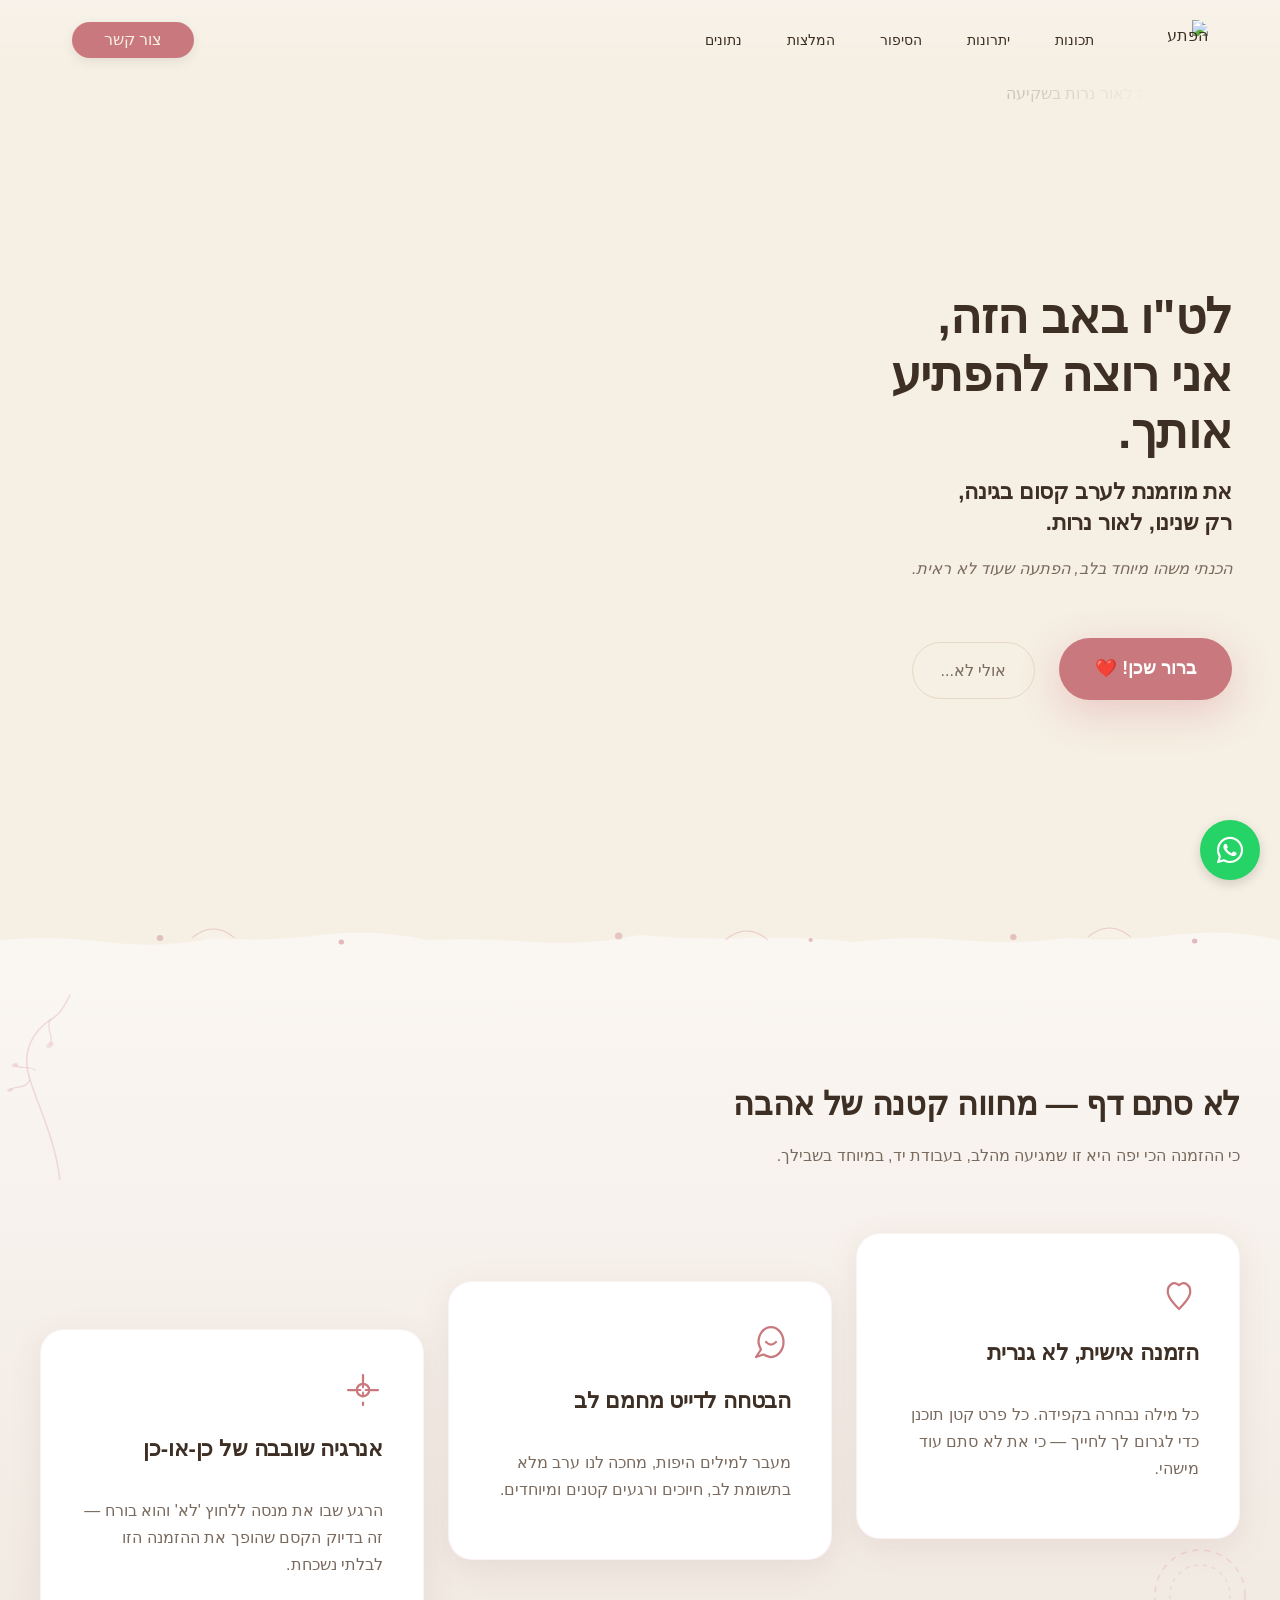
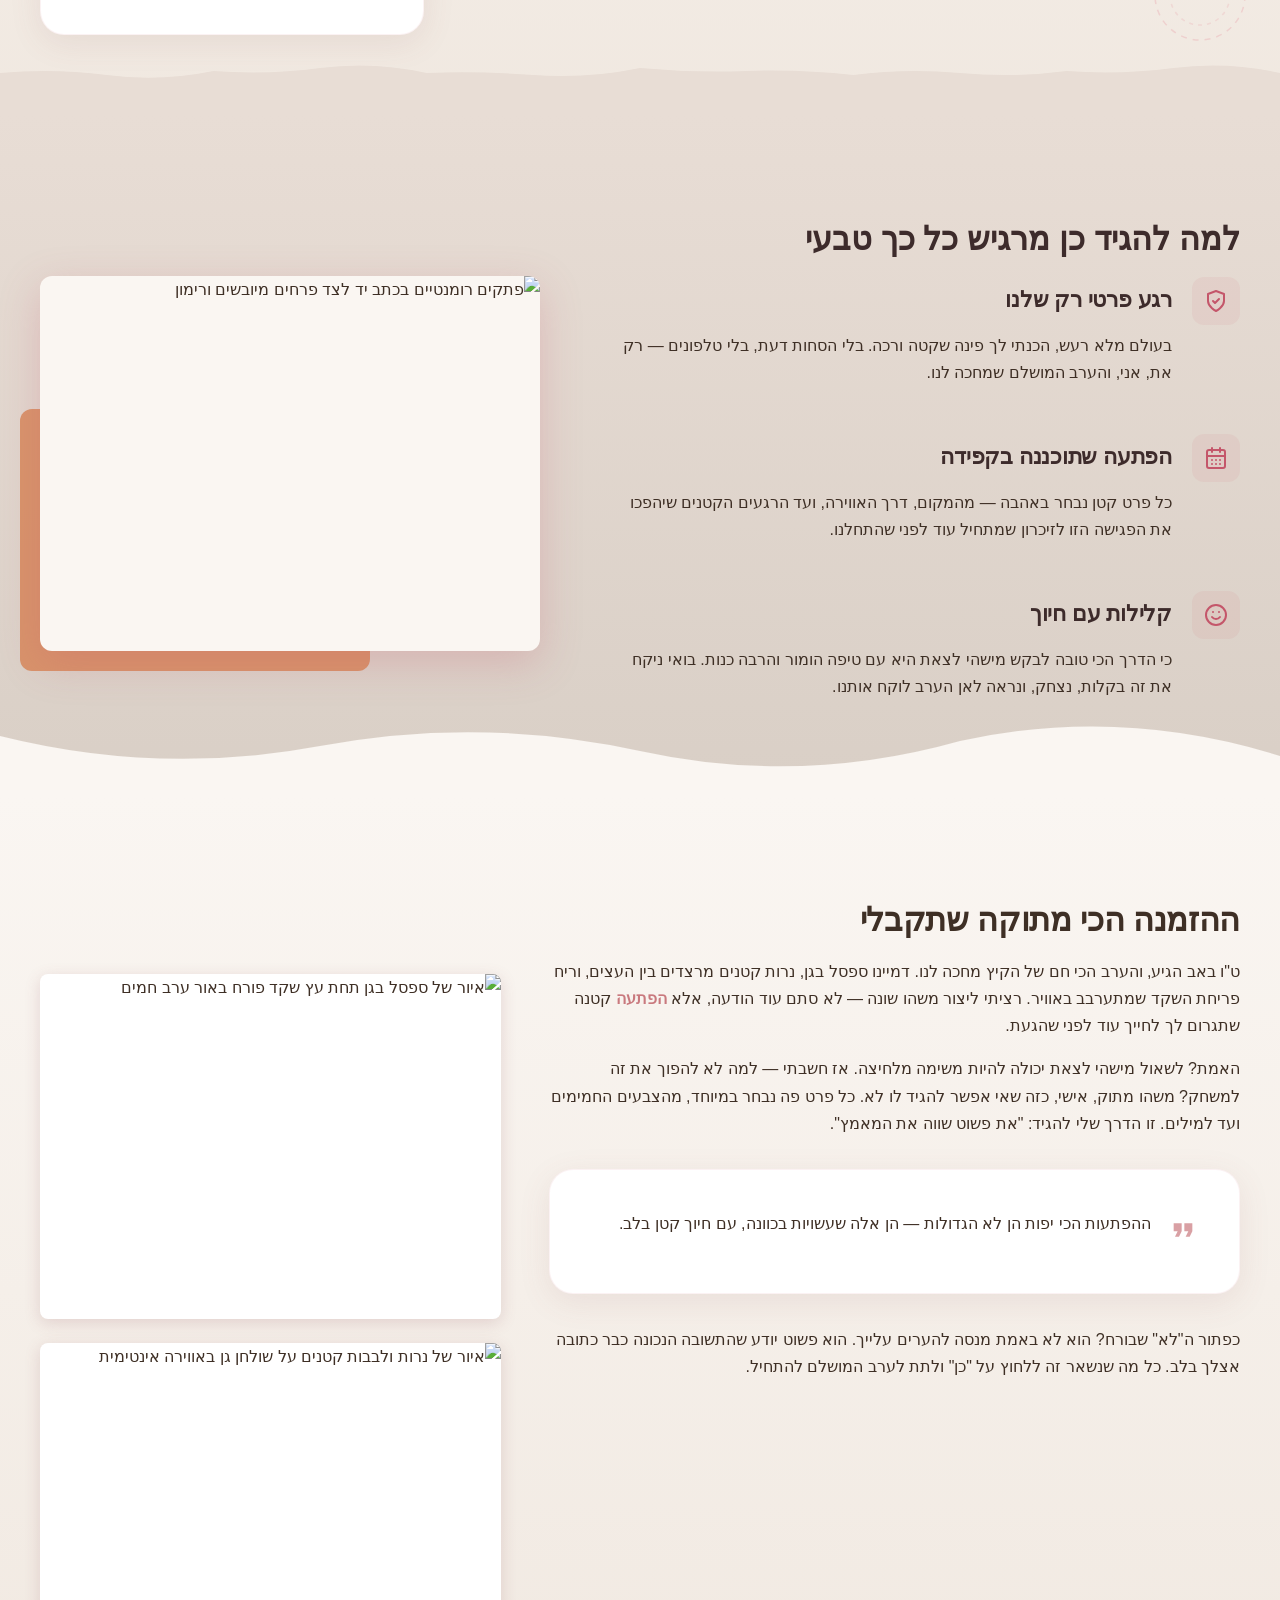
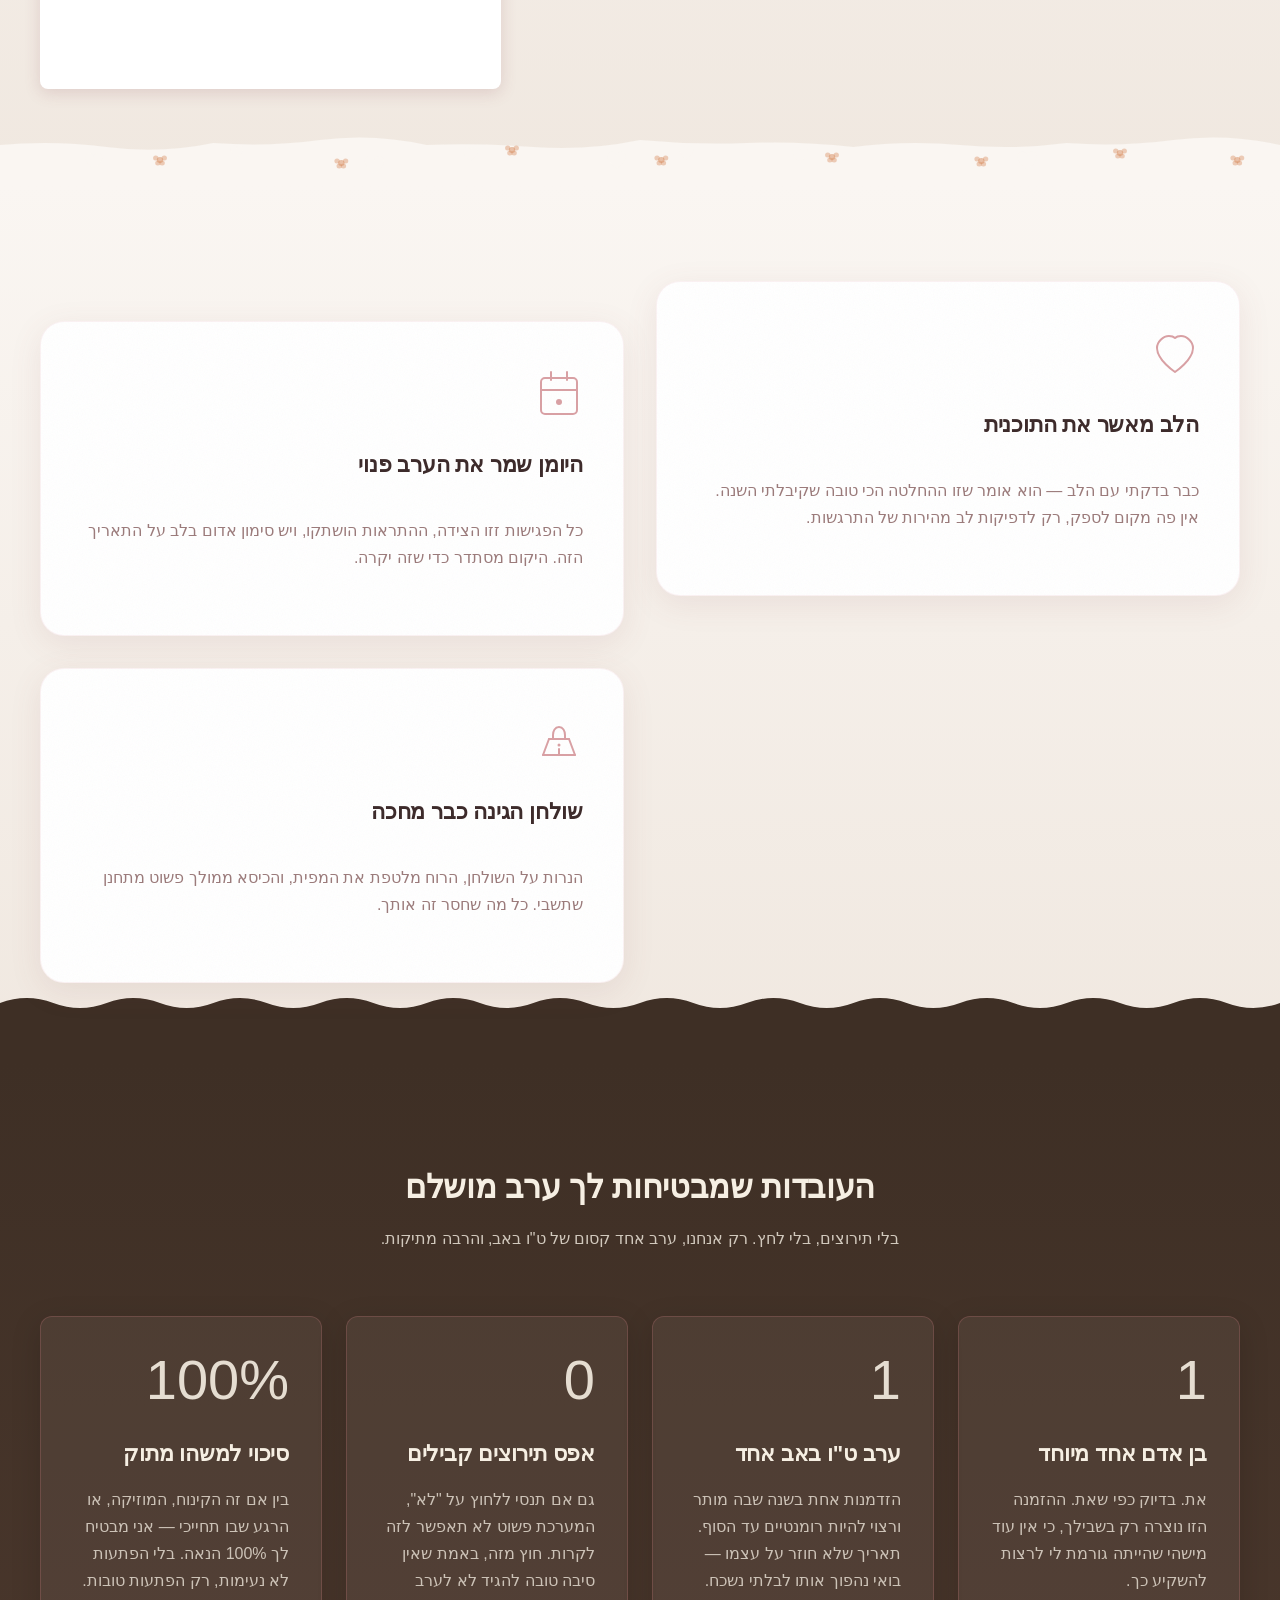
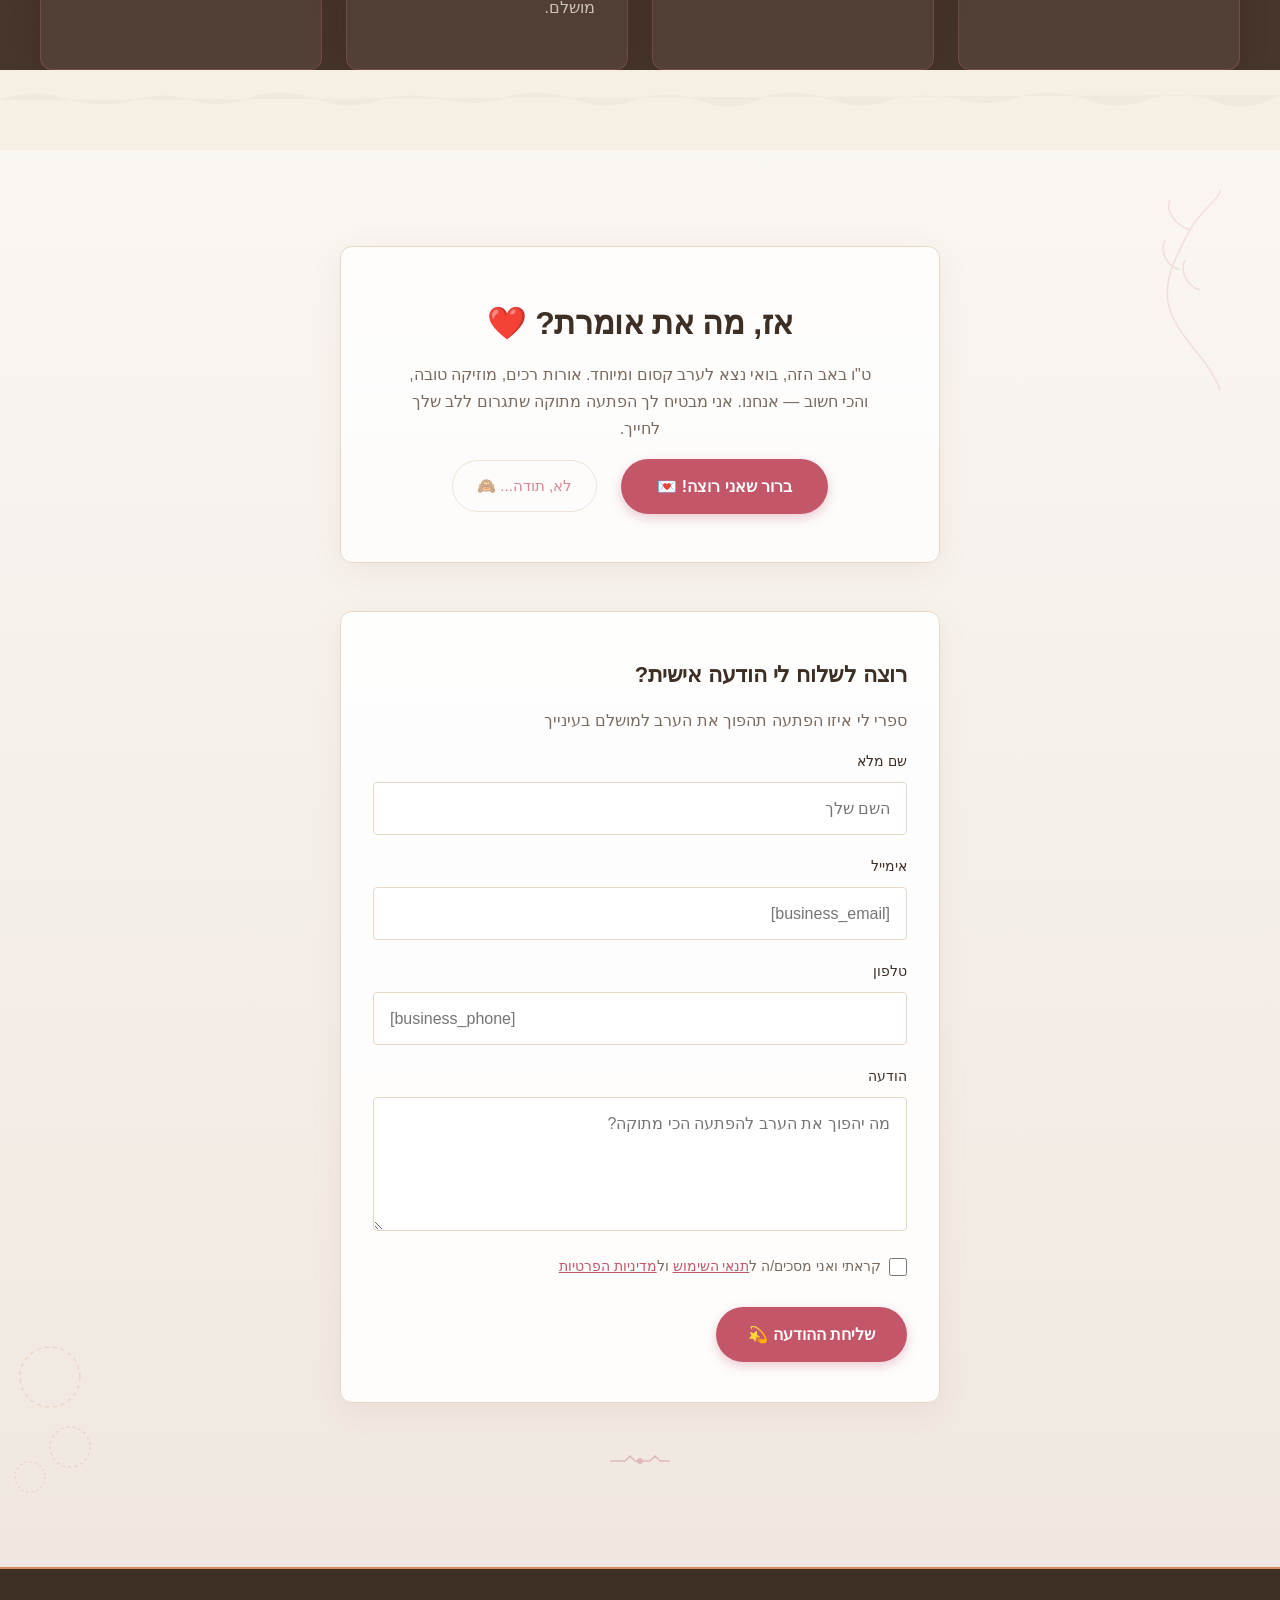
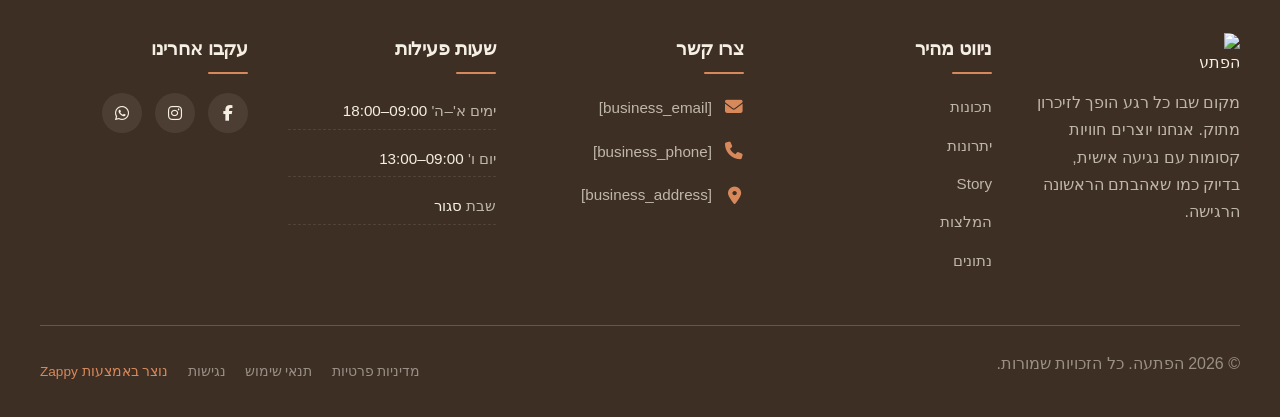
==== index.html @ 825b51dd "Initial website commit" ====
<!DOCTYPE html><html lang="he" dir="rtl"><head>
    <meta charset="UTF-8">
    <meta name="viewport" content="width=device-width, initial-scale=1.0">
    <meta name="robots" content="index, follow">
    <title>הזמנה רומנטית שאי אפשר לסרב לה — הפתעה</title>
    <meta name="description" content="הפתעה מתוקה ומשעשעת לט&quot;ו באב: כפתור ה'לא' בורח מהעכבר, וכשלוחצים 'כן' נפתח מסך חגיגי עם לבבות מרחפים. הדרך הכי כיפית להזמין מישהו מיוחד לדייט בלתי נשכח. לחצו עכשיו וגלו את הקסם!">
    <meta name="keywords" content="הפתעה, הפתעה רומנטית לזוג, רעיונות להפתעה לבן זוג, הזמנה לט" ו="" באב,="" הפתעה="" וירטואלית="" מקורית"="">
    
    <!-- Favicons -->
    <link rel="icon" type="image/x-icon" href="/assets/favicon.ico">
    <link rel="icon" type="image/png" sizes="16x16" href="/assets/favicon-16x16.png">
    <link rel="icon" type="image/png" sizes="32x32" href="/assets/favicon-32x32.png">
    <link rel="icon" type="image/png" sizes="48x48" href="/assets/favicon-48x48.png">
    <link rel="icon" type="image/png" sizes="192x192" href="/assets/favicon-192x192.png">
    <link rel="icon" type="image/png" sizes="512x512" href="/assets/favicon-512x512.png">
    <link rel="apple-touch-icon" href="/assets/apple-touch-icon.png">
    <!-- Zappy Analytics -->
<script>
(function() {
  'use strict';
  
  // Configuration
  var config = {
    websiteId: 'c643f042-326e-4a55-a2a8-f89b257a7879',
    apiUrl: 'https://api.zappy5.com/api/analytics/track',
    sessionDuration: 30 * 60 * 1000, // 30 minutes
    visitorDuration: 30 * 24 * 60 * 60 * 1000, // 30 days
    trackPageViews: true,
    trackClicks: true,
    trackFormSubmissions: true
  };
  
  // Generate or retrieve persistent visitor ID (30 days)
  function getVisitorId() {
    var visitorKey = 'zappy_visitor_' + config.websiteId;
    var visitor = null;
    
    try {
      visitor = localStorage.getItem(visitorKey);
      if (visitor) {
        var visitorData = JSON.parse(visitor);
        var now = Date.now();
        
        // Check if visitor ID is still valid (30 days)
        if (now - visitorData.created < config.visitorDuration) {
          // Update last seen timestamp
          visitorData.lastSeen = now;
          localStorage.setItem(visitorKey, JSON.stringify(visitorData));
          return visitorData.id;
        }
      }
    } catch (e) {
      console.warn('Zappy Analytics: LocalStorage not available');
    }
    
    // Generate new visitor ID
    var newVisitorId = 'zv_' + Date.now() + '_' + Math.random().toString(36).substr(2, 9);
    
    try {
      localStorage.setItem(visitorKey, JSON.stringify({
        id: newVisitorId,
        created: Date.now(),
        lastSeen: Date.now()
      }));
    } catch (e) {
      // Continue without local storage
    }
    
    return newVisitorId;
  }
  
  // Generate or retrieve session ID (30 minutes)
  function getSessionId() {
    var sessionKey = 'zappy_session_' + config.websiteId;
    var session = null;
    
    try {
      session = sessionStorage.getItem(sessionKey);
      if (session) {
        var sessionData = JSON.parse(session);
        var now = Date.now();
        
        // Check if session is still valid
        if (now - sessionData.timestamp < config.sessionDuration) {
          // Update timestamp
          sessionData.timestamp = now;
          sessionStorage.setItem(sessionKey, JSON.stringify(sessionData));
          return sessionData.id;
        }
      }
    } catch (e) {
      console.warn('Zappy Analytics: SessionStorage not available');
    }
    
    // Generate new session ID
    var newSessionId = 'zs_' + Date.now() + '_' + Math.random().toString(36).substr(2, 9);
    
    try {
      sessionStorage.setItem(sessionKey, JSON.stringify({
        id: newSessionId,
        timestamp: Date.now()
      }));
    } catch (e) {
      // Continue without session storage
    }
    
    return newSessionId;
  }
  
  var visitorId = getVisitorId();
  var sessionId = getSessionId();
  
  // Track an event
  function trackEvent(eventType, data) {
    data = data || {};
    
    var eventData = {
      website_id: config.websiteId,
      event_type: eventType,
      page_path: window.location.pathname,
      referrer: document.referrer || 'direct',
      visitor_id: visitorId,
      session_id: sessionId,
      metadata: data
    };
    
    // Use sendBeacon if available (better for page unload events)
    if (navigator.sendBeacon) {
      var blob = new Blob([JSON.stringify(eventData)], { type: 'application/json' });
      navigator.sendBeacon(config.apiUrl, blob);
    } else {
      // Fallback to fetch
      fetch(config.apiUrl, {
        method: 'POST',
        headers: {
          'Content-Type': 'application/json'
        },
        body: JSON.stringify(eventData),
        keepalive: true
      }).catch(function(error) {
        console.warn('Zappy Analytics: Failed to track event', error);
      });
    }
  }
  
  // Track page view
  if (config.trackPageViews) {
    trackEvent('pageview', {
      title: document.title,
      url: window.location.href
    });
  }
  
  // Track clicks on important elements
  if (config.trackClicks) {
    document.addEventListener('click', function(e) {
      var target = e.target;
      
      // Track button clicks (counted as actions)
      if (target.tagName === 'BUTTON' || target.closest('button')) {
        var button = target.tagName === 'BUTTON' ? target : target.closest('button');
        var clickMeta = {
          element: 'button',
          text: button.textContent.trim().substring(0, 100),
          id: button.id || null,
          class: button.className || null
        };
        
        trackEvent('click', clickMeta);
      }
      
      // Track link clicks (navigation - not counted as actions)
      else if (target.tagName === 'A' || target.closest('a')) {
        var link = target.tagName === 'A' ? target : target.closest('a');
        var navMeta = {
          element: 'link',
          text: link.textContent.trim().substring(0, 100),
          href: link.href,
          external: link.hostname !== window.location.hostname
        };
        
        trackEvent('navigation', navMeta);
      }
    }, true);
  }
  
  
  // Track form submissions
  if (config.trackFormSubmissions) {
    document.addEventListener('submit', function(e) {
      var form = e.target;
      
      trackEvent('form_submit', {
        form_id: form.id || null,
        form_name: form.name || null,
        form_action: form.action || null,
        form_method: form.method || 'GET'
      });
    }, true);
  }
  
  // Track time on page (send on page unload)
  var pageLoadTime = Date.now();
  
  window.addEventListener('beforeunload', function() {
    var timeOnPage = Math.floor((Date.now() - pageLoadTime) / 1000); // in seconds
    
    trackEvent('page_unload', {
      time_on_page: timeOnPage,
      page_path: window.location.pathname
    });
  });
  
  // Expose tracking function globally for custom events
  window.zappyAnalytics = {
    track: trackEvent,
    getVisitorId: function() { return visitorId; },
    getSessionId: function() { return sessionId; }
  };
  
})();
</script>
<!-- End Zappy Analytics -->
<!-- Zappy Marketing Events -->
<script>
(function() {
  'use strict';
  if (window.zappyFireMarketingEvent) return;

  var ECOM_MODE = "";
  var IS_CATALOG = false;
  var IS_FULL = false;

  var ECOM_ALIAS = {
    begin_checkout: 'checkout_started',
    purchase: 'checkout_complete',
    add_to_cart: 'add_to_cart',
    view_product: 'view_product'
  };

  function pagePath() {
    try {
      if (window.ZAPPY_CONFIG && window.ZAPPY_CONFIG.currentPagePath) {
        return window.ZAPPY_CONFIG.currentPagePath;
      }
    } catch (e) {}
    try { return window.location.pathname || '/'; } catch (e2) { return '/'; }
  }

  function normalizeItems(meta) {
    meta = meta || {};
    var raw = meta.items || meta.cartItems || meta.cart_items || meta.lineItems || [];
    if (!Array.isArray(raw)) raw = [];
    var out = [];
    for (var i = 0; i < raw.length; i++) {
      var item = raw[i];
      if (!item || typeof item !== 'object') continue;
      var id = String(item.item_id || item.productId || item.product_id || item.id || '').trim();
      var name = String(item.item_name || item.productName || item.product_name || item.name || '').trim();
      var price = parseFloat(item.price != null ? item.price : (item.unitPrice != null ? item.unitPrice : 0)) || 0;
      var quantity = Math.max(1, parseInt(item.quantity != null ? item.quantity : (item.qty != null ? item.qty : 1), 10) || 1);
      if (!id && !name) continue;
      out.push({ item_id: id || name, item_name: name || id, price: price, quantity: quantity });
    }
    return out;
  }

  function buildGa4Params(eventId, meta) {
    meta = meta || {};
    var items = normalizeItems(meta);
    var value = parseFloat(meta.value != null ? meta.value : (meta.total != null ? meta.total : 0)) || 0;
    var currency = String(meta.currency || 'USD').toUpperCase();

    if (eventId === 'checkout_complete') {
      return {
        transaction_id: String(meta.transaction_id || meta.orderId || meta.order_id || meta.orderNumber || '') || undefined,
        value: value,
        currency: currency,
        items: items
      };
    }
    if (eventId === 'checkout_started') {
      return { value: value, currency: currency, items: items };
    }
    if (eventId === 'add_to_cart') {
      var atcItems = items.length ? items : [{
        item_id: String(meta.productId || meta.product_id || ''),
        item_name: String(meta.productName || meta.product_name || ''),
        price: parseFloat(meta.value != null ? meta.value : (meta.price != null ? meta.price : 0)) || 0,
        quantity: parseInt(meta.quantity != null ? meta.quantity : 1, 10) || 1
      }].filter(function(x) { return x.item_id || x.item_name; });
      return {
        value: value || (atcItems[0] ? atcItems[0].price * atcItems[0].quantity : 0),
        currency: currency,
        items: atcItems
      };
    }
    if (eventId === 'view_product') {
      var vpItems = items.length ? items : [{
        item_id: String(meta.productId || meta.product_id || ''),
        item_name: String(meta.productName || meta.product_name || ''),
        price: parseFloat(meta.price != null ? meta.price : (meta.value != null ? meta.value : 0)) || 0,
        quantity: 1
      }].filter(function(x) { return x.item_id || x.item_name; });
      return {
        currency: currency,
        value: value || (vpItems[0] ? vpItems[0].price : 0),
        items: vpItems
      };
    }
    if (eventId === 'whatsapp_click' || eventId === 'phone_click') {
      return { method: eventId === 'whatsapp_click' ? 'whatsapp' : 'phone', page_path: meta.pagePath || pagePath() };
    }
    if (eventId === 'contact_form_submitted' || eventId === 'product_inquiry') {
      return { page_path: meta.pagePath || pagePath() };
    }
    return meta;
  }

  function buildMetaParams(eventId, meta) {
    meta = meta || {};
    var items = normalizeItems(meta);
    var value = parseFloat(meta.value != null ? meta.value : (meta.total != null ? meta.total : 0)) || 0;
    var currency = String(meta.currency || 'USD').toUpperCase();
    var contentIds = [];
    var numItems = 0;
    for (var i = 0; i < items.length; i++) {
      if (items[i].item_id) contentIds.push(items[i].item_id);
      numItems += items[i].quantity || 1;
    }

    if (eventId === 'checkout_complete') {
      return {
        value: value,
        currency: currency,
        content_ids: contentIds.length ? contentIds : undefined,
        content_type: 'product',
        num_items: numItems || undefined,
        order_id: String(meta.order_id || meta.orderId || meta.transaction_id || meta.orderNumber || '') || undefined
      };
    }
    if (eventId === 'checkout_started') {
      return {
        value: value,
        currency: currency,
        content_ids: contentIds.length ? contentIds : undefined,
        content_type: 'product',
        num_items: numItems || parseInt(meta.itemCount != null ? meta.itemCount : 0, 10) || undefined
      };
    }
    if (eventId === 'add_to_cart') {
      var id = String(meta.productId || meta.product_id || contentIds[0] || '');
      return {
        value: value || (items[0] ? items[0].price * items[0].quantity : 0),
        currency: currency,
        content_ids: id ? [id] : (contentIds.length ? contentIds : undefined),
        content_type: 'product',
        content_name: meta.productName || meta.product_name || (items[0] && items[0].item_name),
        num_items: parseInt(meta.quantity != null ? meta.quantity : (numItems || 1), 10) || 1
      };
    }
    if (eventId === 'view_product') {
      var vid = String(meta.productId || meta.product_id || contentIds[0] || '');
      return {
        value: value || parseFloat(meta.price != null ? meta.price : 0) || 0,
        currency: currency,
        content_ids: vid ? [vid] : (contentIds.length ? contentIds : undefined),
        content_type: 'product',
        content_name: meta.productName || meta.product_name || (items[0] && items[0].item_name)
      };
    }
    if (eventId === 'whatsapp_click' || eventId === 'phone_click') {
      return {
        content_name: eventId === 'whatsapp_click' ? 'WhatsApp' : 'Phone',
        content_category: 'contact'
      };
    }
    if (eventId === 'contact_form_submitted' || eventId === 'product_inquiry') {
      return {
        content_name: eventId === 'product_inquiry' ? 'Product inquiry' : 'Contact form',
        content_category: meta.productName || meta.product_name || undefined
      };
    }
    return meta;
  }

  var PLATFORM = {
    whatsapp_click: { ga4: 'contact', meta: 'Contact', gtm: 'whatsapp_click', ecom: false },
    phone_click: { ga4: 'contact', meta: 'Contact', gtm: 'phone_click', ecom: false },
    contact_form_submitted: { ga4: 'generate_lead', meta: 'Lead', gtm: 'contact_form_submitted', ecom: false },
    checkout_started: { ga4: 'begin_checkout', meta: 'InitiateCheckout', gtm: 'begin_checkout', ecom: true },
    checkout_complete: { ga4: 'purchase', meta: 'Purchase', gtm: 'purchase', ecom: true },
    product_inquiry: { ga4: 'generate_lead', meta: 'Lead', gtm: 'product_inquiry', ecom: false },
    add_to_cart: { ga4: 'add_to_cart', meta: 'AddToCart', gtm: 'add_to_cart', ecom: true },
    view_product: { ga4: 'view_item', meta: 'ViewContent', gtm: 'view_item', ecom: true }
  };

  function purchaseDedupKey(orderId) {
    return 'zappy_purchase_fired_' + String(orderId || '');
  }

  function alreadyFiredPurchase(orderId) {
    if (!orderId) return false;
    try {
      return sessionStorage.getItem(purchaseDedupKey(orderId)) === '1';
    } catch (e) {
      return false;
    }
  }

  function markPurchaseFired(orderId) {
    if (!orderId) return;
    try { sessionStorage.setItem(purchaseDedupKey(orderId), '1'); } catch (e) {}
  }

  /**
   * Fire a marketing event to first-party analytics + GA4/GTM/Meta when present.
   * @param {string} eventName marketing ID or ecommerce alias
   * @param {object} [metadata]
   * @param {{ skipFirstParty?: boolean }} [opts]
   */
  window.zappyFireMarketingEvent = function(eventName, metadata, opts) {
    try {
      opts = opts || {};
      metadata = metadata || {};
      var eventId = ECOM_ALIAS[eventName] || eventName;
      var plat = PLATFORM[eventId];
      if (!plat) return;

      if (!metadata.pagePath && !metadata.page_path) {
        metadata.pagePath = pagePath();
      }

      if (eventId === 'checkout_complete') {
        var oid = String(metadata.orderId || metadata.order_id || metadata.transaction_id || '');
        if (oid && alreadyFiredPurchase(oid)) return;
        if (oid) markPurchaseFired(oid);
      }

      // First-party (skip when already tracked via zappyTrackEcomAnalytics path
      // that opts out, or when caller already recorded under a different name)
      if (!opts.skipFirstParty) {
        try {
          if (window.zappyAnalytics && typeof window.zappyAnalytics.track === 'function') {
            window.zappyAnalytics.track(eventId, metadata);
          }
        } catch (e1) {}
      }

      // GTM / dataLayer — platform-standard ecommerce event names
      try {
        window.dataLayer = window.dataLayer || [];
        if (plat.ecom) {
          var ga4ForGtm = buildGa4Params(eventId, metadata);
          var ecommerce = {};
          if (ga4ForGtm.transaction_id) ecommerce.transaction_id = ga4ForGtm.transaction_id;
          if (ga4ForGtm.value != null) ecommerce.value = ga4ForGtm.value;
          if (ga4ForGtm.currency) ecommerce.currency = ga4ForGtm.currency;
          if (ga4ForGtm.items) ecommerce.items = ga4ForGtm.items;
          window.dataLayer.push({ event: plat.gtm, ecommerce: ecommerce });
          // Secondary Zappy-specific trigger for merchants who want it
          if (eventId === 'checkout_complete' || eventId === 'checkout_started') {
            window.dataLayer.push({ event: eventId, ecommerce: ecommerce });
          }
        } else {
          var dl = { event: plat.gtm };
          for (var k in metadata) {
            if (Object.prototype.hasOwnProperty.call(metadata, k)) dl[k] = metadata[k];
          }
          window.dataLayer.push(dl);
        }
      } catch (e2) {}

      // GA4 gtag
      try {
        if (typeof window.gtag === 'function') {
          window.gtag('event', plat.ga4, buildGa4Params(eventId, metadata));
        }
      } catch (e3) {}

      // Meta Pixel (only when fbq is loaded — consent-gated lazy loader)
      try {
        if (typeof window.fbq === 'function') {
          window.fbq('track', plat.meta, buildMetaParams(eventId, metadata));
        }
      } catch (e4) {}
    } catch (err) {}
  };

  // ---- Click listeners (capture) ----
  var recent = Object.create(null);
  function dedupe(key) {
    var now = Date.now();
    if (recent[key] && now - recent[key] < 800) return true;
    recent[key] = now;
    return false;
  }

  function closest(el, selector) {
    if (!el) return null;
    if (el.closest) return el.closest(selector);
    return null;
  }

  function findAnchor(el) {
    var node = el;
    while (node && node !== document) {
      if (node.tagName === 'A') return node;
      node = node.parentElement;
    }
    return null;
  }

  function isWhatsAppHref(href) {
    if (!href) return false;
    var h = String(href).toLowerCase();
    return h.indexOf('wa.me/') !== -1 ||
      h.indexOf('api.whatsapp.com') !== -1 ||
      h.indexOf('whatsapp.com/send') !== -1 ||
      h.indexOf('whatsapp:') === 0;
  }

  document.addEventListener('click', function(e) {
    try {
      var target = e.target;
      if (!target) return;

      // WhatsApp
      var waFloat = closest(target, '.whatsapp-float, a.whatsapp-float, [data-zappy-whatsapp]');
      var anchor = findAnchor(target);
      var href = (anchor && anchor.href) || '';
      if (waFloat || (anchor && isWhatsAppHref(href))) {
        if (!dedupe('wa:' + href)) {
          var waSource = waFloat ? 'float' : 'link';
          window.zappyFireMarketingEvent('whatsapp_click', {
            source: waSource,
            href: href || null,
            pagePath: pagePath()
          });
        }
        return;
      }

      // Phone
      var phoneBtn = closest(target, '.phone-header-btn, .nav-phone-btn, .call-btn, [data-zappy-phone]');
      var telHref = '';
      if (anchor && anchor.href && String(anchor.href).toLowerCase().indexOf('tel:') === 0) {
        telHref = anchor.href;
      } else if (phoneBtn && phoneBtn.href && String(phoneBtn.href).toLowerCase().indexOf('tel:') === 0) {
        telHref = phoneBtn.href;
      }
      if (phoneBtn || telHref) {
        var phone = '';
        if (telHref) {
          phone = String(telHref).replace(/^tel:/i, '').trim();
        }
        if (!dedupe('tel:' + (phone || (phoneBtn && phoneBtn.id) || 'btn'))) {
          window.zappyFireMarketingEvent('phone_click', {
            source: phoneBtn ? 'button' : 'link',
            phone: phone || null,
            href: telHref || null,
            pagePath: pagePath()
          });
        }
        return;
      }

      // Catalog / product inquiry
      if (IS_CATALOG || IS_FULL) {
        var inq = closest(target, '.card-inquiry-btn, #zappy-pdp-inquiry-btn, a.inquiry-btn');
        if (inq) {
          if (!dedupe('inq:' + (inq.id || inq.className))) {
            var product = window.currentProduct || null;
            var productId = (inq.getAttribute && inq.getAttribute('data-product-id')) ||
              (product && product.id) || null;
            var productName = (inq.getAttribute && inq.getAttribute('data-product-name')) ||
              (product && product.name) || null;
            var channel = 'contact_page';
            var inqHref = (inq.tagName === 'A' && inq.href) ? inq.href : '';
            if (inqHref && String(inqHref).toLowerCase().indexOf('mailto:') === 0) channel = 'mailto';
            window.zappyFireMarketingEvent('product_inquiry', {
              source: inq.id === 'zappy-pdp-inquiry-btn' ? 'pdp' : 'card',
              productId: productId,
              productName: productName,
              channel: channel,
              pagePath: pagePath()
            });
          }
        }
      }
    } catch (err) {}
  }, true);
})();
</script>
    <meta property="og:title" content="הזמנה רומנטית שאי אפשר לסרב לה — הפתעה">
    <meta property="og:description" content="הפתעה מתוקה ומשעשעת לט&quot;ו באב: כפתור ה'לא' בורח מהעכבר, וכשלוחצים 'כן' נפתח מסך חגיגי עם לבבות מרחפים. הדרך הכי כיפית להזמין מישהו מיוחד לדייט בלתי נשכח. לחצו עכשיו וגלו את הקסם!">
    <meta name="twitter:card" content="summary_large_image">
    <meta name="twitter:title" content="הזמנה רומנטית שאי אפשר לסרב לה — הפתעה">
    <meta name="twitter:description" content="הפתעה מתוקה ומשעשעת לט&quot;ו באב: כפתור ה'לא' בורח מהעכבר, וכשלוחצים 'כן' נפתח מסך חגיגי עם לבבות מרחפים. הדרך הכי כיפית להזמין מישהו מיוחד לדייט בלתי נשכח. לחצו עכשיו וגלו את הקסם!">
    <meta property="og:type" content="website">
  <meta property="og:locale" content="he_IL">
  
  
  
  
  
  <style>
    .skip-link { position: absolute; top: 0; left: 0; transform: translateY(-200%); padding: 12px 18px; background: var(--bg-dark, #1a1a1a); color: var(--text-light, #fff); font-weight: 600; border-radius: 0 0 8px 0; z-index: 10000; }
    .skip-link:focus { transform: none; outline: 2px solid var(--ring, #fff); outline-offset: 2px; }
    :focus-visible { outline: 2px solid var(--ring, currentColor); outline-offset: 3px; }
  </style>


  
    <!-- Favicons -->
    <link rel="icon" type="image/x-icon" href="/assets/favicon.ico">
    <link rel="icon" type="image/png" sizes="16x16" href="/assets/favicon-16x16.png">
    <link rel="icon" type="image/png" sizes="32x32" href="/assets/favicon-32x32.png">
    <link rel="icon" type="image/png" sizes="48x48" href="/assets/favicon-48x48.png">
    <link rel="icon" type="image/png" sizes="192x192" href="/assets/favicon-192x192.png">
    <link rel="icon" type="image/png" sizes="512x512" href="/assets/favicon-512x512.png">
    <link rel="apple-touch-icon" href="/assets/apple-touch-icon.png">
    <!-- Cookie Consent -->
    <link rel="stylesheet" href="https://cdn.jsdelivr.net/npm/vanilla-cookieconsent@3/dist/cookieconsent.css">
    <!-- Mickidum Accessibility Toolbar lazy-loaded by runtime -->
    <style id="zappy-critical-above-fold-css">
html{box-sizing:border-box;-webkit-text-size-adjust:100%}*,*::before,*::after{box-sizing:inherit}body{margin:0;min-width:320px;overflow-x:clip}img,svg,video{max-width:100%;height:auto}main{display:block}.container{width:min(100% - 32px,1200px);margin-inline:auto}.navbar,nav.navbar,header .navbar,header[role="banner"]{position:relative;z-index:1000;width:100%}.nav-container,.navbar .container{display:flex;align-items:center;justify-content:space-between;min-height:64px}.logo,.logo-link img{display:block;width:35px;height:35px;object-fit:contain}.nav-menu,#navMenu{list-style:none;margin:0;padding:0}.navbar a,.nav-menu a,#navMenu a,.navbar .nav-links a{color:inherit;text-decoration:none}.navbar .sub-menu,.nav-menu .sub-menu,#navMenu .sub-menu{display:none}.fa,.fas,.far,.fab,.fa-solid,.fa-regular,.fa-brands{display:inline-block;min-width:1em;text-align:center}html:not(#zappy-noop)[data-zappy-site-type="ecommerce"] .phone-header-btn,html:not(#zappy-noop) .navbar:has(.nav-ecommerce-icons)>.phone-header-btn{display:none!important;visibility:hidden!important;width:0!important;height:0!important;pointer-events:none!important}.zappy-preview-empty-store-cta{display:none!important;visibility:hidden!important;height:0!important;max-height:0!important;overflow:hidden!important;margin:0!important;padding:0!important;border:0!important;box-shadow:none!important}.zappy-catalog-menu{background:var(--surface-color,var(--surface,linear-gradient(135deg,#f8f9fa 0%,#fff 100%)));border-bottom:1px solid var(--border-color,#e5e7eb);padding:0;position:sticky;top:0;z-index:90}.zappy-catalog-menu[dir=rtl],.zappy-catalog-menu.rtl{direction:rtl}.zappy-catalog-menu[dir=ltr],.zappy-catalog-menu.ltr{direction:ltr}.catalog-menu-container{max-width:1440px;margin:0 auto;display:flex;align-items:center;gap:8px;padding:10px 24px;overflow:visible}.catalog-menu-categories,.catalog-menu-list{display:flex;align-items:center;gap:4px;flex-wrap:wrap;margin:0;padding:0;list-style:none}.catalog-menu-item{display:inline-flex;align-items:center;padding:8px 16px;font-size:14px;font-weight:500;color:var(--text-color,var(--text,#374151));text-decoration:none;border-radius:20px;white-space:nowrap}.catalog-menu-all{background:var(--primary-color,var(--primary,#111));color:var(--text-light,#fff)!important}.catalog-menu-parent{position:relative;display:inline-flex;align-items:center}.catalog-menu-trigger{display:inline-flex;align-items:center;gap:6px}.catalog-menu-chevron{flex-shrink:0}.catalog-menu-parent>.sub-menu{display:none!important;visibility:hidden!important;opacity:0!important;pointer-events:none!important}.hero-section,.index-hero-section,section[class*="hero"]{position:relative;overflow:hidden}.hero-section,.index-hero-section{min-height:560px}section[data-hero-type*="fullscreen"]{min-height:100vh}.hero-bg-wrapper,.hero-bg-image,section[class*="hero"] [class*="hero-bg"]{position:absolute;inset:0;width:100%;height:100%}.hero-bg-wrapper img,.hero-bg-image img,section[class*="hero"] [data-hero-bg],section[class*="hero"] img[data-hero-background="true"]{width:100%!important;height:100%!important;object-fit:cover!important;display:block}.hero-content,section[class*="hero"] .container{position:relative;z-index:2}@media(max-width:768px){:root{--header-height:72px;--total-header-height:72px;--zappy-mobile-menu-top:72px}html[data-zappy-site-type="ecommerce"] body{padding-top:var(--total-header-height,72px)}html[data-zappy-site-type="ecommerce"] body>nav.navbar,html[data-zappy-site-type="ecommerce"] body>.navbar:not(.zappy-catalog-menu){position:fixed!important;top:0;left:0;right:0;z-index:100000;width:100%;margin-bottom:0}.zappy-catalog-menu{position:fixed;top:var(--header-height,72px);left:0;right:0;z-index:99999}.nav-container,.navbar .container{min-height:60px}.nav-menu,#navMenu{max-width:100vw;overflow-x:hidden}.hero-section,.index-hero-section,section[class*="hero"],section[data-hero-type*="fullscreen"]{min-height:100svh}.hero-bg-wrapper,.hero-bg-image,.hero-scrim{min-height:100svh}}


/* ZAPPY_ANNOUNCEMENT_HEADER_OFFSET_CSS_V3 */
:root {
  --zappy-header-stack-height: calc(var(--zappy-announcement-height, 40px) + var(--header-height, 72px));
}
body:has(.zappy-announcement-bar) nav.navbar:not(.zappy-catalog-menu),
body:has(.zappy-announcement-bar) header.navbar,
body:has(.zappy-announcement-bar) .navbar:not(.zappy-catalog-menu):not(.mobile-search-panel) {
  top: var(--zappy-announcement-height, 40px) !important;
}
/* First-paint: pull fullscreen heroes behind the fixed announcement+nav so a
   transparent --nav-bg does not flash the cream body strip (live FOUC that
   preview never showed because preview injects the same underlap eagerly). */
body:has(.zappy-announcement-bar) section[data-hero-type^="fullscreen"],
body:has(.zappy-announcement-bar) .index-hero-section,
body:has(.zappy-announcement-bar) main > section[class*="hero"]:first-of-type {
  margin-top: calc(-1 * var(--zappy-header-stack-height)) !important;
  padding-top: calc(var(--zappy-header-stack-height)) !important;
}



/* ZAPPY_CONTENT_ALIGNMENT_FIRST_PAINT_CSS_V1 */
[data-zappy-content-align] {
  display: flex !important;
  flex-direction: column !important;
}
[data-zappy-content-align^="top-"] { justify-content: flex-start !important; }
[data-zappy-content-align^="upper-"],
[data-zappy-content-align^="center-"],
[data-zappy-content-align^="lower-"] { justify-content: center !important; }
[data-zappy-content-align^="bottom-"] { justify-content: flex-end !important; }
[data-zappy-content-align$="-left"],
[data-zappy-content-align$="-mid-left"] {
  align-items: flex-start !important;
  text-align: start !important;
}
[data-zappy-content-align$="-center"] {
  align-items: center !important;
  text-align: center !important;
}
[data-zappy-content-align$="-right"],
[data-zappy-content-align$="-mid-right"] {
  align-items: flex-end !important;
  text-align: end !important;
}
[data-zappy-content-align] [data-zappy-align-target] {
  margin-left: auto;
  margin-right: auto;
}
[data-zappy-content-align$="-center"] [data-zappy-align-target],
[data-zappy-content-align$="-center"] [data-zappy-align-target] > * {
  text-align: center !important;
}

</style>
    <link rel="stylesheet" href="/styles.css">
    <script>window.ZAPPY_WEBSITE_ID = "c643f042-326e-4a55-a2a8-f89b257a7879"; window.ZAPPY_API_BASE = "https://api.zappy5.com";</script>
    <link rel="preload" as="image" href="/assets/site-image-index-hero-image-1.webp" fetchpriority="high">

    <style id="zappy-dropdown-submenu-styles">
      /* ========== DESKTOP DROPDOWN SUBMENU STYLES ========== */
      /* Base styles for dropdown submenus - parent must be positioned */
      .nav-menu li:has(.sub-menu), nav li:has(.sub-menu), .navbar li:has(.sub-menu), #navMenu li:has(.sub-menu) { position: relative; }
      /* Submenu base - hidden by default */
      .nav-menu .sub-menu, nav .sub-menu, .navbar .sub-menu, #navMenu .sub-menu { display: block !important; position: absolute !important; top: 100%; left: 0; min-width: 220px; border-radius: 8px; box-shadow: 0 8px 25px rgba(0,0,0,0.15); padding: 8px 0; opacity: 0; visibility: hidden; transform: translateY(10px); transition: all 0.3s ease; z-index: 1000; list-style: none; pointer-events: none; }
      /* CRITICAL: Desktop hover styles to show dropdown */
      .nav-menu li:hover > .sub-menu, nav li:hover > .sub-menu, .navbar li:hover > .sub-menu, #navMenu li:hover > .sub-menu { opacity: 1 !important; visibility: visible !important; transform: translateY(0) !important; pointer-events: auto !important; }
      /* Submenu item styling */
      .sub-menu li { list-style: none; margin: 0; padding: 0; }
      .sub-menu a { display: block !important; padding: 10px 16px !important; color: var(--text-dark, #333) !important; font-weight: 500; text-decoration: none; white-space: nowrap; transition: background-color 0.2s; }
      .sub-menu .zappy-nav-child > a { padding-left: 28px !important; font-size: 0.9em !important; opacity: 0.85 !important; }
      [dir="rtl"] .sub-menu .zappy-nav-child > a, html[lang="he"] .sub-menu .zappy-nav-child > a, html[lang="ar"] .sub-menu .zappy-nav-child > a { padding-left: 10px !important; padding-right: 28px !important; }
      .sub-menu .zappy-nav-parent > a { font-weight: 600 !important; }
      .sub-menu a:hover { background-color: #f5f5f5; }
      /* RTL (Hebrew/Arabic) dropdown positioning */
      [dir="rtl"] .nav-menu .sub-menu, [dir="rtl"] nav .sub-menu, [dir="rtl"] .navbar .sub-menu, html[lang="he"] .nav-menu .sub-menu, html[lang="he"] nav .sub-menu, html[lang="he"] .navbar .sub-menu, html[lang="ar"] .nav-menu .sub-menu, html[lang="ar"] nav .sub-menu, html[lang="ar"] .navbar .sub-menu { left: auto !important; right: 0 !important; }
      /* Hide empty dropdown menus (exclude catalog sub-menus that use <a> children instead of <li>) */
      .sub-menu:empty, .sub-menu:not(:has(li:not(.zappy-hidden-menu-item))):not(:has(> a)), .sub-menu:not(:has(li)):not(:has(> a)) { display: none !important; opacity: 0 !important; visibility: hidden !important; pointer-events: none !important; }
      /* Desktop: show submenu on Menu Group hover */
      li:has(.menu-group-title):hover > .sub-menu { opacity: 1 !important; visibility: visible !important; transform: translateY(0) !important; pointer-events: auto !important; }
      /* Menu Group title styling */
      .nav-menu > li > .menu-group-title, #navMenu > li > .menu-group-title { display: inline-block; padding: 0.5rem 1rem; cursor: default; user-select: none; }
      
      /* ========== MOBILE SUBMENU STYLES ========== */
      @media (max-width: 768px) {
        .nav-menu .sub-menu, nav .sub-menu, .navbar .sub-menu, #navMenu .sub-menu { position: static !important; transform: none !important; box-shadow: none !important; background: transparent !important; max-height: 0; overflow: hidden; opacity: 0; visibility: hidden; transition: max-height 0.3s ease, opacity 0.3s ease; padding: 0 !important; border-radius: 0 !important; }
        .navbar .sub-menu.mobile-expanded, .nav-menu .sub-menu.mobile-expanded, #navMenu .sub-menu.mobile-expanded { max-height: none !important; overflow-y: visible !important; opacity: 1 !important; visibility: visible !important; padding: 8px 0 8px 16px !important; }
        [dir="rtl"] .sub-menu.mobile-expanded, html[lang="he"] .sub-menu.mobile-expanded { padding: 8px 16px 8px 0 !important; }
        /* Disable hover behavior on mobile */
        .nav-menu li:hover > .sub-menu, nav li:hover > .sub-menu, .navbar li:hover > .sub-menu, #navMenu li:hover > .sub-menu { opacity: 0; visibility: hidden; pointer-events: none; }
        .nav-menu li > .sub-menu.mobile-expanded, nav li > .sub-menu.mobile-expanded, .navbar li > .sub-menu.mobile-expanded, #navMenu li > .sub-menu.mobile-expanded { opacity: 1 !important; visibility: visible !important; pointer-events: auto !important; }
        .nav-menu li:has(.sub-menu), nav li:has(.sub-menu), .navbar li:has(.sub-menu), #navMenu li:has(.sub-menu) { display: flex !important; flex-wrap: wrap !important; align-items: center !important; position: relative !important; min-height: 44px !important; }
        .nav-menu li:has(.sub-menu) > a, nav li:has(.sub-menu) > a, .navbar li:has(.sub-menu) > a, #navMenu li:has(.sub-menu) > a { flex: 1 !important; min-width: 0 !important; }
        .nav-menu li:has(.sub-menu) > .menu-group-title, nav li:has(.sub-menu) > .menu-group-title, .navbar li:has(.sub-menu) > .menu-group-title, #navMenu li:has(.sub-menu) > .menu-group-title { flex: 1 !important; min-width: 0 !important; display: flex !important; align-items: center !important; padding: 12px 16px !important; min-height: 44px !important; line-height: 1.4 !important; font-weight: 600 !important; box-sizing: border-box !important; }
        .nav-menu li:has(.sub-menu) > .sub-menu, nav li:has(.sub-menu) > .sub-menu, .navbar li:has(.sub-menu) > .sub-menu, #navMenu li:has(.sub-menu) > .sub-menu { flex-basis: 100% !important; width: 100% !important; }
        .nav-menu li:has(.sub-menu) > a [class*="chevron"], .nav-menu li:has(.sub-menu) > a [class*="arrow"], .nav-menu li:has(.sub-menu) > a .fa-chevron-down, .nav-menu li:has(.sub-menu) > a .fa-angle-down, nav li:has(.sub-menu) > a [class*="chevron"], nav li:has(.sub-menu) > a [class*="arrow"], #navMenu li:has(.sub-menu) > a [class*="chevron"], #navMenu li:has(.sub-menu) > a [class*="arrow"] { display: none !important; visibility: hidden !important; }
        .mobile-submenu-toggle { display: flex !important; align-items: center !important; justify-content: center !important; width: 44px !important; height: auto !important; background: transparent !important; border: none !important; cursor: pointer !important; color: var(--text-dark) !important; position: static !important; flex-shrink: 0 !important; align-self: stretch !important; z-index: 2 !important; padding: 0 !important; margin: 0 !important; }
        .mobile-submenu-toggle::after { content: '' !important; width: 0 !important; height: 0 !important; border-left: 6px solid transparent !important; border-right: 6px solid transparent !important; border-top: 7px solid currentColor !important; transition: transform 0.3s ease !important; }
        .mobile-submenu-toggle.expanded::after { transform: rotate(180deg) !important; }
        .sub-menu a { padding: 10px 0 !important; display: block !important; color: var(--text-dark) !important; white-space: normal !important; }
        .sub-menu .zappy-nav-child > a { padding-left: 28px !important; font-size: 0.9em !important; opacity: 0.85 !important; }
        [dir="rtl"] .sub-menu .zappy-nav-child > a, html[lang="he"] .sub-menu .zappy-nav-child > a, html[lang="ar"] .sub-menu .zappy-nav-child > a { padding-left: 0 !important; padding-right: 28px !important; }
        .sub-menu .zappy-nav-parent > a { font-weight: 600 !important; }
        .nav-menu.active, #navMenu.active { max-width: 100vw !important; overflow-x: hidden !important; box-sizing: border-box !important; }
        .navbar .sub-menu li a, nav.navbar .sub-menu li a, .zappy-products-dropdown .sub-menu a { color: var(--text-dark) !important; }
      }
      @media (min-width: 769px) { .mobile-submenu-toggle { display: none !important; } }
    </style>

    <style id="zappy-widget-visibility">
      html[dir="rtl"] .whatsapp-float { right: 20px !important; left: auto !important; }
      html[dir="ltr"] .whatsapp-float, html:not([dir]) .whatsapp-float { left: 20px !important; right: auto !important; }
      html[dir="rtl"] #mic-access-tool-general-button, html[dir="rtl"] .mic-access-tool-general-button,
      html[dir="rtl"] #mic-init-access-tool .mic-access-tool-general-button,
      html[dir="rtl"] #mic-init-access-tool #mic-access-tool-general-button,
      html[dir="rtl"] ._access-icon { left: 20px !important; right: auto !important; }
      html[dir="ltr"] #mic-access-tool-general-button, html[dir="ltr"] .mic-access-tool-general-button,
      html[dir="ltr"] #mic-init-access-tool .mic-access-tool-general-button,
      html[dir="ltr"] #mic-init-access-tool #mic-access-tool-general-button,
      html[dir="ltr"] ._access-icon,
      html:not([dir]) #mic-access-tool-general-button, html:not([dir]) .mic-access-tool-general-button,
      html:not([dir]) #mic-init-access-tool .mic-access-tool-general-button,
      html:not([dir]) #mic-init-access-tool #mic-access-tool-general-button,
      html:not([dir]) ._access-icon { right: 20px !important; left: auto !important; }
      @media (max-width: 768px) { .whatsapp-float { display: flex !important; } }
      @media (min-width: 769px) { .whatsapp-float { display: flex !important; } }
      @media (max-width: 768px) {
        #mic-access-tool-general-button, .mic-access-tool-general-button,
        #mic-init-access-tool .mic-access-tool-general-button, #mic-init-access-tool #mic-access-tool-general-button,
        ._access-icon { display: flex !important; visibility: visible !important; opacity: 1 !important; pointer-events: auto !important; }
        #mic-access-tool-box.opened-mic-access-tool, .mic-access-tool-box.opened-mic-access-tool,
        #mic-init-access-tool #mic-access-tool-box.opened-mic-access-tool {
          visibility: visible !important; opacity: 1 !important; pointer-events: auto !important;
        }
      }
      @media (min-width: 769px) {
        #mic-access-tool-general-button, .mic-access-tool-general-button,
        #mic-init-access-tool .mic-access-tool-general-button, #mic-init-access-tool #mic-access-tool-general-button,
        ._access-icon { display: flex !important; visibility: visible !important; opacity: 1 !important; pointer-events: auto !important; }
        #mic-access-tool-box.opened-mic-access-tool, .mic-access-tool-box.opened-mic-access-tool,
        #mic-init-access-tool #mic-access-tool-box.opened-mic-access-tool {
          visibility: visible !important; opacity: 1 !important; pointer-events: auto !important;
        }
      }
    </style>
</head>
<body>
<a class="skip-link" href="#main">דלג לתוכן הראשי</a>
  <nav class="navbar" dir="rtl">
  <!-- Mobile buttons: MUST be direct children of .navbar (outside nav-container) -->
  <button class="mobile-toggle" id="mobileToggle" aria-label="Menu">
    <svg style="display:block !important" class="hamburger-icon" width="24" height="24" viewBox="0 0 24 24" fill="none">
      <path d="M3 12h18M3 6h18M3 18h18" stroke="currentColor" stroke-width="2" stroke-linecap="round"></path>
    </svg>
    <svg class="close-icon" width="24" height="24" viewBox="0 0 24 24" fill="none" style="display:none !important">
      <path d="M18 6L6 18M6 6l12 12" stroke="currentColor" stroke-width="2" stroke-linecap="round"></path>
    </svg>
  </button>
  
  <button class="phone-header-btn" data-phone="[business_phone]" aria-label="Call">
    <svg width="20" height="20" viewBox="0 0 24 24" fill="currentColor">
      <path d="M22 16.92v3a2 2 0 0 1-2.18 2 19.79 19.79 0 0 1-8.63-3.07 19.5 19.5 0 0 1-6-6 19.79 19.79 0 0 1-3.07-8.67A2 2 0 0 1 4.11 2h3a2 2 0 0 1 2 1.72 12.84 12.84 0 0 0 .7 2.81 2 2 0 0 1-.45 2.11L8.09 9.91a16 16 0 0 0 6 6l1.27-1.27a2 2 0 0 1 2.11-.45 12.84 12.84 0 0 0 2.81.7A2 2 0 0 1 22 16.92z"></path>
    </svg>
  </button>

  <!-- nav-container: REQUIRED wrapper for layout elements (brand, menu, CTA) -->
  <div class="nav-container">
    <div class="nav-right-group"><div class="nav-brand">
      <a href="/" class="logo-link"><img class="logo" src="/assets/site-image-image-1.webp" alt="הפתעה" decoding="async" width="35" height="35"></a>
    </div><ul class="nav-menu" id="navMenu"><li><a href="#features">תכונות</a></li><li><a href="#benefits">יתרונות</a></li><li><a href="#story">הסיפור</a></li><li><a href="#testimonials">המלצות</a></li><li><a href="#stats">נתונים</a></li><li class="mobile-contact-link nav-cta-mobile-item"><a href="#cta" class="nav-cta-btn">צור קשר</a></li></ul></div>
    
    
    
    <div class="nav-cta-container">
      <a href="#cta" class="nav-cta-btn">צור קשר</a>
    </div>
  </div>
</nav>
<script>

// Navbar Mobile Menu Toggle and Contrast Fix
(function() {
  // Use 'load' event instead of 'DOMContentLoaded' to ensure we run AFTER all other scripts
  window.addEventListener('load', function() {
    
    // FIX MOBILE BUTTON CONTRAST
    // Detect navbar background color and apply contrasting color to mobile buttons
    const navbar = document.querySelector('.navbar, nav, header');
    if (!navbar) {
      console.log('[Navbar] Navbar element not found');
      return;
    }
    
    // DECLARE VARIABLES EARLY to avoid Temporal Dead Zone errors
    // These are used in multiple places below
    let mobileToggle = document.getElementById('mobileToggle') ||
                       document.querySelector('.mobile-toggle') ||
                       document.querySelector('.hamburger') ||
                       document.querySelector('.hamburger-menu') ||
                       document.querySelector('.menu-toggle') ||
                       document.querySelector('.burger-menu') ||
                       document.querySelector('[aria-label="Menu"]') ||
                       document.querySelector('[aria-label="תפריט"]');
    
    const phoneBtn = document.querySelector('.phone-header-btn');
    
    const computedStyle = window.getComputedStyle(navbar);
    let bgColor = computedStyle.backgroundColor;
    
    console.log('[Navbar] Initial navbar background:', bgColor);
    
    // Check if background is transparent or rgba with 0 alpha
    const isTransparent = bgColor === 'transparent' || 
                         bgColor === 'rgba(0, 0, 0, 0)' ||
                         (bgColor.startsWith('rgba') && bgColor.includes(', 0)'));
    
    if (isTransparent) {
      // Check for background-image or gradient
      const bgImage = computedStyle.backgroundImage;
      if (bgImage && bgImage !== 'none') {
        console.log('[Navbar] Navbar has background image/gradient, using dark text');
        bgColor = 'rgb(240, 240, 240)'; // Assume light background
      } else {
        // Transparent navbar - check body background
        const bodyBg = window.getComputedStyle(document.body).backgroundColor;
        console.log('[Navbar] Navbar transparent, using body background:', bodyBg);
        bgColor = bodyBg;
      }
    }
    
    // Calculate luminance to determine if background is light or dark
    const rgb = bgColor.match(/\d+/g);
    if (rgb && rgb.length >= 3) {
      const r = parseInt(rgb[0]);
      const g = parseInt(rgb[1]);
      const b = parseInt(rgb[2]);
      const luminance = (0.299 * r + 0.587 * g + 0.114 * b) / 255;
      
      // Mobile button colors are set by Claude's AI-generated CSS (same as .nav-menu a)
      // No dynamic color overrides needed - colors come from the generated navbar CSS
      console.log('[Navbar] Mobile button colors preserved from Claude CSS (luminance:', luminance.toFixed(2) + ')');
      
      // FIX ICON SIZES - Ensure SVGs are properly sized and visible
      // INJECT CRITICAL CSS TO OVERRIDE ANY CONFLICTING RULES
      const criticalCSS = document.createElement('style');
      criticalCSS.id = 'zappy-mobile-nav-fix';
      const htmlLang = document.documentElement.lang || 'en';
      const htmlDir = document.documentElement.dir || 'ltr';
      // Check both dir attribute AND lang for RTL detection
      // dir="rtl" is the most reliable indicator
      const isRTL = htmlDir === 'rtl' || htmlLang === 'he' || htmlLang === 'ar';
      
      criticalCSS.textContent = `
        /* Hide mobile buttons on desktop, show only on mobile */
        @media (min-width: 769px) {
          .mobile-toggle,
          .phone-header-btn {
            display: none !important;
          }
        }
        
        /* Show and position mobile buttons correctly on mobile */
        @media (max-width: 768px) {
          .navbar,
          nav.navbar {
            min-height: 70px !important;
          }

          .mobile-toggle,
          .phone-header-btn {
            position: absolute !important;
            top: 0 !important;
            bottom: 0 !important;
            margin-top: auto !important;
            margin-bottom: auto !important;
            transform: none !important;
            z-index: 1001 !important;
            display: flex !important;
            align-items: center !important;
            justify-content: center !important;
            width: 36px !important;
            height: 36px !important;
            border-radius: 50% !important;
            border: none !important;
            cursor: pointer !important;
            padding: 6px !important;
            background: none !important;
            color: var(--nav-text, var(--text-dark)) !important;
            touch-action: manipulation !important;
            -webkit-tap-highlight-color: transparent !important;
          }

          html[data-zappy-site-type="ecommerce"] .phone-header-btn,
          body[data-zappy-site-type="ecommerce"] .phone-header-btn,
          html[data-zappy-site-type="ecommerce"] header .phone-header-btn,
          html[data-zappy-site-type="ecommerce"] nav .phone-header-btn {
            display: none !important;
            visibility: hidden !important;
            width: 0 !important;
            height: 0 !important;
            min-width: 0 !important;
            overflow: hidden !important;
          }
          
          /* LTR positioning (default): hamburger LEFT, phone RIGHT */
          html:not([dir="rtl"]):not([lang="he"]):not([lang="ar"]) .mobile-toggle,
          html[dir="ltr"] .mobile-toggle {
            left: 12px !important;
            right: auto !important;
          }
          html:not([dir="rtl"]):not([lang="he"]):not([lang="ar"]) .phone-header-btn,
          html[dir="ltr"] .phone-header-btn {
            right: 12px !important;
            left: auto !important;
          }
          
          /* RTL positioning: hamburger RIGHT, phone LEFT */
          html[dir="rtl"] .mobile-toggle,
          html[lang="he"] .mobile-toggle,
          html[lang="ar"] .mobile-toggle {
            right: 12px !important;
            left: auto !important;
          }
          html[dir="rtl"] .phone-header-btn,
          html[lang="he"] .phone-header-btn,
          html[lang="ar"] .phone-header-btn {
            left: 12px !important;
            right: auto !important;
          }
          
          /* CRITICAL: Ensure nav-container has min-height on mobile */
          /* All children are positioned absolutely/fixed on mobile, so height:auto collapses to 0 */
          .nav-container {
            min-height: 70px !important;
            position: relative !important;
          }
          
          /* Ensure SVG icons are properly sized and inherit color */
          .mobile-toggle svg,
          .phone-header-btn svg {
            width: 24px !important;
            height: 24px !important;
            /* Don't force display - let JavaScript control hamburger/close toggle */
          }
          
          /* Reset nav-cta-container on mobile - remove desktop box-shadow/padding */
          /* that creates a visible ghost box when CTA button is hidden */
          .nav-cta-container {
            box-shadow: none !important;
            padding: 0 !important;
          }
          
          /* Hide nav-cta-container entirely on mobile when there's no lang-switcher */
          /* (only the CTA button is inside, and it's hidden on mobile) */
          .nav-cta-container:not(:has(.lang-switcher)) {
            display: none !important;
          }
          
          /* CRITICAL: Prevent hero image fade gradient from bleeding over headline text */
          /* The .image-fade-gradient has bottom: -30px (extends below parent) */
          /* On mobile stacked layout, this overlaps the h1 text below the image */
          .hero-image-column {
            overflow: hidden !important;
          }
          .image-fade-gradient {
            bottom: 0 !important;
          }
          
          /* Hide desktop language switcher on mobile - hamburger menu handles it */
          /* High specificity to override stored CSS */
          .lang-switcher,
          .nav-cta-container .lang-switcher,
          .nav-container .lang-switcher,
          .navbar .lang-switcher,
          .navbar .nav-cta-container .lang-switcher {
            display: none !important;
          }
        }
      `;
      
      // Remove existing fix if present and inject new one
      const existing = document.getElementById('zappy-mobile-nav-fix');
      if (existing) existing.remove();
      document.head.appendChild(criticalCSS);
      
      console.log('[Navbar] Critical CSS injected for mobile nav positioning');
      
      // ONLY apply inline positioning styles on mobile viewport
      // On desktop, the CSS handles hiding these buttons with display: none
      // Inline styles were breaking desktop layout by overriding CSS
      const isMobileViewport = window.innerWidth <= 768;
      
      if (mobileToggle) {
        // Icon sizing applies to all viewports for consistency
        const hamburgerIcon = mobileToggle.querySelector('.hamburger-icon');
        const closeIcon = mobileToggle.querySelector('.close-icon');
        
        if (hamburgerIcon) {
          hamburgerIcon.style.setProperty('width', '24px', 'important');
          hamburgerIcon.style.setProperty('height', '24px', 'important');
          hamburgerIcon.style.setProperty('display', 'block', 'important'); // Show hamburger by default
        }
        if (closeIcon) {
          closeIcon.style.setProperty('width', '24px', 'important');
          closeIcon.style.setProperty('height', '24px', 'important');
          closeIcon.style.setProperty('display', 'none', 'important'); // Hide close icon by default
        }
        
        // ONLY set positioning inline styles on mobile
        if (isMobileViewport) {
          mobileToggle.style.setProperty('position', 'absolute', 'important');
          mobileToggle.style.setProperty('top', '0', 'important');
          mobileToggle.style.setProperty('bottom', '0', 'important');
          mobileToggle.style.setProperty('margin-top', 'auto', 'important');
          mobileToggle.style.setProperty('margin-bottom', 'auto', 'important');
          mobileToggle.style.setProperty('transform', 'none', 'important');
          mobileToggle.style.setProperty('z-index', '1001', 'important');
          
          // Clear any inline left/right so CSS can take over based on html[dir]
          mobileToggle.style.removeProperty('left');
          mobileToggle.style.removeProperty('right');
          
          console.log('[Navbar] Mobile toggle positioning applied (mobile viewport)');
        } else {
          // On desktop, clear any positioning styles to let CSS handle it
          mobileToggle.style.removeProperty('position');
          mobileToggle.style.removeProperty('top');
          mobileToggle.style.removeProperty('transform');
          mobileToggle.style.removeProperty('z-index');
          mobileToggle.style.removeProperty('left');
          mobileToggle.style.removeProperty('right');
          console.log('[Navbar] Desktop viewport - cleared mobile toggle inline positioning');
        }
      }
      
      if (phoneBtn) {
        // Icon sizing applies to all viewports
        const phoneIcon = phoneBtn.querySelector('svg');
        if (phoneIcon) {
          phoneIcon.style.width = '24px';
          phoneIcon.style.height = '24px';
          phoneIcon.setAttribute('width', '24');
          phoneIcon.setAttribute('height', '24');
        }
        
        // ONLY set positioning inline styles on mobile
        if (isMobileViewport) {
          phoneBtn.style.setProperty('position', 'absolute', 'important');
          phoneBtn.style.setProperty('top', '0', 'important');
          phoneBtn.style.setProperty('bottom', '0', 'important');
          phoneBtn.style.setProperty('margin-top', 'auto', 'important');
          phoneBtn.style.setProperty('margin-bottom', 'auto', 'important');
          phoneBtn.style.setProperty('transform', 'none', 'important');
          phoneBtn.style.setProperty('z-index', '1001', 'important');
          
          // Clear any inline left/right so CSS can take over based on html[dir]
          phoneBtn.style.removeProperty('left');
          phoneBtn.style.removeProperty('right');
          
          console.log('[Navbar] Phone button positioning applied (mobile viewport)');
        } else {
          // On desktop, clear any positioning styles to let CSS handle it
          phoneBtn.style.removeProperty('position');
          phoneBtn.style.removeProperty('top');
          phoneBtn.style.removeProperty('transform');
          phoneBtn.style.removeProperty('z-index');
          phoneBtn.style.removeProperty('left');
          phoneBtn.style.removeProperty('right');
          console.log('[Navbar] Desktop viewport - cleared phone button inline positioning');
        }
      }
    } else {
      console.log('[Navbar] Could not parse background color:', bgColor);
    }
    
    // MOBILE MENU TOGGLE
    // Re-query in case DOM changed (mobileToggle already declared at top of function)
    mobileToggle = document.getElementById('mobileToggle') ||
                   document.querySelector('.mobile-toggle') ||
                   document.querySelector('.hamburger') ||
                   document.querySelector('.hamburger-menu') ||
                   document.querySelector('.menu-toggle') ||
                   document.querySelector('.burger-menu') ||
                   document.querySelector('[aria-label="Menu"]') ||
                   document.querySelector('[aria-label="תפריט"]');
    
    // EXPANDED SEARCH: Find nav menu by ID or class
    const navMenu = document.getElementById('navMenu') ||
                  document.querySelector('.nav-menu') ||
                  document.querySelector('.nav-links') ||
                  document.querySelector('nav ul:not(.submenu)');
    
    if (!mobileToggle || !navMenu) {
      console.log('[Navbar] Mobile toggle or menu not found:', { toggle: !!mobileToggle, menu: !!navMenu });
      return;
    }
    
    // Ensure navMenu has ID for CSS targeting
    if (!navMenu.id) {
      navMenu.id = 'navMenu';
    }
    
    console.log('[Navbar] Initializing mobile menu...');
    
    // Remove any existing event listeners by cloning the button
    const newToggle = mobileToggle.cloneNode(true);
    mobileToggle.parentNode.replaceChild(newToggle, mobileToggle);
    
    // Toggle menu handler (shared by click and touchend)
    function handleToggle(e) {
      e.preventDefault();
      e.stopPropagation();
      
      const hamburgerIcon = newToggle.querySelector('.hamburger-icon');
      const closeIcon = newToggle.querySelector('.close-icon');
      const isActive = navMenu.classList.contains('active');
      
      if (isActive) {
        // Close menu
        navMenu.classList.remove('active');
        if (hamburgerIcon) hamburgerIcon.style.setProperty('display', 'block', 'important');
        if (closeIcon) closeIcon.style.setProperty('display', 'none', 'important');
        document.body.style.overflow = '';
        document.body.classList.remove('menu-open');
        console.log('[Navbar] Menu closed');
      } else {
        // Open menu
        navMenu.classList.add('active');
        if (hamburgerIcon) hamburgerIcon.style.setProperty('display', 'none', 'important');
        if (closeIcon) closeIcon.style.setProperty('display', 'block', 'important');
        document.body.style.overflow = 'hidden';
        document.body.classList.add('menu-open');
        console.log('[Navbar] Menu opened');
      }
    }
    
    // Use click for desktop/emulation and touchend as iOS Safari fallback.
    // Prevent double-fire with a timestamp guard.
    var lastToggleTime = 0;
    function guardedToggle(e) {
      var now = Date.now();
      if (now - lastToggleTime < 300) return;
      lastToggleTime = now;
      handleToggle(e);
    }
    
    newToggle.addEventListener('click', guardedToggle);
    newToggle.addEventListener('touchend', guardedToggle);

    // Close the full-screen overlay menu on Escape
    document.addEventListener('keydown', function(e) {
      if ((e.key === 'Escape' || e.key === 'Esc') && navMenu.classList.contains('active')) {
        const hamburgerIcon = newToggle.querySelector('.hamburger-icon');
        const closeIcon = newToggle.querySelector('.close-icon');
        navMenu.classList.remove('active');
        if (hamburgerIcon) hamburgerIcon.style.setProperty('display', 'block', 'important');
        if (closeIcon) closeIcon.style.setProperty('display', 'none', 'important');
        document.body.style.overflow = '';
        document.body.classList.remove('menu-open');
        console.log('[Navbar] Menu closed (Escape)');
      }
    });
    
    // Close menu when clicking nav links (but NOT dropdown toggles)
    const navLinks = navMenu.querySelectorAll('a');
    navLinks.forEach(function(link) {
      link.addEventListener('click', function() {
        // Don't close if it's a dropdown child (unless it's a real navigation link)
        if (this.getAttribute('href') === '#') return;
        
        const hamburgerIcon = newToggle.querySelector('.hamburger-icon');
        const closeIcon = newToggle.querySelector('.close-icon');
        
        navMenu.classList.remove('active');
        if (hamburgerIcon) hamburgerIcon.style.setProperty('display', 'block', 'important');
        if (closeIcon) closeIcon.style.setProperty('display', 'none', 'important');
        document.body.style.overflow = '';
        document.body.classList.remove('menu-open');
        console.log('[Navbar] Menu closed (link clicked)');
      });
    });
    
    // DROPDOWN MENU TOGGLE (for mobile and touch devices)
    var dropdownToggles = navMenu.querySelectorAll('.dropdown-toggle');
    dropdownToggles.forEach(function(toggle) {
      toggle.addEventListener('click', function(e) {
        e.preventDefault();
        e.stopPropagation();
        var parent = this.closest('.nav-dropdown');
        if (!parent) return;
        
        // Close other open dropdowns at the same level
        var siblings = parent.parentNode.querySelectorAll('.nav-dropdown.open');
        siblings.forEach(function(sib) {
          if (sib !== parent) sib.classList.remove('open');
        });
        
        parent.classList.toggle('open');
        console.log('[Navbar] Dropdown toggled:', parent.classList.contains('open') ? 'open' : 'closed');
      });
    });
    
    // Close dropdowns when clicking outside
    document.addEventListener('click', function(e) {
      if (!e.target.closest('.nav-dropdown')) {
        var openDropdowns = document.querySelectorAll('.nav-dropdown.open');
        openDropdowns.forEach(function(dd) { dd.classList.remove('open'); });
      }
    });
    
    console.log('[Navbar] Dropdown handlers initialized for ' + dropdownToggles.length + ' dropdowns');
    
    // Phone button functionality (phoneBtn already declared at top of function)
    if (phoneBtn) {
      phoneBtn.addEventListener('click', function() {
        // Get phone number from placeholder in page or use default
        const phoneLinks = document.querySelectorAll('a[href^="tel:"]');
        const phoneNumber = phoneLinks.length > 0 
          ? phoneLinks[0].getAttribute('href').replace('tel:', '')
          : '[business_phone]';
        
        window.location.href = 'tel:' + phoneNumber;
        console.log('[Navbar] Phone button clicked');
      });
    }
    
    console.log('[Navbar] Mobile menu initialized successfully');
    
    // WhatsApp button visibility is now controlled via CSS (siteSettings).
    // No JS-based desktop hiding — the button is visible on both mobile and desktop by default.
  });
})();

</script>
  
  <main id="main">
    <section data-band-index="0" id="hero" class="index-hero-section" data-hero-treatment="fade-bleed" data-layout-spec="בית-hero" style="--hero-fade-color: var(--bg-light);" data-hero-type="fullscreen-scrim">
  <img loading="eager" fetchpriority="high" class="hero-fade-img" data-hero-bg="true" data-placeholder="index-hero-image-1" data-context="A softly lit garden table for two at dusk, viewed from a slight angle. Warm candles flicker in glass holders, small scattered flowers (anemones and delicate white blossoms) rest on the wooden table, and a few pomegranate halves and almond blossom branches frame the scene. The background is a lush, out-of-focus garden with string lights and golden-hour light filtering through olive trees. The composition places the table setting on the left side of the frame." width="1200" height="800" src="/assets/site-image-index-hero-image-1.webp" alt="שולחן רומנטי בגינה לאור נרות בשקיעה" decoding="async">

  <div class="hero-fade-content">
    <div class="hero-text-group">
      <h1 class="hero-headline">לט"ו באב הזה,<br>אני רוצה להפתיע<br>אותך.</h1>
      <h3 class="hero-subtitle">את מוזמנת לערב קסום בגינה,<br>רק שנינו, לאור נרות.</h3>
      <p class="hero-poetic-line">הכנתי משהו מיוחד בלב, הפתעה שעוד לא ראית.</p>
    </div>
    <div class="hero-cta-group">
      <a href="#accept" class="btn-primary-pill" role="button">ברור שכן! ❤️</a>
      <a href="#playful-no" class="btn-secondary-ghost" role="button">אולי לא...</a>
    </div>
  </div>

  <div class="index-hero-section-divider-wrapper" aria-hidden="true">
    <svg data-no-icon-edit="true" aria-hidden="true" viewBox="0 0 1200 80" preserveAspectRatio="none" xmlns="http://www.w3.org/2000/svg">
      <path d="M0,80 L0,40 Q50,35 100,42 T200,38 Q250,42 300,35 T400,40 Q450,38 500,42 T600,35 Q650,40 700,38 T800,42 Q850,35 900,40 T1000,38 Q1050,42 1100,35 T1200,40 L1200,80 Z" fill="#FAF6F2"></path>
      <circle cx="150" cy="38" r="3" fill="var(--primary)" opacity="0.4"></circle>
      <circle cx="320" cy="42" r="2.5" fill="var(--primary)" opacity="0.5"></circle>
      <circle cx="580" cy="36" r="3.5" fill="var(--primary)" opacity="0.35"></circle>
      <circle cx="760" cy="40" r="2" fill="var(--primary)" opacity="0.45"></circle>
      <circle cx="950" cy="37" r="3" fill="var(--primary)" opacity="0.4"></circle>
      <circle cx="1120" cy="41" r="2.5" fill="var(--primary)" opacity="0.5"></circle>
      <path d="M180,38 Q200,20 220,38" stroke="var(--primary)" fill="#FAF6F2" stroke-width="1" opacity="0.3"></path>
      <path d="M680,40 Q700,22 720,40" stroke="var(--primary)" fill="#FAF6F2" stroke-width="1" opacity="0.3"></path>
      <path d="M1020,37 Q1040,19 1060,37" stroke="var(--primary)" fill="#FAF6F2" stroke-width="1" opacity="0.3"></path>
    </svg>
  </div>
</section>

<section data-band-index="1" id="features" class="index-features-section" data-layout-spec="בית-features" dir="rtl">
  <!-- Decorative botanical branch (top-left in LTR = top-right in RTL) -->
  <div class="index-features-section__deco-branch" aria-hidden="true">
    <svg data-no-icon-edit="true" aria-hidden="true" viewBox="0 0 120 200" xmlns="http://www.w3.org/2000/svg">
      <path d="M60,200 C55,160 40,130 30,100 C20,70 35,50 50,40 C60,35 65,25 70,15" stroke="#C9797E" stroke-width="1.5" fill="none" stroke-linecap="round" opacity="0.25"></path>
      <path d="M50,40 C45,50 55,55 50,65" stroke="#C9797E" stroke-width="1.2" fill="none" stroke-linecap="round" opacity="0.25"></path>
      <path d="M35,90 C28,85 20,90 15,85" stroke="#C9797E" stroke-width="1.2" fill="none" stroke-linecap="round" opacity="0.25"></path>
      <path d="M30,100 C25,110 15,105 10,110" stroke="#C9797E" stroke-width="1.2" fill="none" stroke-linecap="round" opacity="0.25"></path>
      <ellipse cx="50" cy="65" rx="4" ry="2.5" fill="#C9797E" opacity="0.18" transform="rotate(-30 50 65)"></ellipse>
      <ellipse cx="15" cy="85" rx="3.5" ry="2" fill="#C9797E" opacity="0.18" transform="rotate(-20 15 85)"></ellipse>
      <ellipse cx="10" cy="110" rx="3" ry="1.8" fill="#C9797E" opacity="0.18" transform="rotate(-15 10 110)"></ellipse>
    </svg>
  </div>

  <!-- Decorative dashed circles (bottom-right in LTR = bottom-left in RTL) -->
  <div class="index-features-section__deco-circles" aria-hidden="true">
    <svg data-no-icon-edit="true" aria-hidden="true" viewBox="0 0 120 120" xmlns="http://www.w3.org/2000/svg">
      <circle cx="60" cy="60" r="45" stroke="#E8A0A8" stroke-width="1.5" fill="none" stroke-dasharray="6 6" opacity="0.35"></circle>
      <circle cx="60" cy="60" r="30" stroke="#E8A0A8" stroke-width="1.5" fill="none" stroke-dasharray="4 5" opacity="0.25"></circle>
    </svg>
  </div>

  <!-- Content Container -->
  <div class="index-features-section__container">
    
    <!-- Intro Block (right side) -->
    <div class="index-features-section__intro">
      <h2 class="index-features-section__title">לא סתם דף — מחווה קטנה של אהבה</h2>
      <p class="index-features-section__subtitle">כי ההזמנה הכי יפה היא זו שמגיעה מהלב, בעבודת יד, במיוחד בשבילך.</p>
    </div>

    <!-- Feature Cards Grid -->
    <div class="index-features-section__cards-grid">
      
      <!-- Card 1 -->
      <article class="index-features-section__card">
        <div class="index-features-section__card-icon">
          <svg data-element-type="icon" data-icon-type="svg" viewBox="0 0 32 32" xmlns="http://www.w3.org/2000/svg">
            <path d="M16,28 C14,26 10,22 8,18 C6,14 7,10 10,8 C13,6 16,9 16,9 C16,9 19,6 22,8 C25,10 26,14 24,18 C22,22 18,26 16,28Z" stroke="currentColor" stroke-width="1.8" fill="none" stroke-linejoin="round"></path>
          </svg>
        </div>
        <h3 class="index-features-section__card-title">הזמנה אישית, לא גנרית</h3>
        <p class="index-features-section__card-text">כל מילה נבחרה בקפידה. כל פרט קטן תוכנן כדי לגרום לך לחייך — כי את לא סתם עוד מישהי.</p>
      </article>

      <!-- Card 2 -->
      <article class="index-features-section__card">
        <div class="index-features-section__card-icon">
          <svg data-element-type="icon" data-icon-type="svg" viewBox="0 0 32 32" xmlns="http://www.w3.org/2000/svg">
            <path d="M16,4 C10,4 6,10 6,16 C6,18 7,20 8,22 L4,28 L10,26 C12,27 14,28 16,28 C22,28 26,22 26,16 C26,10 22,4 16,4Z" stroke="currentColor" stroke-width="1.8" fill="none" stroke-linejoin="round"></path>
            <path d="M12,16 C12,16 14,18 16,18 C18,18 20,16 20,16" stroke="currentColor" stroke-width="1.8" fill="none" stroke-linecap="round"></path>
          </svg>
        </div>
        <h3 class="index-features-section__card-title">הבטחה לדייט מחמם לב</h3>
        <p class="index-features-section__card-text">מעבר למילים היפות, מחכה לנו ערב מלא בתשומת לב, חיוכים ורגעים קטנים ומיוחדים.</p>
      </article>

      <!-- Card 3 -->
      <article class="index-features-section__card">
        <div class="index-features-section__card-icon">
          <svg data-element-type="icon" data-icon-type="svg" viewBox="0 0 32 32" xmlns="http://www.w3.org/2000/svg">
            <path d="M16,4 L16,10 M16,26 L16,28 M4,16 L10,16 M22,16 L28,16" stroke="currentColor" stroke-width="1.8" stroke-linecap="round"></path>
            <circle cx="16" cy="16" r="5" stroke="currentColor" stroke-width="1.8" fill="none"></circle>
            <path d="M16,11 L16,14 M16,18 L16,21 M11,16 L14,16 M18,16 L21,16" stroke="currentColor" stroke-width="1.5" stroke-linecap="round"></path>
          </svg>
        </div>
        <h3 class="index-features-section__card-title">אנרגיה שובבה של כן-או-כן</h3>
        <p class="index-features-section__card-text">הרגע שבו את מנסה ללחוץ 'לא' והוא בורח — זה בדיוק הקסם שהופך את ההזמנה הזו לבלתי נשכחת.</p>
      </article>

    </div>
  </div>

  <!-- Bottom Divider: Layered torn-paper edge -->
  <div class="index-features-section__divider-wrapper">
    <svg data-no-icon-edit="true" aria-hidden="true" viewBox="0 0 1200 80" preserveAspectRatio="none" xmlns="http://www.w3.org/2000/svg">
      <!-- Olive underlayer peeking from end-bottom -->
      <path d="M0,80 L0,50 Q50,45 100,52 T200,48 Q250,52 300,45 T400,50 
               Q450,48 500,52 T600,45 Q650,50 700,48 T800,52 Q850,45 900,50 
               T1000,48 Q1050,52 1100,45 T1200,50 L1200,80 Z" fill="#E8DDD5" opacity="0.25"></path>
      <!-- Main cream torn paper -->
      <path d="M0,80 L0,38 Q50,33 100,40 T200,36 Q250,40 300,33 T400,38 
               Q450,36 500,40 T600,33 Q650,38 700,36 T800,40 Q850,33 900,38 
               T1000,36 Q1050,40 1100,33 T1200,38 L1200,80 Z" fill="#E8DDD5"></path>
    </svg>
  </div>
</section>

<section data-band-index="2" id="benefits" class="index-benefits-section" data-layout-spec="בית-benefits">
  <div class="benefits-container">
    <div class="benefits-content">
      <h2>למה להגיד כן מרגיש כל כך טבעי</h2>
      <div class="benefits-list">
        <div class="benefit-item">
          <div class="benefit-icon">
            <svg data-element-type="icon" data-icon-type="svg" xmlns="http://www.w3.org/2000/svg" width="24" height="24" viewBox="0 0 24 24" fill="none" stroke="currentColor" stroke-width="2" stroke-linecap="round" stroke-linejoin="round"><path d="M12 22s8-4 8-10V5l-8-3-8 3v7c0 6 8 10 8 10z"></path><path d="M9 12l2 2 4-4"></path></svg>
          </div>
          <div class="benefit-text">
            <h3>רגע פרטי רק שלנו</h3>
            <p>בעולם מלא רעש, הכנתי לך פינה שקטה ורכה. בלי הסחות דעת, בלי טלפונים — רק את, אני, והערב המושלם שמחכה לנו.</p>
          </div>
        </div>
        <div class="benefit-item">
          <div class="benefit-icon">
            <svg data-element-type="icon" data-icon-type="svg" xmlns="http://www.w3.org/2000/svg" width="24" height="24" viewBox="0 0 24 24" fill="none" stroke="currentColor" stroke-width="2" stroke-linecap="round" stroke-linejoin="round"><rect x="3" y="4" width="18" height="18" rx="2" ry="2"></rect><line x1="16" y1="2" x2="16" y2="6"></line><line x1="8" y1="2" x2="8" y2="6"></line><line x1="3" y1="10" x2="21" y2="10"></line><path d="M8 14h.01"></path><path d="M12 14h.01"></path><path d="M16 14h.01"></path><path d="M8 18h.01"></path><path d="M12 18h.01"></path><path d="M16 18h.01"></path></svg>
          </div>
          <div class="benefit-text">
            <h3>הפתעה שתוכננה בקפידה</h3>
            <p>כל פרט קטן נבחר באהבה — מהמקום, דרך האווירה, ועד הרגעים הקטנים שיהפכו את הפגישה הזו לזיכרון שמתחיל עוד לפני שהתחלנו.</p>
          </div>
        </div>
        <div class="benefit-item">
          <div class="benefit-icon">
            <svg data-element-type="icon" data-icon-type="svg" xmlns="http://www.w3.org/2000/svg" width="24" height="24" viewBox="0 0 24 24" fill="none" stroke="currentColor" stroke-width="2" stroke-linecap="round" stroke-linejoin="round"><circle cx="12" cy="12" r="10"></circle><path d="M8 14s1.5 2 4 2 4-2 4-2"></path><line x1="9" y1="9" x2="9.01" y2="9"></line><line x1="15" y1="9" x2="15.01" y2="9"></line></svg>
          </div>
          <div class="benefit-text">
            <h3>קלילות עם חיוך</h3>
            <p>כי הדרך הכי טובה לבקש מישהי לצאת היא עם טיפה הומור והרבה כנות. בואי ניקח את זה בקלות, נצחק, ונראה לאן הערב לוקח אותנו.</p>
          </div>
        </div>
      </div>
    </div>
    <div class="benefits-media">
      <div class="image-tile-wrapper">
        <div class="image-tile">
          <img loading="lazy" decoding="async" data-placeholder="index-benefits-image-1" data-context="Close-up shot of handwritten romantic notes in Hebrew on textured cream paper, surrounded by pressed wildflowers and a small pomegranate detail, warm golden-hour lighting, shallow depth of field, editorial photography style" width="600" height="400" src="/assets/site-image-index-benefits-image-1.webp" alt="פתקים רומנטיים בכתב יד לצד פרחים מיובשים ורימון" fetchpriority="low">
        </div>
        <div class="image-backplate" aria-hidden="true"></div>
      </div>
    </div>
  </div>
  <div class="benefits-divider-wrapper" aria-hidden="true" data-no-icon-edit="true">
    <svg data-no-icon-edit="true" aria-hidden="true" viewBox="0 0 1200 80" preserveAspectRatio="none" xmlns="http://www.w3.org/2000/svg">
      <path d="M0,80 L0,20 Q150,60 300,30 Q450,0 600,35 Q750,70 900,25 Q1050,-10 1200,40 L1200,80 Z" fill="#FAF6F2"></path>
    </svg>
  </div>
</section>

<section data-band-index="3" id="story" class="index-story-section" data-layout-spec="בית-story">
  <div class="index-story-section__container">
    <h2 class="index-story-section__title">ההזמנה הכי מתוקה שתקבלי</h2>
    <div class="index-story-section__content">
      <div class="index-story-section__text">
        <p class="index-story-section__paragraph">
          ט"ו באב הגיע, והערב הכי חם של הקיץ מחכה לנו. דמיינו ספסל בגן, נרות קטנים מרצדים בין העצים, וריח פריחת השקד שמתערבב באוויר. רציתי ליצור משהו שונה — לא סתם עוד הודעה, אלא <strong>הפתעה</strong> קטנה שתגרום לך לחייך עוד לפני שהגעת.
        </p>
        <p class="index-story-section__paragraph">
          האמת? לשאול מישהי לצאת יכולה להיות משימה מלחיצה. אז חשבתי — למה לא להפוך את זה למשחק? משהו מתוק, אישי, כזה שאי אפשר להגיד לו לא. כל פרט פה נבחר במיוחד, מהצבעים החמימים ועד למילים. זו הדרך שלי להגיד: "את פשוט שווה את המאמץ".
        </p>
        <div class="index-story-section__quote">
          <svg class="index-story-section__quote-icon" data-element-type="icon" data-icon-type="svg" viewBox="0 0 24 24" fill="currentColor" aria-hidden="true"><path d="M6 17h3l2-4V7H5v6h3zm8 0h3l2-4V7h-6v6h3z"></path></svg>
          <p class="index-story-section__quote-text">ההפתעות הכי יפות הן לא הגדולות — הן אלה שעשויות בכוונה, עם חיוך קטן בלב.</p>
        </div>
        <p class="index-story-section__paragraph">
          כפתור ה"לא" שבורח? הוא לא באמת מנסה להערים עלייך. הוא פשוט יודע שהתשובה הנכונה כבר כתובה אצלך בלב. כל מה שנשאר זה ללחוץ על "כן" ולתת לערב המושלם להתחיל.
        </p>
      </div>
      <div class="index-story-section__images">
        <div class="index-story-section__image-tile index-story-section__image-tile--top">
          <img loading="lazy" decoding="async" data-placeholder="index-story-image-1" data-context="Soft illustration of a garden bench under a blooming almond tree, warm evening light, romantic and gentle, watercolor style" width="600" height="400" src="/assets/site-image-index-story-image-1.webp" alt="איור של ספסל בגן תחת עץ שקד פורח באור ערב חמים" fetchpriority="low">
        </div>
        <div class="index-story-section__image-tile index-story-section__image-tile--bottom">
          <img loading="lazy" decoding="async" data-placeholder="index-story-image-2" data-context="Delicate illustration of candles and tiny heart doodles on a garden table, soft focus, warm tones, intimate atmosphere" width="600" height="400" src="/assets/site-image-index-story-image-2.webp" alt="איור של נרות ולבבות קטנים על שולחן גן באווירה אינטימית" fetchpriority="low">
        </div>
      </div>
    </div>
  </div>
  <div class="index-story-section__divider-wrapper">
    <svg data-no-icon-edit="true" aria-hidden="true" viewBox="0 0 1200 80" preserveAspectRatio="none" xmlns="http://www.w3.org/2000/svg">
      <defs>
        <path id="heart" d="M0,5 A5,5 0 0,1 10,5 A5,5 0 0,1 20,5 Q20,12 10,20 Q0,12 0,5 Z" fill="#FAF6F2" opacity="0.6"></path>
        <g id="blossom">
          <circle cx="0" cy="0" r="3" fill="var(--accent)" opacity="0.5"></circle>
          <circle cx="4" cy="-2" r="2.5" fill="var(--accent)" opacity="0.4"></circle>
          <circle cx="-4" cy="-2" r="2.5" fill="var(--accent)" opacity="0.4"></circle>
          <circle cx="2" cy="3" r="2.5" fill="var(--accent)" opacity="0.4"></circle>
          <circle cx="-2" cy="3" r="2.5" fill="var(--accent)" opacity="0.4"></circle>
        </g>
      </defs>
      <path d="M0,80 L0,40 Q50,35 100,42 T200,38 Q250,42 300,35 T400,40 Q450,38 500,42 T600,35 Q650,40 700,38 T800,42 Q850,35 900,40 T1000,38 Q1050,42 1100,35 T1200,40 L1200,80 Z" fill="#FAF6F2"></path>
      <use href="#heart" x="80" y="50" transform="scale(0.8) translate(20, 10)"></use>
      <use href="#blossom" x="150" y="55"></use>
      <use href="#heart" x="220" y="48" transform="scale(0.6) translate(140, 20)"></use>
      <use href="#blossom" x="320" y="58"></use>
      <use href="#heart" x="400" y="52" transform="scale(0.9) translate(-20, 5)"></use>
      <use href="#blossom" x="480" y="45"></use>
      <use href="#heart" x="550" y="50" transform="scale(0.7) translate(70, 10)"></use>
      <use href="#blossom" x="620" y="55"></use>
      <use href="#heart" x="700" y="47" transform="scale(0.85) translate(-30, 8)"></use>
      <use href="#blossom" x="780" y="52"></use>
      <use href="#heart" x="850" y="49" transform="scale(0.65) translate(130, 15)"></use>
      <use href="#blossom" x="920" y="56"></use>
      <use href="#heart" x="980" y="51" transform="scale(0.75) translate(10, 5)"></use>
      <use href="#blossom" x="1050" y="48"></use>
      <use href="#heart" x="1100" y="50" transform="scale(0.9) translate(-40, 2)"></use>
      <use href="#blossom" x="1160" y="55"></use>
    </svg>
  </div>
</section>

<section data-band-index="4" id="testimonials" class="index-testimonials-section" data-layout-spec="בית-testimonials">
    <div class="testimonials-container">
        <!-- Card 1: The Heart -->
        <article class="testimonial-card card-heart">
            <div class="card-illustration" aria-hidden="true">
                <svg data-element-type="icon" data-icon-type="svg" viewBox="0 0 48 48" fill="none" xmlns="http://www.w3.org/2000/svg">
                    <path d="M24 42C24 42 6 30 6 18C6 12 12 6 18 6C22 6 24 8 24 8C24 8 26 6 30 6C36 6 42 12 42 18C42 30 24 42 24 42Z" stroke="currentColor" stroke-width="2" stroke-linecap="round" stroke-linejoin="round"></path>
                </svg>
            </div>
            <h3>הלב מאשר את התוכנית</h3>
            <p>כבר בדקתי עם הלב — הוא אומר שזו ההחלטה הכי טובה שקיבלתי השנה. אין פה מקום לספק, רק לדפיקות לב מהירות של התרגשות.</p>
        </article>

        <!-- Card 2: The Calendar -->
        <article class="testimonial-card card-calendar">
            <div class="card-illustration" aria-hidden="true">
                <svg data-element-type="icon" data-icon-type="svg" viewBox="0 0 48 48" fill="none" xmlns="http://www.w3.org/2000/svg">
                    <rect x="6" y="8" width="36" height="36" rx="4" stroke="currentColor" stroke-width="2"></rect>
                    <path d="M16 2V10" stroke="currentColor" stroke-width="2" stroke-linecap="round"></path>
                    <path d="M32 2V10" stroke="currentColor" stroke-width="2" stroke-linecap="round"></path>
                    <path d="M6 20H42" stroke="currentColor" stroke-width="2"></path>
                    <circle cx="24" cy="32" r="3" fill="currentColor"></circle>
                </svg>
            </div>
            <h3>היומן שמר את הערב פנוי</h3>
            <p>כל הפגישות זזו הצידה, ההתראות הושתקו, ויש סימון אדום בלב על התאריך הזה. היקום מסתדר כדי שזה יקרה.</p>
        </article>

        <!-- Card 3: The Garden Table -->
        <article class="testimonial-card card-table">
            <div class="card-illustration" aria-hidden="true">
                <svg data-element-type="icon" data-icon-type="svg" viewBox="0 0 48 48" fill="none" xmlns="http://www.w3.org/2000/svg">
                    <path d="M8 38H40" stroke="currentColor" stroke-width="2" stroke-linecap="round"></path>
                    <path d="M8 38L14 22" stroke="currentColor" stroke-width="2" stroke-linecap="round" stroke-linejoin="round"></path>
                    <path d="M40 38L34 22" stroke="currentColor" stroke-width="2" stroke-linecap="round" stroke-linejoin="round"></path>
                    <path d="M24 38V32" stroke="currentColor" stroke-width="2" stroke-linecap="round"></path>
                    <path d="M14 22H34" stroke="currentColor" stroke-width="2" stroke-linecap="round"></path>
                    <path d="M18 22V18C18 14 20 10 24 10C28 10 30 14 30 18V22" stroke="currentColor" stroke-width="2" stroke-linecap="round" stroke-linejoin="round"></path>
                    <circle cx="24" cy="28" r="1.5" fill="currentColor"></circle>
                </svg>
            </div>
            <h3>שולחן הגינה כבר מחכה</h3>
            <p>הנרות על השולחן, הרוח מלטפת את המפית, והכיסא ממולך פשוט מתחנן שתשבי. כל מה שחסר זה אותך.</p>
        </article>
    </div>

    <!-- Bottom Divider: Scalloped SVG edge transitioning to next section -->
    <div class="testimonials-divider-wrapper">
        <svg data-no-icon-edit="true" aria-hidden="true" viewBox="0 0 1200 80" preserveAspectRatio="none" xmlns="http://www.w3.org/2000/svg">
            <defs>
                <linearGradient id="scallopGrad" x1="0%" y1="0%" x2="0%" y2="100%">
                    <stop offset="0%" stop-color="#C9797E" stop-opacity="0.8"></stop>
                    <stop offset="100%" stop-color="#F6EFE3" stop-opacity="1"></stop>
                </linearGradient>
            </defs>
            <path d="M0,80 L0,20 
                     Q25,10 50,20 T100,20 
                     Q125,10 150,20 T200,20 
                     Q225,10 250,20 T300,20 
                     Q325,10 350,20 T400,20 
                     Q425,10 450,20 T500,20 
                     Q525,10 550,20 T600,20 
                     Q625,10 650,20 T700,20 
                     Q725,10 750,20 T800,20 
                     Q825,10 850,20 T900,20 
                     Q925,10 950,20 T1000,20 
                     Q1025,10 1050,20 T1100,20 
                     Q1125,10 1150,20 T1200,20 
                     L1200,80 Z" fill="#3E2F25"></path>
        </svg>
    </div>
</section>

<section data-band-index="5" id="stats" class="index-stats-section" data-layout-spec="בית-stats">
  <div class="index-stats-section__container">
    <div class="index-stats-section__title-block">
      <h2 class="index-stats-section__title">העובדות שמבטיחות לך ערב מושלם</h2>
      <p class="index-stats-section__subtitle">בלי תירוצים, בלי לחץ. רק אנחנו, ערב אחד קסום של ט"ו באב, והרבה מתיקות.</p>
    </div>

    <div class="index-stats-section__grid">
      <div class="index-stats-section__card">
        <span class="index-stats-section__number">1</span>
        <h3 class="index-stats-section__card-title">בן אדם אחד מיוחד</h3>
        <p class="index-stats-section__card-text">את. בדיוק כפי שאת. ההזמנה הזו נוצרה רק בשבילך, כי אין עוד מישהי שהייתה גורמת לי לרצות להשקיע כך.</p>
      </div>

      <div class="index-stats-section__card">
        <span class="index-stats-section__number">1</span>
        <h3 class="index-stats-section__card-title">ערב ט"ו באב אחד</h3>
        <p class="index-stats-section__card-text">הזדמנות אחת בשנה שבה מותר ורצוי להיות רומנטיים עד הסוף. תאריך שלא חוזר על עצמו — בואי נהפוך אותו לבלתי נשכח.</p>
      </div>

      <div class="index-stats-section__card">
        <span class="index-stats-section__number">0</span>
        <h3 class="index-stats-section__card-title">אפס תירוצים קבילים</h3>
        <p class="index-stats-section__card-text">גם אם תנסי ללחוץ על "לא", המערכת פשוט לא תאפשר לזה לקרות. חוץ מזה, באמת שאין סיבה טובה להגיד לא לערב מושלם.</p>
      </div>

      <div class="index-stats-section__card">
        <span class="index-stats-section__number">100%</span>
        <h3 class="index-stats-section__card-title">סיכוי למשהו מתוק</h3>
        <p class="index-stats-section__card-text">בין אם זה הקינוח, המוזיקה, או הרגע שבו תחייכי — אני מבטיח לך 100% הנאה. בלי הפתעות לא נעימות, רק הפתעות טובות.</p>
      </div>
    </div>
  </div>

  <div class="index-stats-section__divider-wrapper">
    <svg data-no-icon-edit="true" aria-hidden="true" viewBox="0 0 1200 80" preserveAspectRatio="none" xmlns="http://www.w3.org/2000/svg">
      <defs>
        <mask id="stats-wave-mask">
          <rect x="0" y="0" width="1200" height="80" fill="white"></rect>
          <path d="M0,30 Q30,18 60,28 T120,32 Q150,20 180,30 T240,25 Q270,18 300,30 T360,28 Q390,22 420,30 T480,25 Q510,18 540,30 T600,28 Q630,20 660,32 T720,25 Q750,18 780,30 T840,28 Q870,22 900,30 T960,25 Q990,18 1020,30 T1080,28 Q1110,20 1140,32 T1200,25" fill="#FAF6F2"></path>
        </mask>
      </defs>
      <rect x="0" y="0" width="1200" height="80" fill="var(--bg-light)" mask="url(#stats-wave-mask)"></rect>
    </svg>
  </div>
</section>

<section data-band-index="6" id="cta" class="index-cta-section" data-layout-spec="בית-cta">
  <div class="index-cta-section__bg-decor" aria-hidden="true">
    <svg class="index-cta-section__branch-left" xmlns="http://www.w3.org/2000/svg" viewBox="0 0 120 200" fill="none" stroke="#C9797E" stroke-width="1.5" opacity="0.18"><path d="M60,200 C50,170 20,150 10,120 C0,90 20,60 30,40 C40,20 60,10 60,0"></path><path d="M30,40 C15,35 5,20 10,10"></path><path d="M20,80 C5,75 0,60 5,50"></path><path d="M40,100 C25,95 20,80 25,70"></path></svg>
    <svg class="index-cta-section__bubbles-right" xmlns="http://www.w3.org/2000/svg" viewBox="0 0 100 200" fill="none" stroke="#D8895B" stroke-width="1.5" opacity="0.2"><circle cx="50" cy="50" r="30" stroke-dasharray="4 4"></circle><circle cx="70" cy="120" r="20" stroke-dasharray="3 3"></circle><circle cx="30" cy="150" r="15" stroke-dasharray="2 3"></circle></svg>
  </div>

  <div class="index-cta-section__container">
    <div class="index-cta-section__card">
      <h2 class="index-cta-section__heading">אז, מה את אומרת? ❤️</h2>
      <p class="index-cta-section__description">ט"ו באב הזה, בואי נצא לערב קסום ומיוחד. אורות רכים, מוזיקה טובה, והכי חשוב — אנחנו. אני מבטיח לך הפתעה מתוקה שתגרום ללב שלך לחייך.</p>
      <div class="index-cta-section__actions">
        <a href="#" class="index-cta-section__btn-primary">ברור שאני רוצה! 💌</a>
        <span class="index-cta-section__btn-secondary">לא, תודה... 🙈</span>
      </div>
    </div>

    <div class="index-cta-section__form-card">
      <h3 class="index-cta-section__form-title">רוצה לשלוח לי הודעה אישית?</h3>
      <p class="index-cta-section__form-subtitle">ספרי לי איזו הפתעה תהפוך את הערב למושלם בעינייך</p>
      <form class="index-cta-section__contact-form contact-form">
        <div class="index-cta-section__form-group">
          <label for="cta-name">שם מלא</label>
          <input type="text" id="cta-name" name="name" placeholder="השם שלך" required="">
        </div>
        <div class="index-cta-section__form-group">
          <label for="cta-email">אימייל</label>
          <input type="email" id="cta-email" name="email" placeholder="[business_email]" required="">
        </div>
        <div class="index-cta-section__form-group">
          <label for="cta-phone">טלפון</label>
          <input type="tel" id="cta-phone" name="phone" placeholder="[business_phone]">
        </div>
        <div class="index-cta-section__form-group">
          <label for="cta-message">הודעה</label>
          <textarea id="cta-message" name="message" rows="4" placeholder="מה יהפוך את הערב להפתעה הכי מתוקה?"></textarea>
        </div>
        <div class="privacy-consent">
          <label class="privacy-consent-label">
            <input type="checkbox" name="privacy_consent" class="privacy-consent-checkbox" required="">
            <span>קראתי ואני מסכים/ה ל<a href="/terms" target="_blank">תנאי השימוש</a> ול<a href="/privacy" target="_blank">מדיניות הפרטיות</a></span>
          </label>
        </div>
        <button type="submit" class="index-cta-section__submit-btn">שליחת ההודעה 💫</button>
      </form>
    </div>
  </div>

  <div class="index-cta-section__divider" aria-hidden="true">
    <svg data-no-icon-edit="true" aria-hidden="true" xmlns="http://www.w3.org/2000/svg" viewBox="0 0 80 20" fill="#C9797E" opacity="0.6"><path d="M10,10 L25,10 L30,5 L35,10 L50,10 L55,5 L60,10 L70,10" stroke="#C9797E" stroke-width="1.5" fill="none"></path><circle cx="40" cy="10" r="3" fill="#C9797E"></circle></svg>
  </div>
</section>
  </main>
  
  <footer class="site-footer">
  <div class="footer-container">
    <div class="footer-grid">
      <div class="footer-col footer-info-col">
        <img src="/assets/image-general-logo.webp" alt="הפתעה" class="logo" decoding="async" width="35" height="35">
        <p class="footer-tagline">מקום שבו כל רגע הופך לזיכרון מתוק. אנחנו יוצרים חוויות קסומות עם נגיעה אישית, בדיוק כמו שאהבתם הראשונה הרגישה.</p>
      </div>
      <div class="footer-col footer-links-col">
        <h4>ניווט מהיר</h4>
        <ul class="footer-links">
          <li><a href="#features">תכונות</a></li>
          <li><a href="#benefits">יתרונות</a></li>
          <li><a href="#story">Story</a></li>
          <li><a href="#testimonials">המלצות</a></li>
          <li><a href="#stats">נתונים</a></li>
        </ul>
      </div>
      <div class="footer-col footer-contact-col">
        <h4>צרו קשר</h4>
        <ul class="footer-contact">
          <li>
            <span class="contact-icon"><i class="fas fa-envelope"></i></span>
            <span class="contact-text"><a href="mailto:[business_email]">[business_email]</a></span>
          </li>
          <li>
            <span class="contact-icon"><i class="fas fa-phone"></i></span>
            <span class="contact-text"><a href="tel:[business_phone]">[business_phone]</a></span>
          </li>
          <li><a href="/"><span class="contact-icon"><i class="fas fa-map-marker-alt"></i></span>
            <span class="contact-text">[business_address]</span></a></li>
        </ul>
      </div>
      <div class="footer-col footer-hours-col">
        <h4>שעות פעילות</h4>
        <ul class="footer-hours">
          <li><a href="/"><span class="hours-day">ימים א'–ה'</span> <span class="hours-time">09:00–18:00</span></a></li>
          <li><a href="/"><span class="hours-day">יום ו'</span> <span class="hours-time">09:00–13:00</span></a></li>
          <li><a href="/"><span class="hours-day">שבת</span> <span class="hours-time">סגור</span></a></li>
        </ul>
      </div>
      <div class="footer-col footer-social-col">
        <h4>עקבו אחרינו</h4>
        <div class="footer-social">
          <a href="#" aria-label="Facebook" data-zappy-social-placeholder="true"><i class="fab fa-facebook-f"></i></a>
          <a href="#" aria-label="Instagram" data-zappy-social-placeholder="true"><i class="fab fa-instagram"></i></a>
          <a href="#" aria-label="WhatsApp" data-zappy-social-placeholder="true"><i class="fab fa-whatsapp"></i></a>
        </div>
      </div>
    </div>
    <div class="footer-bottom">
      <p class="footer-copyright">© 2026 הפתעה. כל הזכויות שמורות.</p>
      <div class="footer-legal">
        <a href="/privacy">מדיניות פרטיות</a>
        <a href="/terms">תנאי שימוש</a>
        <a href="/accessibility">נגישות</a>
        <a href="https://zappy5.com" target="_blank" class="zappy-attribution">נוצר באמצעות Zappy</a>
      </div>
    </div>
  </div>
</footer>
  
  <a href="https://wa.me/[whatsapp_handle]" class="whatsapp-float" aria-label="WhatsApp">
    <i class="fab fa-whatsapp"></i>
  </a>
  
  <div data-integration="accessibility:toolbar"></div>

    <script src="/script.js"></script>

    <script id="zappy-font-awesome-loader">
(function(){if(window.__zappyFontAwesomeLoader)return;window.__zappyFontAwesomeLoader=true;var href='https://cdnjs.cloudflare.com/ajax/libs/font-awesome/6.4.0/css/all.min.css';function load(){if(document.querySelector('link[href*="font-awesome"][href*="all.min.css"]'))return;var l=document.createElement('link');l.rel='stylesheet';l.href=href;l.crossOrigin='anonymous';l.referrerPolicy='no-referrer';document.head.appendChild(l);}function schedule(){if('requestIdleCallback'in window){requestIdleCallback(load,{timeout:5000});}else{setTimeout(load,3500);}}['pointerdown','keydown','touchstart','mouseover'].forEach(function(evt){window.addEventListener(evt,load,{once:true,passive:true});});schedule();})();
</script>

    <script id="zappy-mobile-submenu-script">
    (function() {
      function initMobileSubmenuToggles() {
        if (window.innerWidth > 768) {
          document.querySelectorAll('.mobile-submenu-toggle').forEach(function(btn) { btn.remove(); });
          document.querySelectorAll('.sub-menu.mobile-expanded').forEach(function(menu) { menu.classList.remove('mobile-expanded'); });
          return;
        }
        var items = document.querySelectorAll('.nav-menu li:has(.sub-menu), nav li:has(.sub-menu), .navbar li:has(.sub-menu), #navMenu li:has(.sub-menu)');
        items.forEach(function(li) {
          if (li.querySelector('.mobile-submenu-toggle')) return;
          var submenu = li.querySelector('.sub-menu');
          var parentLink = li.querySelector(':scope > a');
          if (!submenu || !parentLink) return;
          var toggleBtn = document.createElement('button');
          toggleBtn.className = 'mobile-submenu-toggle';
          toggleBtn.setAttribute('aria-label', 'Toggle submenu');
          toggleBtn.setAttribute('type', 'button');
          parentLink.insertAdjacentElement('afterend', toggleBtn);
          toggleBtn.addEventListener('click', function(e) {
            e.preventDefault(); e.stopPropagation();
            document.querySelectorAll('.sub-menu.mobile-expanded').forEach(function(menu) {
              if (menu !== submenu) { menu.classList.remove('mobile-expanded'); var t = menu.parentElement.querySelector('.mobile-submenu-toggle'); if(t) t.classList.remove('expanded'); }
            });
            submenu.classList.toggle('mobile-expanded');
            toggleBtn.classList.toggle('expanded');
          });
        });
      }
      if (document.readyState === 'loading') { document.addEventListener('DOMContentLoaded', initMobileSubmenuToggles); }
      else { initMobileSubmenuToggles(); }
      var resizeTimer; window.addEventListener('resize', function() { clearTimeout(resizeTimer); resizeTimer = setTimeout(initMobileSubmenuToggles, 250); });
      // Re-initialize when mobile menu becomes visible (MutationObserver)
      var observer = new MutationObserver(function(mutations) {
        mutations.forEach(function(mutation) {
          if (mutation.type === 'attributes') {
            var target = mutation.target;
            if (target.classList && (target.classList.contains('active') || target.classList.contains('open'))) {
              setTimeout(initMobileSubmenuToggles, 100);
            }
          }
        });
      });
      setTimeout(function() {
        document.querySelectorAll('.mobile-menu, .nav-menu, #navMenu, nav').forEach(function(menu) {
          observer.observe(menu, { attributes: true, attributeFilter: ['class', 'style'] });
        });
      }, 500);
    })();
    </script>

    <script id="zappy-navbar-scroll-effect">
    (function(){
      var nb=document.querySelector('nav.navbar,.navbar:not(.zappy-catalog-menu)');
      var cm=document.querySelector('.zappy-catalog-menu,#zappy-catalog-menu');
      if(!nb)return;
      var fb='rgba(246,239,227,0.85)';
      var th=60;
      var rs=getComputedStyle(document.documentElement);
      var td=rs.getPropertyValue('--text-dark').trim()||'#1a1a1a';
      var tl=rs.getPropertyValue('--text-light').trim()||'#ffffff';
      var st=true?td:tl;
      nb.style.transition='background 0.3s ease,backdrop-filter 0.3s ease,-webkit-backdrop-filter 0.3s ease,box-shadow 0.3s ease';
      if(cm)cm.style.transition='background 0.3s ease,backdrop-filter 0.3s ease,-webkit-backdrop-filter 0.3s ease';
      var neSel='a,.navbar-brand,.navbar-brand a,.dropdown-toggle,.mobile-toggle,.phone-header-btn,.mobile-hamburger-btn,.mobile-close-btn,.mobile-submenu-toggle,.nav-link,.lang-switcher-current';
      var skipCls=['cart-link','login-link','nav-search-toggle','search-toggle'];
      function sTC(c,clr){var els=c.querySelectorAll(neSel);for(var i=0;i<els.length;i++){var sk=false;if(els[i].closest('.sub-menu')||els[i].closest('.dropdown-menu')){sk=true;}for(var j=0;j<skipCls.length;j++){if(els[i].classList.contains(skipCls[j])){sk=true;break;}}if(!sk)els[i].style.setProperty('color',clr,'important');}try{if(typeof window.fixLanguageSwitcherColor==='function')window.fixLanguageSwitcherColor();}catch(e){}}
      function cTC(c){var els=c.querySelectorAll(neSel);for(var i=0;i<els.length;i++){if(els[i].closest('.sub-menu')||els[i].closest('.dropdown-menu'))continue;els[i].style.removeProperty('color');}try{if(typeof window.fixLanguageSwitcherColor==='function')window.fixLanguageSwitcherColor();}catch(e){}}
      function applyScrolled(){
        nb.classList.add('scrolled');
        if(window.innerWidth>768){
          nb.style.setProperty('--frosted-text',st);
          nb.style.setProperty('background-image','none','important');
          nb.style.setProperty('background-color',fb,'important');
          nb.style.backdropFilter='blur(12px)';nb.style.webkitBackdropFilter='blur(12px)';nb.style.boxShadow='0 2px 16px rgba(0,0,0,0.12)';
          sTC(nb,st);
        }
        if(cm){cm.classList.add('scrolled');if(window.innerWidth>768){cm.style.setProperty('background',fb,'important');cm.style.setProperty('backdrop-filter','blur(12px)','important');cm.style.setProperty('-webkit-backdrop-filter','blur(12px)','important');sTC(cm,st);}}
      }
      function onS(){
        if(window._zappyNavNoDarkHero) return;
        if(window.innerWidth<=768){nb.classList.remove('scrolled');cTC(nb);if(cm){cm.classList.remove('scrolled');cTC(cm);}return;}
        var y=window.scrollY||window.pageYOffset;
        if(y>th){
          nb.classList.add('scrolled');nb.style.setProperty('background-color',fb,'important');nb.style.setProperty('background-image','none','important');
          nb.style.setProperty('--frosted-text',st);nb.style.backdropFilter='blur(12px)';nb.style.webkitBackdropFilter='blur(12px)';nb.style.boxShadow='0 2px 16px rgba(0,0,0,0.12)';
          sTC(nb,st);
          if(cm){cm.classList.add('scrolled');cm.style.setProperty('background',fb,'important');cm.style.setProperty('backdrop-filter','blur(12px)','important');cm.style.setProperty('-webkit-backdrop-filter','blur(12px)','important');sTC(cm,st);}
        }else{
          nb.classList.remove('scrolled');nb.style.setProperty('background-color','transparent','important');nb.style.removeProperty('background-image');
          nb.style.removeProperty('--frosted-text');nb.style.backdropFilter='none';nb.style.webkitBackdropFilter='none';nb.style.boxShadow='none';
          cTC(nb);
          if(cm){cm.classList.remove('scrolled');cm.style.setProperty('background','transparent','important');cm.style.setProperty('backdrop-filter','none','important');cm.style.setProperty('-webkit-backdrop-filter','none','important');cTC(cm);}
        }
      }
      function sLum(rv,gv,bv){rv/=255;gv/=255;bv/=255;rv=rv<=0.03928?rv/12.92:Math.pow((rv+0.055)/1.055,2.4);gv=gv<=0.03928?gv/12.92:Math.pow((gv+0.055)/1.055,2.4);bv=bv<=0.03928?bv/12.92:Math.pow((bv+0.055)/1.055,2.4);return 0.2126*rv+0.7152*gv+0.0722*bv;}
      window.addEventListener('scroll',onS,{passive:true});
      window.addEventListener('resize',onS,{passive:true});
      onS();
      var heroEl=document.querySelector('section[class*="hero"],[data-hero-type],main:not(.courses-page-main)>section:first-child');
      var hasDH=false;
      if(heroEl){var hCs=getComputedStyle(heroEl);var hBI=hCs.backgroundImage;if(hBI&&hBI!=='none'){if(hBI.indexOf('url(')!==-1){var hM2=hCs.backgroundColor.match(/\d+/g);if(hM2&&hM2.length>=3){hasDH=sLum(parseInt(hM2[0]),parseInt(hM2[1]),parseInt(hM2[2]))<0.4;}else{hasDH=true;}}else if(hBI.indexOf('gradient')!==-1){var cM=hBI.match(/rgba?\(\s*(\d+)\s*,\s*(\d+)\s*,\s*(\d+)/g);if(cM&&cM.length>0){var tLm=0;for(var ci=0;ci<cM.length;ci++){var pts=cM[ci].match(/\d+/g);tLm+=sLum(parseInt(pts[0]),parseInt(pts[1]),parseInt(pts[2]));}hasDH=(tLm/cM.length)<0.4;}else{hasDH=true;}}else{hasDH=true;}}else{var hM=hCs.backgroundColor.match(/\d+/g);if(hM&&hM.length>=3){hasDH=sLum(parseInt(hM[0]),parseInt(hM[1]),parseInt(hM[2]))<0.4;}if(!hasDH&&heroEl.querySelector('img,video,[data-hero-bg],.zappy-section-video-bg,.zappy-section-video')){hasDH=true;}}}
      if(!hasDH){window.removeEventListener('scroll',onS);window.removeEventListener('resize',onS);applyScrolled();window._zappyNavNoDarkHero=true;}
    })();
    </script>
</body></html>
---- styles.css ----
/* Self-hosted fonts (Inter + Rubik for multi-language support) */

/* Inter font (English / LTR languages) */
@font-face {
  font-family: 'Inter';
  font-style: normal;
  font-weight: 400;
  font-display: swap;
  src: url('assets/fonts/Inter-Regular.woff2') format('woff2');
}

@font-face {
  font-family: 'Inter';
  font-style: normal;
  font-weight: 500;
  font-display: swap;
  src: url('assets/fonts/Inter-Medium.woff2') format('woff2');
}

@font-face {
  font-family: 'Inter';
  font-style: normal;
  font-weight: 600;
  font-display: swap;
  src: url('assets/fonts/Inter-SemiBold.woff2') format('woff2');
}

@font-face {
  font-family: 'Inter';
  font-style: normal;
  font-weight: 700;
  font-display: swap;
  src: url('assets/fonts/Inter-Bold.woff2') format('woff2');
}

/* Rubik font (Hebrew / RTL languages) */
@font-face {
  font-family: 'Rubik';
  font-style: normal;
  font-weight: 400;
  font-display: swap;
  src: url('assets/fonts/Rubik-Regular.woff2') format('woff2');
}

@font-face {
  font-family: 'Rubik';
  font-style: normal;
  font-weight: 500;
  font-display: swap;
  src: url('assets/fonts/Rubik-Medium.woff2') format('woff2');
}

@font-face {
  font-family: 'Rubik';
  font-style: normal;
  font-weight: 600;
  font-display: swap;
  src: url('assets/fonts/Rubik-SemiBold.woff2') format('woff2');
}

@font-face {
  font-family: 'Rubik';
  font-style: normal;
  font-weight: 700;
  font-display: swap;
  src: url('assets/fonts/Rubik-Bold.woff2') format('woff2');
}
:root {
  --primary: #C9797E;
  --secondary: #8A9467;
  --accent: #D8895B;
  --bg-light: #F6EFE3;
  --bg-dark: #3E2F25;
  --text-dark: #3E2F25;
  --text-light: #F6EFE3;
  --text-muted: #7A6A5E;
  --border-light: #E7D8C5;
  --border-dark: #6B5547;
  --nav-bg: transparent;
  --nav-text: #3E2F25;
  --nav-text-hover: #C9797E;
  --radius-sm: 4px;
  --radius-card: 12px;
  --radius-btn: 9999px;
  --radius-img: 4px;
  --radius-badge: 9999px;
  --radius-input: 4px;
  --shadow-subtle: 0 2px 12px rgba(0,0,0,0.12);
  --shadow-card: 0 8px 30px rgba(0,0,0,0.2);
  --shadow-elevated: 0 8px 30px rgba(0,0,0,0.2);
  --shadow-btn-hover: 0 8px 30px rgba(0,0,0,0.2);
  --spacing-section: 96px;
  --spacing-section-mobile: 64px;
  --spacing-card-padding: 32px;
  --spacing-card-gap: 24px;
  --spacing-element-gap: 16px;
  --transition-default: all 0.3s ease;
  --transition-hover: all 0.3s ease;
}

*, *::before, *::after {
  box-sizing: border-box;
  margin: 0;
  padding: 0;
}

html {
  font-size: 16px !important;
  -webkit-text-size-adjust: 100%;
  -moz-text-size-adjust: 100%;
  text-size-adjust: 100%;
  scroll-behavior: smooth;
}

body {
  font-size: 16px !important;
  line-height: 1.7 !important;
  font-family: 'Rubik', sans-serif;
  color: var(--text-dark);
  background-color: var(--bg-light);
  direction: rtl;
  text-align: right;
  -webkit-font-smoothing: antialiased;
  -moz-osx-font-smoothing: grayscale;
}

h1, h2, h3, h4, h5, h6 {
  font-family: 'Rubik', sans-serif;
  color: var(--text-dark);
  letter-spacing: -0.01em;
}

h1 {
  font-size: 48px !important;
  font-weight: 700 !important;
  line-height: 1.2 !important;
  margin-bottom: 1rem !important;
  margin-top: 0.5rem !important;
}

h2 {
  font-size: 32px !important;
  font-weight: 600 !important;
  line-height: 1.3 !important;
  margin-bottom: 1rem !important;
  margin-top: 0.5rem !important;
}

h3 {
  font-size: 22px !important;
  font-weight: 600 !important;
  line-height: 1.4 !important;
  margin-bottom: 1rem !important;
  margin-top: 0.5rem !important;
}

p {
  font-size: 16px !important;
  font-weight: 400 !important;
  line-height: 1.7 !important;
  margin-bottom: 1rem !important;
}

small, .small-text {
  font-size: 14px !important;
  font-weight: 400 !important;
  line-height: 1.6 !important;
}

a {
  color: var(--accent, var(--primary));
  text-decoration: none;
  transition: var(--transition-default);
}

a:hover {
  color: var(--primary);
  text-decoration: underline;
}

.site-footer a {
  color: inherit;
}

img, picture, video, canvas, svg {
  display: block;
  max-width: 100%;
  height: auto;
}

input, button, textarea, select {
  font: inherit;
  color: inherit;
}

button {
  cursor: pointer;
  border: none;
  background: none;
}

ul, ol {
  list-style: none;
}

table {
  border-collapse: collapse;
  border-spacing: 0;
}

@media (max-width: 1024px) {
  h1 { font-size: 36px !important; }
  h2 { font-size: 28px !important; }
  h3 { font-size: 20px !important; }
  p  { font-size: 15px !important; }
}

@media (max-width: 768px) {
  h1 { font-size: 28px !important; margin-bottom: 1rem !important; margin-top: 0.5rem !important; }
  h2 { font-size: 22px !important; margin-bottom: 1rem !important; margin-top: 0.5rem !important; }
  h3 { font-size: 18px !important; margin-bottom: 1rem !important; margin-top: 0.5rem !important; }
  p  { font-size: 14px !important; }
}

.container {
  max-width: 1200px;
  margin: 0 auto;
  padding: 0 20px;
  width: 100%;
}

.btn {
  display: inline-flex;
  align-items: center;
  justify-content: center;
  border-radius: var(--radius-btn);
  padding: 16px 32px;
  font-weight: 500;
  text-transform: none;
  transition: var(--transition-hover);
  cursor: pointer;
  text-decoration: none;
  border: 2px solid transparent;
  font-family: 'Rubik', sans-serif;
  font-size: 16px;
  line-height: 1.4;
  gap: 8px;
}

.btn:hover {
  box-shadow: var(--shadow-btn-hover);
  text-decoration: none;
}

.btn-primary {
  background-color: var(--primary);
  color: var(--text-light);
  border-color: var(--primary);
}

.btn-primary:hover {
  background-color: #b86a6f;
  border-color: #b86a6f;
  color: var(--text-light);
}

.btn-secondary {
  background-color: transparent;
  color: var(--primary);
  border-color: var(--primary);
}

.btn-secondary:hover {
  background-color: var(--primary);
  color: var(--text-light);
}

.whatsapp-float {
  position: fixed;
  bottom: 20px;
  width: 60px;
  height: 60px;
  background: #25D366;
  color: white;
  border-radius: 50%;
  display: flex;
  align-items: center;
  justify-content: center;
  font-size: 30px;
  z-index: 999;
  box-shadow: 0 4px 12px rgba(0,0,0,0.15);
  text-decoration: none;
  transition: transform 0.3s, box-shadow 0.3s;
}

html[dir="rtl"] .whatsapp-float {
  right: 20px;
  left: auto;
}

html[dir="ltr"] .whatsapp-float,
html:not([dir]) .whatsapp-float {
  left: 20px;
  right: auto;
}

.whatsapp-float:hover {
  transform: scale(1.1);
  box-shadow: 0 6px 20px rgba(0,0,0,0.2);
  color: white;
  text-decoration: none;
}

.sr-only {
  position: absolute;
  width: 1px;
  height: 1px;
  padding: 0;
  margin: -1px;
  overflow: hidden;
  clip: rect(0, 0, 0, 0);
  white-space: nowrap;
  border: 0;
}

@media (max-width: 480px) {
  .btn {
    padding: 14px 24px;
    font-size: 15px;
  }
  
  .container {
    padding: 0 16px;
  }
}

/* Navbar Styles */
/* ======================
   RTL NAVBAR – TRANSPARENT
   Warm‑romantic design for Tu B'Av landing
   ====================== */

:root {
  --nav-bg: transparent;
  --nav-text: #3E2F25;
  --nav-text-hover: #C9797E;
  --primary: #C9797E;
  --secondary: #8A9467;
  --accent: #D8895B;
  --bg-light: #F6EFE3;
  --bg-dark: #3E2F25;
  --text-dark: #3E2F25;
  --text-light: #F6EFE3;
  --text-muted: #7A6A5E;
  --border-light: #E7D8C5;
  --border-dark: #6B5547;
}

.navbar {
  position: fixed;
  top: 0;
  left: 0;
  width: 100%;
  z-index: 1000;
  background: var(--nav-bg);
  backdrop-filter: blur(6px);           /* subtle glass effect */
  -webkit-backdrop-filter: blur(6px);
  padding: 0;
  color: var(--nav-text);
  font-family: 'Rubik', sans-serif;
  direction: rtl;
  transition: background 0.3s ease;
}

/* Flex container for brand, menu and CTA */
.nav-container {
  max-width: 1200px;
  margin: 0 auto;
  display: flex;
  align-items: center;
  justify-content: flex-start;        /* start = right in RTL */
  padding: 0.75rem 2rem;
  height: 80px;
}

/* ----- BRAND / LOGO ----- */
.nav-brand {
  flex-shrink: 0;
}
.logo-link {
  display: inline-block;
  line-height: 0;                    /* remove extra space under image */
}
.logo {
  max-height: 40px;
  height: auto;
  width: auto;
  display: block;
  object-fit: contain;
  /* NO text, NO ::before/::after with content – logo image already has wordmark */
}

/* ----- NAVIGATION MENU (desktop) ----- */
.nav-menu {
  display: flex;
  align-items: center;
  list-style: none;
  margin: 0;
  padding: 0;
  gap: 2rem;
  margin-right: 3rem;                /* space from logo */
}
.nav-item {
  display: flex;
}
.nav-link {
  color: var(--nav-text);
  text-decoration: none;
  font-size: 1.05rem;
  font-weight: 500;
  position: relative;
  padding: 0.35rem 0;
  transition: color 0.3s ease;
  white-space: nowrap;
}
/* Underline accent on hover (optional subtle touch) */
.nav-link::after {
  content: '';
  position: absolute;
  bottom: 0;
  left: 0;
  width: 0;
  height: 2px;
  background: var(--nav-text-hover);
  transition: width 0.3s ease;
}
.nav-link:hover,
.nav-link:focus-visible {
  color: var(--nav-text-hover);
}
.nav-link:hover::after,
.nav-link:focus-visible::after {
  width: 100%;
}

/* ----- CTA BUTTON (desktop) ----- */
.nav-cta-container {
  margin-right: auto;               /* push to far left in RTL (margin-left: auto would also work in RTL flex) */
  margin-left: 0;
  flex-shrink: 0;
}
.nav-cta-btn {
  display: inline-block;
  background: var(--primary);
  color: var(--text-light);
  padding: 0.75rem 2rem;            /* 12px 32px – slightly more compact than hero CTA, but still pill */
  border-radius: 9999px;
  font-weight: 500;
  font-size: 1rem;
  text-decoration: none;
  letter-spacing: normal;
  text-transform: none;
  transition: all 0.3s ease;
  box-shadow: 0 4px 12px rgba(0,0,0,0.08);
  white-space: nowrap;
}
.nav-cta-btn:hover,
.nav-cta-btn:focus-visible {
  background: var(--nav-text-hover);
  color: var(--text-light);
  box-shadow: 0 8px 30px rgba(0,0,0,0.2);
  transform: translateY(-2px);
}

/* ----- MOBILE BUTTONS (hidden on desktop) ----- */
.mobile-toggle,
.phone-header-btn {
  display: none;
  position: absolute;
  top: 50%;
  transform: translateY(-50%);
  background: none;
  border: none;
  cursor: pointer;
  color: var(--nav-text);
  padding: 0.5rem;
  line-height: 0;
  z-index: 1100;
}
.mobile-toggle .hamburger-icon,
.mobile-toggle .close-icon {
  width: 28px;
  height: 28px;
}
.phone-header-btn {
  right: auto;
  left: 4.5rem;                     /* left from edge; toggle is at far left, phone next to it */
}
.mobile-toggle {
  right: auto;
  left: 1rem;
}

/* ======================
   MOBILE STYLES (≤768px)
   ====================== */
@media (max-width: 768px) {

  /* Show mobile‑specific buttons */
  .mobile-toggle,
  .phone-header-btn {
    display: flex;
    align-items: center;
    justify-content: center;
  }
  .phone-header-btn {
    left: 5rem;                      /* adjust position so it doesn't overlap toggle */
  }

  .navbar {
    backdrop-filter: none;           /* less blur on mobile to avoid performance/battery impact */
    -webkit-backdrop-filter: none;
  }

  .nav-container {
    flex-wrap: wrap;
    justify-content: flex-start;    /* brand on right */
    height: auto;
    min-height: 72px;
    padding: 0.75rem 1rem;
  }

  .nav-brand {
    flex: 1 0 auto;
  }

  /* Hide menu by default; shown when .navbar.active */
  .nav-menu {
    display: none;
    flex-direction: column;
    width: 100%;
    background: rgba(255, 252, 245, 0.96);  /* soft cream backdrop */
    backdrop-filter: blur(12px);
    -webkit-backdrop-filter: blur(12px);
    padding: 1.5rem 2rem 2rem;
    margin: 0;
    margin-top: 0.5rem;
    border-radius: 1rem;
    box-shadow: 0 12px 30px rgba(0,0,0,0.1);
    gap: 1.25rem;
    position: absolute;
    top: 100%;
    left: 0;
    right: 0;
    z-index: 1050;
    text-align: right;
    transition: opacity 0.3s ease, transform 0.3s ease;
    transform: translateY(-10px);
    
  }

  .navbar.active .nav-menu {
    display: flex;
    opacity: 1;
    transform: translateY(0);
  }

  /* Swap hamburger/close icons via class toggle */
  .navbar.active .hamburger-icon {
    display: none;
  }
  .navbar:not(.active) .close-icon {
    display: none;
  }
  .navbar.active .close-icon {
    display: inline;
  }

  /* CTA container on mobile: inside the expanded menu is better, but we keep it inline; hide it? */
  .nav-cta-container {
    display: none;                   /* hide inline CTA; it will appear inside the menu if desired, but here we simply hide to avoid clutter; the CTA button is accessible via menu links or the hero */
  }
  /* Optional: could also place a CTA inside the mobile menu – but that would require a separate element. For simplicity, we hide and rely on the menu items. */

  .nav-link {
    font-size: 1.15rem;
    padding: 0.75rem 0;
    border-bottom: 1px solid var(--border-light);
    width: 100%;
    display: block;
  }
  .nav-link:last-child {
    border-bottom: none;
  }
}

/* Fix for Safari backdrop‑filter support */
@supports not ((-webkit-backdrop-filter: none) or (backdrop-filter: none)) {
  .navbar {
    background: rgba(246, 239, 227, 0.85);    /* fallback cream */
  }
  .nav-menu {
    background: rgba(246, 239, 227, 0.98);
  }
}

/* ======================
   RTL NAVBAR – TRANSPARENT
   Warm‑romantic design for Tu B'Av landing
   ====================== */

:root {
  --nav-bg: transparent;
  --nav-text: #3E2F25;
  --nav-text-hover: #C9797E;
  --primary: #C9797E;
  --secondary: #8A9467;
  --accent: #D8895B;
  --bg-light: #F6EFE3;
  --bg-dark: #3E2F25;
  --text-dark: #3E2F25;
  --text-light: #F6EFE3;
  --text-muted: #7A6A5E;
  --border-light: #E7D8C5;
  --border-dark: #6B5547;
}

.navbar {
  position: fixed;
  top: 0;
  left: 0;
  width: 100%;
  z-index: 1000;
  background: var(--nav-bg);
  backdrop-filter: blur(6px);           /* subtle glass effect */
  -webkit-backdrop-filter: blur(6px);
  padding: 0;
  color: var(--nav-text);
  font-family: 'Rubik', sans-serif;
  direction: rtl;
  transition: background 0.3s ease;
}

/* Flex container for brand, menu and CTA */
.nav-container {
  max-width: 1200px;
  margin: 0 auto;
  display: flex;
  align-items: center;
  justify-content: flex-start;        /* start = right in RTL */
  padding: 0.75rem 2rem;
  height: 80px;
}

/* ----- BRAND / LOGO ----- */
.nav-brand {
  flex-shrink: 0;
}
.logo-link {
  display: inline-block;
  line-height: 0;                    /* remove extra space under image */
}
.logo {
  max-height: 40px;
  height: auto;
  width: auto;
  display: block;
  object-fit: contain;
  /* NO text, NO ::before/::after with content – logo image already has wordmark */
}

/* ----- NAVIGATION MENU (desktop) ----- */
.nav-menu {
  display: flex;
  align-items: center;
  list-style: none;
  margin: 0;
  padding: 0;
  gap: 2rem;
  margin-right: 3rem;                /* space from logo */
}
.nav-item {
  display: flex;
}
.nav-link {
  color: var(--nav-text);
  text-decoration: none;
  font-size: 1.05rem;
  font-weight: 500;
  position: relative;
  padding: 0.35rem 0;
  transition: color 0.3s ease;
  white-space: nowrap;
}
/* Underline accent on hover (optional subtle touch) */
.nav-link::after {
  content: '';
  position: absolute;
  bottom: 0;
  left: 0;
  width: 0;
  height: 2px;
  background: var(--nav-text-hover);
  transition: width 0.3s ease;
}
.nav-link:hover,
.nav-link:focus-visible {
  color: var(--nav-text-hover);
}
.nav-link:hover::after,
.nav-link:focus-visible::after {
  width: 100%;
}

/* ----- CTA BUTTON (desktop) ----- */
.nav-cta-container {
  margin-right: auto;               /* push to far left in RTL (margin-left: auto would also work in RTL flex) */
  margin-left: 0;
  flex-shrink: 0;
}
.nav-cta-btn {
  display: inline-block;
  background: var(--primary);
  color: var(--text-light);
  padding: 0.75rem 2rem;            /* 12px 32px – slightly more compact than hero CTA, but still pill */
  border-radius: 9999px;
  font-weight: 500;
  font-size: 1rem;
  text-decoration: none;
  letter-spacing: normal;
  text-transform: none;
  transition: all 0.3s ease;
  box-shadow: 0 4px 12px rgba(0,0,0,0.08);
  white-space: nowrap;
}
.nav-cta-btn:hover,
.nav-cta-btn:focus-visible {
  background: var(--nav-text-hover);
  color: var(--text-light);
  box-shadow: 0 8px 30px rgba(0,0,0,0.2);
  transform: translateY(-2px);
}

/* ----- MOBILE BUTTONS (hidden on desktop) ----- */
.mobile-toggle,
.phone-header-btn {
  display: none;
  position: absolute;
  top: 50%;
  transform: translateY(-50%);
  background: none;
  border: none;
  cursor: pointer;
  color: var(--nav-text);
  padding: 0.5rem;
  line-height: 0;
  z-index: 1100;
}
.mobile-toggle .hamburger-icon,
.mobile-toggle .close-icon {
  width: 28px;
  height: 28px;
}
.phone-header-btn {
  right: auto;
  left: 4.5rem;                     /* left from edge; toggle is at far left, phone next to it */
}
.mobile-toggle {
  right: auto;
  left: 1rem;
}

/* ======================
   MOBILE STYLES (≤768px)
   ====================== */
@media (max-width: 768px) {

  /* Show mobile‑specific buttons */
  .mobile-toggle,
  .phone-header-btn {
    display: flex;
    align-items: center;
    justify-content: center;
  }
  .phone-header-btn {
    left: 5rem;                      /* adjust position so it doesn't overlap toggle */
  }

  .navbar {
    backdrop-filter: none;           /* less blur on mobile to avoid performance/battery impact */
    -webkit-backdrop-filter: none;
  }

  .nav-container {
    flex-wrap: wrap;
    justify-content: flex-start;    /* brand on right */
    height: auto;
    min-height: 72px;
    padding: 0.75rem 1rem;
  }

  .nav-brand {
    flex: 1 0 auto;
  }

  /* Hide menu by default; shown when .navbar.active */
  .nav-menu {
    display: none;
    flex-direction: column;
    width: 100%;
    background: rgba(255, 252, 245, 0.96);  /* soft cream backdrop */
    backdrop-filter: blur(12px);
    -webkit-backdrop-filter: blur(12px);
    padding: 1.5rem 2rem 2rem;
    margin: 0;
    margin-top: 0.5rem;
    border-radius: 1rem;
    box-shadow: 0 12px 30px rgba(0,0,0,0.1);
    gap: 1.25rem;
    position: absolute;
    top: 100%;
    left: 0;
    right: 0;
    z-index: 1050;
    text-align: right;
    transition: opacity 0.3s ease, transform 0.3s ease;
    transform: translateY(-10px);
    
  }

  .navbar.active .nav-menu {
    display: flex;
    opacity: 1;
    transform: translateY(0);
  }

  /* Swap hamburger/close icons via class toggle */
  .navbar.active .hamburger-icon {
    display: none;
  }
  .navbar:not(.active) .close-icon {
    display: none;
  }
  .navbar.active .close-icon {
    display: inline;
  }

  /* CTA container on mobile: inside the expanded menu is better, but we keep it inline; hide it? */
  .nav-cta-container {
    display: none;                   /* hide inline CTA; it will appear inside the menu if desired, but here we simply hide to avoid clutter; the CTA button is accessible via menu links or the hero */
  }
  /* Optional: could also place a CTA inside the mobile menu – but that would require a separate element. For simplicity, we hide and rely on the menu items. */

  .nav-link {
    font-size: 1.15rem;
    padding: 0.75rem 0;
    border-bottom: 1px solid var(--border-light);
    width: 100%;
    display: block;
  }
  .nav-link:last-child {
    border-bottom: none;
  }
}

/* Fix for Safari backdrop‑filter support */
@supports not ((-webkit-backdrop-filter: none) or (backdrop-filter: none)) {
  .navbar {
    background: rgba(246, 239, 227, 0.85);    /* fallback cream */
  }
  .nav-menu {
    background: rgba(246, 239, 227, 0.98);
  }
}



/* ============================================
   NAVBAR LAYOUT - POST-GENERATION FIXES
   Structural layout only - colors from Claude
   ============================================ */

/* Base navbar styles - structural only, colors from AI */
.navbar {
  position: sticky;
  top: 0;
  width: 100%;
  z-index: 1000;
  /* Background color is set by Claude's CSS - don't override */
  box-shadow: 0 2px 4px rgba(0,0,0,0.1);
}

/* ============================================
   DESKTOP LAYOUT (>768px)
   ============================================ */

/* Nav container - constrains max width and provides padding */
.nav-container {
  display: flex;
  align-items: center;
  gap: 1rem;
  position: relative;
  max-width: 1400px;
  margin: 0 auto;
  padding: 1rem 2rem;
  width: 100%;
  box-sizing: border-box;
  min-height: 70px;
}

/* Logo styling (desktop) — mobile logo stays at 110px/35px, do not adjust */
.logo {
  max-height: 40px;
  max-width: 160px !important;
  height: auto;
  width: auto;
  display: block;
  object-fit: contain;
  transition: opacity 0.3s ease;
}

.logo:hover {
  opacity: 0.8;
}

.logo-link {
  display: inline-flex;
  align-items: center;
  text-decoration: none;
  line-height: 0;
}

.logo-link:focus {
  outline: none;
}

/* Remove browser default dark focus box on mouse-click; preserve for keyboard (:focus-visible). */
.navbar a:focus:not(:focus-visible),
.navbar button:focus:not(:focus-visible),
.nav-menu a:focus:not(:focus-visible) {
  outline: none;
}
.navbar a:focus-visible,
.navbar button:focus-visible,
.nav-menu a:focus-visible {
  outline: 2px solid var(--primary-color, var(--primary, #C9797E));
  outline-offset: 2px;
}

/* Nav brand container */
.nav-brand {
  display: flex;
  align-items: center;
  flex-shrink: 0;
  margin: 0;
}

/* Navigation menu - positioned adjacent to logo */
.nav-menu {
  display: flex;
  list-style: none;
  gap: 0.2rem;
  margin: 0;
  padding: 0;
  align-items: center;
  flex-wrap: nowrap;
  flex: 1;
  min-width: 0;
}

.nav-menu li {
  margin: 0;
  padding: 0;
  display: flex;
  align-items: center;
}

.nav-menu > li > a,
.nav-menu > .nav-item > a {
  /* inline-flex + align-items:center + line-height:1 vertically centers the
     link TEXT within the navbar row, matching the logo <img> and the
     .nav-cta-btn. Without this the link stays display:inline and inherits the
     site's body line-height (e.g. the Design Personality fluid 1.7), which
     pins the glyphs to the TOP of the padded inline box — so the menu sits
     visibly higher than the logo/CTA even though every bounding box is
     geometrically centered. Guards against that optical misalignment. */
  display: inline-flex;
  align-items: center;
  line-height: 1;
  text-decoration: none;
  transition: color 0.3s ease;
  font-weight: 500;
  font-size: 0.9rem;
  padding: 0.5rem 0.65rem;
  white-space: nowrap;
}

/* Nav-text COLOR override is scoped to exclude the CTA pill. The CTA carries
   its own background (--primary / a gradient) + intended on-primary text color;
   forcing the generic nav-text colour onto it produced the "invisible CTA"
   bug — e.g. var(--text-dark) text on a --primary (dark) button = same colour.
   The layout block above still applies to the CTA so vertical alignment with
   the logo/links is preserved (see the dedup-guard test). */
.nav-menu > li > a:not(.nav-cta-btn):not(.cta-button),
.nav-menu > .nav-item > a:not(.nav-cta-btn):not(.cta-button) {
  color: var(--nav-text, var(--text-dark)) !important;
}

.nav-menu > li > a:not(.nav-cta-btn):not(.cta-button):hover,
.nav-menu > .nav-item > a:not(.nav-cta-btn):not(.cta-button):hover {
  color: var(--nav-text-hover, var(--secondary)) !important;
}

/* CTA pill label — WIN the specificity battle against the AI's
   ".nav-menu li a { color: var(--nav-text) }" (0,2,1), which otherwise clobbers
   the pill's own ".nav-cta-btn { color }" (0,1,0) and renders the label
   invisible on the filled pill until hover. These selectors are (0,3,2)+ and
   carry !important, so they beat both the base AND :hover nav-link colour rules
   in every state. Colour is the AI's own pill colour (or a contrast pick). */
.navbar .nav-menu li a.nav-cta-btn,
.navbar .nav-menu li a.cta-button,
.navbar .nav-menu .nav-cta-item a,
.navbar .nav-menu .nav-cta-mobile-item a,
.navbar a.nav-cta-btn,
.navbar a.cta-button {
  color: var(--text-light) !important;
}

/* CTA Container - pushed to end of navbar */
.nav-cta-container {
  margin-left: auto;
  display: flex;
  align-items: center;
  align-self: center;
  height: auto;
  max-height: none;
  padding-top: 0;
  padding-bottom: 0;
}

.nav-cta-item {
  list-style: none;
  margin: 0;
  padding: 0;
}

/* Search container inside CTA area — vertically center to match CTA button */
.nav-cta-container .zappy-search-container {
  align-self: center;
}
.nav-cta-container p {
  margin: 0 !important;
}

/* CTA button - prevent stretching to fill navbar height.
   AI CSS provides colors/gradients/etc - we only constrain sizing.
   display: inline-flex + max-height: 44px keeps it as a compact pill. */
.nav-cta-btn {
  display: inline-flex;
  align-items: center;
  align-self: center;
  height: auto;
  max-height: 44px;
  padding-top: 0.5rem;
  padding-bottom: 0.5rem;
  white-space: nowrap;
  box-sizing: border-box;
  overflow: hidden;
}

/* Desktop CTA pill — WIN the vertical-alignment battle against AI CSS like
   ".navbar .nav-cta-btn { display:inline-block; padding:16px 24px }" (0,2,0),
   which beats the (0,1,0) sizing rule above. Under our max-height:44px +
   overflow:hidden cap, the AI's taller padding clipped at the bottom and the
   label rendered vertically off-center (import navbar CTA bug, 2026-07).
   !important on the alignment-critical props ONLY — background/color/radius/
   shadow stay the AI's. Scoped to desktop so the hamburger-overlay pill
   (max-width media block below, padding:16px 28px) keeps its larger padding. */
@media (min-width: 769px) {
  .navbar .nav-cta-btn,
  .nav-cta-container .nav-cta-btn {
    display: inline-flex !important;
    align-items: center !important;
    justify-content: center !important;
    padding-top: 0.5rem !important;
    padding-bottom: 0.5rem !important;
    line-height: 1.2 !important;
    max-height: 44px;
  }
}

/* ============================================
   LTR DESKTOP LAYOUT (English, Spanish, French)
   ============================================ */
html[dir="ltr"] .nav-container,
html[lang="en"] .nav-container,
html[lang="es"] .nav-container,
html[lang="fr"] .nav-container {
  justify-content: flex-start;
}

html[dir="ltr"] .nav-menu,
html[lang="en"] .nav-menu,
html[lang="es"] .nav-menu,
html[lang="fr"] .nav-menu {
  margin-left: 0;
  margin-right: 0;
}

html[dir="ltr"] .nav-cta-container,
html[lang="en"] .nav-cta-container,
html[lang="es"] .nav-cta-container,
html[lang="fr"] .nav-cta-container {
  margin-left: auto;
  margin-right: 0;
}

/* ============================================
   RTL DESKTOP LAYOUT (Hebrew, Arabic)
   The nav[dir="rtl"] / .navbar[dir="rtl"] variants cover navbars that the
   AI generated with dir="rtl" on the <nav> itself while the page root is
   NOT rtl (e.g. RTL content inside a page whose <html lang> ended up "en").
   The .nav-right-group wrapper is created by JS whenever the navbar's own
   dir is rtl, so the CSS must fire under the same condition — otherwise the
   wrapper renders as an unstyled block div and the menu/logo/CTA misalign.
   ============================================ */
html[dir="rtl"] .nav-container,
html[lang="he"] .nav-container,
html[lang="ar"] .nav-container,
nav[dir="rtl"] .nav-container,
.navbar[dir="rtl"] .nav-container {
  flex-direction: row-reverse;
  justify-content: space-between;
}

/* CTA on the left in RTL */
html[dir="rtl"] .nav-cta-container,
html[lang="he"] .nav-cta-container,
html[lang="ar"] .nav-cta-container,
nav[dir="rtl"] .nav-cta-container,
.navbar[dir="rtl"] .nav-cta-container {
  order: -1;
  margin: 0;
}

/* Wrapper groups menu and logo together on the right */
html[dir="rtl"] .nav-right-group,
html[lang="he"] .nav-right-group,
html[lang="ar"] .nav-right-group,
nav[dir="rtl"] .nav-right-group,
.navbar[dir="rtl"] .nav-right-group {
  display: flex;
  align-items: center;
  gap: 1rem;
  order: 1;
  flex: 1;
  min-width: 0;
  flex-direction: row-reverse;
}

/* Within wrapper: Logo on far right, menu to its left */
html[dir="rtl"] .nav-right-group .nav-brand,
html[lang="he"] .nav-right-group .nav-brand,
html[lang="ar"] .nav-right-group .nav-brand,
nav[dir="rtl"] .nav-right-group .nav-brand,
.navbar[dir="rtl"] .nav-right-group .nav-brand {
  order: 2;
}

html[dir="rtl"] .nav-right-group .nav-menu,
html[lang="he"] .nav-right-group .nav-menu,
html[lang="ar"] .nav-right-group .nav-menu,
nav[dir="rtl"] .nav-right-group .nav-menu,
.navbar[dir="rtl"] .nav-right-group .nav-menu {
  order: 1;
}

/* ============================================
   DROPDOWN MENUS (Desktop)
   ============================================ */
.nav-dropdown {
  position: relative;
}

.dropdown-toggle {
  background: none;
  border: none;
  cursor: pointer;
  font-family: 'Rubik', sans-serif;
  font-size: 0.9rem;
  font-weight: 500;
  display: inline-flex;
  align-items: center;
  gap: 4px;
  padding: 0.5rem 0.65rem;
  color: var(--nav-text, var(--text-dark)) !important;
  transition: color 0.3s ease;
  white-space: nowrap;
}

.dropdown-toggle:hover {
  color: var(--nav-text-hover, var(--secondary)) !important;
}

.dropdown-arrow {
  width: 10px;
  height: 10px;
  flex-shrink: 0;
  transition: transform 0.2s ease;
}

.nav-dropdown:hover .dropdown-arrow,
.nav-dropdown.open .dropdown-arrow {
  transform: rotate(180deg);
}

.nav-dropdown {
  overflow: visible !important;
}

.dropdown-menu {
  display: none;
  position: absolute;
  top: calc(100% + 8px);
  min-width: 220px;
  background: var(--bg-light, #ffffff);
  box-shadow: 0 8px 24px rgba(0,0,0,0.15);
  border-radius: 8px;
  padding: 8px 0;
  z-index: 100001;
  list-style: none;
  margin: 0;
}

html[dir="rtl"] .dropdown-menu,
html[lang="he"] .dropdown-menu,
html[lang="ar"] .dropdown-menu {
  right: 0;
  left: auto;
}

html[dir="ltr"] .dropdown-menu,
html:not([dir="rtl"]):not([lang="he"]):not([lang="ar"]) .dropdown-menu {
  left: 0;
  right: auto;
}

@media (min-width: 769px) {
  .nav-dropdown:hover > .dropdown-menu {
    display: block;
  }
}

.dropdown-menu li {
  margin: 0;
  padding: 0;
}

.dropdown-menu li a {
  display: block;
  padding: 10px 20px;
  text-decoration: none;
  white-space: nowrap;
  font-weight: 400;
  font-size: 0.9em;
  color: var(--text-dark, #1a1a1a) !important;
  transition: background 0.2s ease, color 0.2s ease;
}

.dropdown-menu li a:hover {
  background: rgba(128,128,128,0.1);
  color: var(--nav-text-hover, var(--accent, var(--primary))) !important;
}

/* Desktop: Hide mobile-only elements */
@media (min-width: 769px) {
  .mobile-toggle,
  .phone-header-btn {
    display: none !important;
  }
  
  /* Hide Contact in nav-menu on desktop (it shows in CTA container instead) */
  .nav-menu .mobile-contact-link {
    display: none !important;
  }
  
  /* When .nav-right-group wrapper is absent, the nav-container has 3 direct
     children (brand, menu, CTA) with space-between. flex:1 makes the menu
     fill the gap, and justify-content:flex-start pushes items toward the
     logo side instead of centering them in the available space. */
  .nav-menu {
    flex: 1 !important;
    justify-content: flex-start !important;
  }
}

/* ============================================
   MOBILE RESPONSIVE (≤768px)
   ============================================ */
@media (max-width: 768px) {
  .navbar,
  nav.navbar {
    min-height: 70px !important;
  }

  /* Reset nav-container for mobile */
  /* CRITICAL: Reset position properties to prevent conflict with AI-generated mobile CSS */
  /* Some AI generations set .nav-container to position:fixed for slide-out menus, */
  /* position:relative is needed so .nav-brand (position:absolute) centers within it */
  .nav-container {
    padding: 0.75rem 1rem;
    gap: 0;
    justify-content: center !important;
    position: relative !important;
    top: auto !important;
    right: auto !important;
    left: auto !important;
    height: auto !important;
    min-height: 70px !important; /* Ensure height for absolutely positioned mobile buttons */
    width: 100% !important;
  }
  
  /* Show mobile elements - positioned as direct children of navbar */
  .mobile-toggle {
    position: absolute;
    top: 0;
    bottom: 0;
    height: 36px !important;
    margin-top: auto;
    margin-bottom: auto;
    transform: none !important;
    left: 12px; /* LTR default - hamburger on left */
    right: auto;
    display: flex !important;
    align-items: center;
    justify-content: center;
    background: none;
    border: none;
    cursor: pointer;
    padding: 6px;
    z-index: 1001;
    width: 36px !important;
    color: var(--nav-text, var(--text-dark)) !important;
    touch-action: manipulation;
    -webkit-tap-highlight-color: transparent;
  }
  
  .phone-header-btn {
    position: absolute;
    top: 0;
    bottom: 0;
    height: 36px !important;
    margin-top: auto;
    margin-bottom: auto;
    transform: none !important;
    right: 12px; /* LTR default - phone on right */
    left: auto;
    display: flex !important;
    align-items: center;
    justify-content: center;
    background: none;
    border: none;
    cursor: pointer;
    padding: 6px;
    z-index: 1001;
    width: 36px !important;
    color: var(--nav-text, var(--text-dark)) !important;
    touch-action: manipulation;
    -webkit-tap-highlight-color: transparent;
  }
  
  /* Ensure logo-link is centered */
  .logo-link, .nav-brand a {
    display: flex !important;
    justify-content: center !important;
    margin: 0 auto !important;
  }
  
  .mobile-toggle svg,
  .phone-header-btn svg {
    width: 24px !important;
    height: 24px !important;
    color: inherit !important;
    fill: none !important;
    stroke: currentColor !important;
    stroke-width: 2 !important;
    transition: opacity 0.3s ease;
  }
  
  .mobile-toggle svg path,
  .phone-header-btn svg path {
    stroke: currentColor !important;
  }
  
  .mobile-toggle img,
  .phone-header-btn img {
    width: 24px !important;
    height: 24px !important;
    /* Filter removed - preserve original image colors */
    /* ColorContrastService will handle contrast adjustments */
  }
  
  .mobile-toggle:hover svg,
  .phone-header-btn:hover svg {
    opacity: 0.8;
  }

  html[data-zappy-site-type="ecommerce"] .phone-header-btn,
  body[data-zappy-site-type="ecommerce"] .phone-header-btn,
  html[data-zappy-site-type="ecommerce"] header .phone-header-btn,
  html[data-zappy-site-type="ecommerce"] nav .phone-header-btn {
    display: none !important;
    visibility: hidden !important;
    width: 0 !important;
    height: 0 !important;
    min-width: 0 !important;
    overflow: hidden !important;
  }
  
  /* Remove default button styles */
  .mobile-toggle:focus,
  .mobile-toggle:active,
  .phone-header-btn:focus,
  .phone-header-btn:active {
    outline: none;
    border: none;
    box-shadow: none;
  }
  
  /* Center logo on mobile - applies to both LTR and RTL */
  /* RTL selectors added for higher specificity to override desktop RTL rules */
  /* IMPORTANT: Do NOT use margin shorthand (margin: 0 auto) — it resets margin-top
     which breaks AI centering hacks (top:50% + margin-top:-Npx).
     Use explicit left/right + transform for robust vertical centering. */
  .nav-brand,
  html[dir="rtl"] .nav-brand,
  html[lang="he"] .nav-brand,
  html[lang="ar"] .nav-brand,
  html[dir="rtl"] .nav-right-group .nav-brand,
  html[lang="he"] .nav-right-group .nav-brand,
  html[lang="ar"] .nav-right-group .nav-brand {
    position: absolute !important;
    left: 50% !important;
    top: 50% !important;
    transform: translate(-50%, -50%) !important;
    margin: 0 !important;
    text-align: center;
    order: 0 !important;
  }
  
  /* Mobile logo size: fixed at 35px/110px — do not adjust, especially for e-commerce/catalog sites */
  .logo {
    max-height: 35px !important;
    max-width: 110px !important;
  }
  
  /* Hide RTL wrapper on mobile */
  .nav-right-group {
    display: contents !important;
  }
  
  /* Hide CTA container on mobile - Contact will be in hamburger menu */
  .nav-cta-container {
    display: none !important;
  }
  
  /* Mobile menu - full-screen overlay (hidden by default) */
  /* CRITICAL: display:flex + flex-direction:column carry !important so they win
     over desktop row layout AND over any inline display:block the preview/runtime
     scripts may set (they toggle the .active class as the source of truth, and a
     stylesheet !important beats a non-important inline style). Visibility is the
     hide mechanism so the panel can fade/slide via opacity + transform. */
  .nav-menu {
    position: fixed;
    top: 70px;
    left: 0;
    right: 0;
    width: 100%;
    max-width: none;
    height: calc(100vh - 70px); /* fallback for browsers without dvh */
    height: calc(100dvh - 70px);
    /* Mobile menu is position:fixed so it CANNOT inherit background from navbar.
       When --nav-bg is transparent (hero-overlay navbars), the menu would be invisible.
       Always use a solid background derived from the palette. */
    background-color: var(--bg-light, #ffffff) !important;
    display: flex !important;
    flex-direction: column !important;
    gap: 2px;
    padding: 28px 24px calc(28px + env(safe-area-inset-bottom, 0px));
    box-shadow: none;
    z-index: 999;
    margin: 0 !important;
    align-items: stretch !important;
    justify-content: flex-start !important;
    overflow-y: auto;
    -webkit-overflow-scrolling: touch;
    /* Slide/fade reveal */
    
    visibility: hidden;
    pointer-events: none;
    transform: translateY(-10px);
    transition: opacity 0.32s ease, transform 0.32s ease, visibility 0s linear 0.32s;
  }

  .nav-menu.active {
    display: flex !important;
    flex-direction: column !important;
    opacity: 1 !important;
    visibility: visible !important;
    pointer-events: auto !important;
    transform: translateY(0) !important;
    transition: opacity 0.32s ease, transform 0.32s ease, visibility 0s;
  }

  .nav-menu li {
    width: 100%;
    border-bottom: 1px solid rgba(128, 128, 128, 0.12);
  }

  /* Show mobile-contact-link in hamburger menu */
  .nav-menu .mobile-contact-link {
    display: block !important;
  }

  /* Staggered reveal of menu items when the overlay opens */
  @keyframes zappyNavItemIn {
    from {  transform: translateY(10px); }
    to { opacity: 1; transform: translateY(0); }
  }
  .nav-menu.active > li {
    animation: zappyNavItemIn 0.4s ease both;
  }
  .nav-menu.active > li:nth-child(1) { animation-delay: 0.04s; }
  .nav-menu.active > li:nth-child(2) { animation-delay: 0.09s; }
  .nav-menu.active > li:nth-child(3) { animation-delay: 0.14s; }
  .nav-menu.active > li:nth-child(4) { animation-delay: 0.19s; }
  .nav-menu.active > li:nth-child(5) { animation-delay: 0.24s; }
  .nav-menu.active > li:nth-child(6) { animation-delay: 0.29s; }
  .nav-menu.active > li:nth-child(7) { animation-delay: 0.34s; }
  .nav-menu.active > li:nth-child(8) { animation-delay: 0.39s; }
  @media (prefers-reduced-motion: reduce) {
    .nav-menu {
      transition: opacity 0.001s linear, visibility 0s;
      transform: none;
    }
    .nav-menu.active { transform: none !important; }
    .nav-menu.active > li { animation: none !important; }
  }

  /* Large centered links for the overlay (overrides desktop left-align) */
  html[dir="ltr"] .nav-menu a,
  html:not([dir="rtl"]):not([lang="he"]):not([lang="ar"]) .nav-menu a {
    text-align: center !important;
  }

  .nav-menu a {
    display: block;
    padding: 18px 24px;
    width: 100%;
    font-weight: 600;
    font-size: 1.25rem;
    letter-spacing: 0.01em;
    text-align: center;
    transition: color 0.2s ease, opacity 0.2s ease;
  }

  .nav-menu a:hover,
  .nav-menu a:focus-visible {
    color: var(--nav-text-hover, var(--accent, var(--primary))) !important;
    opacity: 0.95;
  }

  /* Prominent Contact CTA pill, pinned to the bottom of the overlay */
  .nav-menu .mobile-contact-link,
  .nav-menu .nav-cta-mobile-item {
    margin-top: auto;
    border-bottom: none !important;
    padding-top: 20px;
    animation-delay: 0.44s;
  }

  /* Prefixed with .navbar (specificity 0,4,0) + !important on layout props so
     this beats two higher-specificity rules that otherwise leak into the
     overlay and mis-place the pill:
       1. RTL "push CTA far left": html[lang="he"] .nav-cta-btn { margin-right:auto
          !important; margin-left:0 !important; order:0 !important } — shoves the
          pill to the left edge on RTL sites.
       2. .navbar .nav-menu.active > li > a { display:flex !important;
          width:100% !important } — forces flex over our display:block.
     Use symmetric auto margins + order:0 so the pill stays centered in BOTH
     LTR and RTL. */
  .navbar .nav-menu .mobile-contact-link .nav-cta-btn,
  .navbar .nav-menu .nav-cta-mobile-item .nav-cta-btn,
  .navbar #navMenu .mobile-contact-link .nav-cta-btn,
  .navbar #navMenu .nav-cta-mobile-item .nav-cta-btn {
    display: block !important;
    width: 100% !important;
    max-width: 360px !important;
    margin-left: auto !important;
    margin-right: auto !important;
    order: 0 !important;
    padding: 16px 28px;
    border-radius: 999px;
    background: var(--primary, var(--accent, #e85d2a)) !important;
    color: #ffffff !important;
    font-size: 1.1rem;
    font-weight: 700;
    text-align: center !important;
    box-shadow: 0 8px 24px rgba(0, 0, 0, 0.18);
    transition: transform 0.2s ease, box-shadow 0.2s ease, opacity 0.2s ease;
  }

  .navbar .nav-menu .mobile-contact-link .nav-cta-btn:hover,
  .navbar .nav-menu .mobile-contact-link .nav-cta-btn:focus-visible,
  .navbar .nav-menu .nav-cta-mobile-item .nav-cta-btn:hover,
  .navbar .nav-menu .nav-cta-mobile-item .nav-cta-btn:focus-visible {
    transform: translateY(-1px);
    box-shadow: 0 10px 28px rgba(0, 0, 0, 0.24);
    opacity: 1;
  }
  
  /* Mobile dropdown menus */
  .nav-dropdown {
    position: static;
  }
  
  .dropdown-toggle {
    display: flex;
    width: 100%;
    padding: 15px 30px;
    font-weight: 500;
    justify-content: space-between;
  }
  
  .dropdown-menu {
    position: static !important;
    box-shadow: none !important;
    border-radius: 0 !important;
    padding: 0 !important;
    background: rgba(128,128,128,0.06) !important;
    min-width: auto !important;
    max-height: 0 !important;
    overflow: hidden !important;
    opacity: 1 !important;
    visibility: visible !important;
    transform: none !important;
    transition: max-height 0.3s ease !important;
  }
  
  .nav-dropdown .dropdown-menu {
    display: block;
    max-height: 0 !important;
    overflow: hidden !important;
  }
  
  .nav-dropdown.open > .dropdown-menu {
    display: block !important;
    max-height: none !important;
    overflow-y: visible !important;
    padding: 0.5rem 0 !important;
  }
  
  .dropdown-menu li a {
    padding: 12px 30px 12px 50px !important;
    font-size: 0.9em;
  }
  
  html[dir="rtl"] .dropdown-menu li a,
  html[lang="he"] .dropdown-menu li a,
  html[lang="ar"] .dropdown-menu li a {
    padding: 12px 50px 12px 30px !important;
  }

  /* Mobile submenu links: use nav panel text color instead of desktop submenu color.
     Desktop submenu uses light bg + dark text, but mobile submenu is inline (transparent)
     within the nav panel which may be dark. Cannot use 'inherit' because the container
     chain (.sub-menu, li) has dark color — only nav <a> tags get light color explicitly. */
  .navbar .sub-menu li a,
  nav.navbar .sub-menu li a,
  .nav-menu .sub-menu a,
  .zappy-products-dropdown .sub-menu a,
  .sub-menu a {
    color: var(--nav-text, var(--text-dark)) !important;
    white-space: normal !important;
  }
  .mobile-submenu-toggle {
    color: var(--nav-text, var(--text-dark)) !important;
  }

  /* Force sub-menu hidden by default on mobile */
  .navbar .zappy-products-dropdown .sub-menu,
  .navbar .zappy-products-dropdown > .sub-menu {
    display: none !important;
    position: static !important;
    max-height: 0 !important;
    overflow: hidden !important;
    
    visibility: hidden !important;
    pointer-events: none !important;
    box-shadow: none !important;
    border: none !important;
    padding: 0 !important;
    transform: none !important;
  }
  /* Disable hover-triggered dropdowns on mobile — only open via click (.open class) */
  .navbar .zappy-products-dropdown:hover .sub-menu,
  .navbar .zappy-products-dropdown:hover > .sub-menu,
  .navbar .zappy-products-dropdown:focus-within .sub-menu,
  .navbar .zappy-products-dropdown:focus-within > .sub-menu,
  .navbar .menu-item-has-children:hover > .sub-menu,
  .navbar .nav-dropdown:hover > .dropdown-menu {
    display: none !important;
    
    visibility: hidden !important;
    max-height: 0 !important;
    pointer-events: none !important;
  }
  .navbar .zappy-products-dropdown.open .sub-menu,
  .navbar .zappy-products-dropdown.open > .sub-menu,
  .navbar .zappy-products-dropdown .sub-menu.mobile-expanded,
  .navbar .zappy-products-dropdown > .sub-menu.mobile-expanded,
  .navbar .menu-item-has-children.open > .sub-menu,
  .navbar .menu-item-has-children > .sub-menu.mobile-expanded,
  .navbar .nav-dropdown.open > .dropdown-menu {
    display: block !important;
    opacity: 1 !important;
    visibility: visible !important;
    max-height: none !important;
    pointer-events: auto !important;
    position: static !important;
    overflow-y: visible !important;
    padding: 0.5rem 0 !important;
  }

  /* Prevent hero image fade gradient from bleeding over headline text below */
  /* The .image-fade-gradient has bottom: -30px which extends below parent; */
  /* on mobile stacked layout this overlaps the h1 text */
  .hero-image-column {
    overflow: hidden !important;
  }
  .image-fade-gradient {
    bottom: 0 !important;
  }
}

/* ============================================
   LTR POSITIONING (English, Spanish, French, etc.)
   For LTR mobile: hamburger on LEFT, phone on RIGHT
   Uses !important to override any inline styles
   ============================================ */
@media (max-width: 768px) {
  html[dir="ltr"] .mobile-toggle,
  html:not([dir="rtl"]):not([lang="he"]):not([lang="ar"]) .mobile-toggle {
    left: 12px !important;
    right: auto !important;
  }
  
  html[dir="ltr"] .phone-header-btn,
  html:not([dir="rtl"]):not([lang="he"]):not([lang="ar"]) .phone-header-btn {
    right: 12px !important;
    left: auto !important;
  }
  
  html[dir="ltr"] .nav-menu,
  html:not([dir="rtl"]):not([lang="he"]):not([lang="ar"]) .nav-menu {
    left: 0 !important;
    right: auto !important;
  }
}

/* ============================================
   RTL POSITIONING (Hebrew, Arabic)
   For RTL mobile: hamburger on RIGHT, phone on LEFT
   (natural mirror of LTR layout)
   Uses !important to override any inline styles
   ============================================ */
@media (max-width: 768px) {
  html[dir="rtl"] .mobile-toggle,
  html[lang="he"] .mobile-toggle,
  html[lang="ar"] .mobile-toggle {
    left: auto !important;
    right: 12px !important;
  }
  
  html[dir="rtl"] .phone-header-btn,
  html[lang="he"] .phone-header-btn,
  html[lang="ar"] .phone-header-btn {
    left: 12px !important;
    right: auto !important;
  }
  
  html[dir="rtl"] .nav-menu,
  html[lang="he"] .nav-menu,
  html[lang="ar"] .nav-menu {
    right: 0 !important;
    left: auto !important;
  }
  
  html[dir="rtl"] .nav-menu a,
  html[lang="he"] .nav-menu a,
  html[lang="ar"] .nav-menu a {
    text-align: right !important;
  }
  
  /* Hide desktop language switcher on mobile - hamburger menu handles it */
  /* High specificity to override stored CSS */
  .lang-switcher,
  .nav-cta-container .lang-switcher,
  .nav-container .lang-switcher,
  .navbar .lang-switcher,
  .navbar .nav-cta-container .lang-switcher {
    display: none !important;
  }
}

/* ============================================
   CLONED SITE NAVBAR FIXES
   For sites without nav-right-group wrapper
   ============================================ */

/* Force navbar to be truly full width.
   IMPORTANT: scoped to the SITE NAVBAR header ONLY. A bare "header" selector
   here used to clobber margin/padding on EVERY header on the page — including
   section headers (e.g. .section-header, .index-team-section__header,
   .index-features-section__intro). That made it impossible to add vertical
   spacing around any section header (the !important zero always won the
   cascade, even against AI-applied inline styles). The site navbar is always
   either header.navbar / header.site-header or a header that wraps the
   .navbar / .nav-container; section headers never carry those classes nor
   contain the navbar, so this scoping fixes the navbar without touching
   content headers. */
header.navbar,
header.site-header {
  width: 100% !important;
  max-width: 100% !important;
  margin: 0 !important;
  padding: 0 !important;
  box-sizing: border-box !important;
}

/* :has() lives in its own block so a browser without :has() support drops
   ONLY this rule (a non-forgiving selector list is invalidated as a whole),
   leaving the header.navbar / header.site-header fallbacks above intact. */
header:has(> .navbar),
header:has(> nav.navbar),
header:has(> .nav-container),
header:has(> nav > .nav-container) {
  width: 100% !important;
  max-width: 100% !important;
  margin: 0 !important;
  padding: 0 !important;
  box-sizing: border-box !important;
}

.navbar {
  width: 100% !important;
  max-width: 100% !important;
  margin: 0 !important;
  left: 0 !important;
  right: 0 !important;
}

nav.navbar {
  position: fixed;
  top: 0;
  left: 0;
  right: 0;
  width: 100% !important;
  max-width: none !important;
  overflow-x: clip !important;
  overflow-y: visible !important;
}

/* iOS Safari fix: When the page has hidden horizontal overflow (which iOS
   does not clip on the <html> element), width: 100% / 100vw on a fixed
   element resolves to the visual viewport width, which can exceed the
   actual layout viewport. This pushes children positioned with right:0
   off-screen to the right.

   Two-part fix:
   1. Navbar — left:0 + right:0 + width:auto + overflow-x:clip anchors
      the navbar to the real layout viewport on all mobile browsers.
      overflow-x:clip (instead of hidden) prevents Safari from creating
      a scroll container that intercepts touch events on child elements.
   2. Mobile dropdown menu — position:fixed + right:0 on the menu still
      anchors to the iOS visual viewport (regardless of its navbar parent).
      We use a CSS variable --ios-viewport-gap, set by a runtime JS snippet
      (see ensureIOSNavbarGapFix in githubService) to
      (window.innerWidth - document.documentElement.clientWidth). Shifting
      the menu's 'right' by that gap lands it on the real layout-viewport
      right edge on iOS, and is a no-op on every other browser (gap=0).  */
@media (max-width: 768px) {
  .navbar,
  nav.navbar {
    width: auto !important;
    max-width: none !important;
    left: 0 !important;
    right: 0 !important;
    overflow-x: clip !important;
    overflow-y: visible !important;
    box-sizing: border-box !important;
  }
  /* Selector list mirrors the RTL selectors used elsewhere in Zappy CSS so
     this rule wins the cascade via equal-or-higher specificity. */
  #navMenu,
  .nav-menu,
  html[dir="rtl"] .nav-menu,
  html[dir="rtl"] .navbar .nav-menu,
  html[dir="rtl"] nav .nav-menu,
  html[dir="rtl"] header .nav-menu,
  html[dir="rtl"] .nav-container .nav-menu,
  [dir="rtl"] .navbar .nav-menu,
  [dir="rtl"] nav .nav-menu,
  [dir="rtl"] header .nav-menu,
  [dir="rtl"] .nav-container .nav-menu,
  [dir="rtl"] .nav-menu,
  html[lang="he"] .nav-menu,
  html[lang="ar"] .nav-menu {
    position: fixed !important;
    top: var(--total-header-height, var(--zappy-navbar-bottom, 70px)) !important;
    right: var(--ios-viewport-gap, 0px) !important;
  }
}

/* Constrained nav-container - content limited to 1200px and centered */
.nav-container {
  width: 100% !important;
  max-width: 1200px !important;
  margin: 0 auto !important;
  padding: 0 2rem !important;
  box-sizing: border-box !important;
  display: flex !important;
  align-items: center !important;
  justify-content: space-between !important;
}

/* RTL layout for cloned sites (without nav-right-group) */
/* Base RTL styles - apply to all screens */
html[dir="rtl"] .nav-container,
html[lang="he"] .nav-container,
html[lang="ar"] .nav-container {
  justify-content: space-between !important;
}

/* Logo stays on right in RTL - DESKTOP ONLY */
/* On mobile, logo should be centered (handled by mobile media query) */
@media (min-width: 769px) {
  html[dir="rtl"] .nav-brand,
  html[dir="rtl"] .logo-link,
  html[lang="he"] .nav-brand,
  html[lang="he"] .logo-link,
  html[lang="ar"] .nav-brand,
  html[lang="ar"] .logo-link {
    order: 2 !important;
    margin-left: 1.5rem !important;
  }
}

/* Base RTL nav-menu styles - display:flex but NOT flex-direction (that's desktop-only) */
html[dir="rtl"] .nav-menu,
html[lang="he"] .nav-menu,
html[lang="ar"] .nav-menu {
  order: 1 !important;
  margin-right: 0 !important;
  margin-left: 0 !important;
}

/* CTA button pushed to far left in RTL */
html[dir="rtl"] .cta-button,
html[dir="rtl"] a.cta-button,
html[dir="rtl"] .nav-cta-btn,
html[lang="he"] .cta-button,
html[lang="he"] a.cta-button,
html[lang="he"] .nav-cta-btn,
html[lang="ar"] .cta-button,
html[lang="ar"] a.cta-button,
html[lang="ar"] .nav-cta-btn {
  order: 0 !important;
  margin-right: auto !important;
  margin-left: 0 !important;
}

/* DESKTOP ONLY: Horizontal flex layout for RTL navbar - prevents breaking mobile vertical menu */
@media (min-width: 769px) {
  html[dir="rtl"] .nav-container,
  html[lang="he"] .nav-container,
  html[lang="ar"] .nav-container {
    flex-direction: row-reverse !important;
  }
  
  html[dir="rtl"] .nav-menu,
  html[lang="he"] .nav-menu,
  html[lang="ar"] .nav-menu {
    display: flex !important;
    flex-direction: row !important;
    align-items: center !important;
    gap: 1.5rem !important;
    /* flex:1 ensures menu fills space between brand and CTA so items
       stay adjacent to the logo instead of centering when the
       .nav-right-group wrapper is absent (cloned sites, etc.).
       justify-content: flex-start pushes items toward the logo
       (in RTL, flex-start = right side, adjacent to the brand). */
    flex: 1 !important;
    justify-content: flex-start !important;
  }
}

/* ============================================
   END NAVBAR FIXES
   ============================================ */

/* Post-generation fix: Remove main element margin-top and padding-top */
main:not(.courses-page-main) { margin-top: 0 !important; padding-top: 0 !important; }


/* Footer Styles */
.site-footer {
  background-color: var(--bg-dark);
  color: var(--text-light);
  padding: 4rem 2rem 1.5rem;
  font-family: 'Rubik', sans-serif;
  direction: rtl;
  border-top: 2px solid var(--accent);
  box-shadow: 0 -2px 12px rgba(0,0,0,0.08);
}

.footer-container {
  max-width: 1200px;
  margin: 0 auto;
}

.footer-grid {
  display: grid;
  grid-template-columns: repeat(auto-fit, minmax(180px, 1fr));
  gap: 2.5rem;
  padding-bottom: 2.5rem;
  border-bottom: 1px solid var(--border-dark);
}

.footer-col h4 {
  color: var(--text-light);
  font-size: 1.2rem;
  font-weight: 600;
  margin-bottom: 1.2rem;
  position: relative;
  padding-bottom: 0.5rem;
}

.footer-col h4::after {
  content: '';
  position: absolute;
  bottom: 0;
  right: 0;
  width: 40px;
  height: 2px;
  background-color: var(--accent);
  border-radius: 9999px;
}

.footer-tagline {
  color: rgba(246, 239, 227, 0.7);
  line-height: 1.7;
  margin-top: 1rem;
  font-size: 0.95rem;
}

.logo {
  display: block;
  margin-bottom: 0.5rem;
  border-radius: 12px;
}

.footer-links {
  list-style: none;
  padding: 0;
  margin: 0;
}

.footer-links li {
  margin-bottom: 0.7rem;
}

.footer-links a {
  color: rgba(246, 239, 227, 0.7);
  text-decoration: none;
  transition: all 0.3s ease;
  font-size: 0.95rem;
  display: inline-block;
  position: relative;
}

.footer-links a::after {
  content: '';
  position: absolute;
  bottom: -2px;
  right: 0;
  width: 0;
  height: 2px;
  background-color: var(--accent);
  transition: width 0.3s ease;
  border-radius: 9999px;
}

.footer-links a:hover {
  color: var(--text-light);
}

.footer-links a:hover::after {
  width: 100%;
}

.footer-contact {
  list-style: none;
  padding: 0;
  margin: 0;
}

.footer-contact li {
  display: flex;
  align-items: center;
  gap: 0.75rem;
  margin-bottom: 0.9rem;
  font-size: 0.95rem;
}

.contact-icon {
  color: var(--accent);
  font-size: 1.1rem;
  width: 20px;
  text-align: center;
  flex-shrink: 0;
}

.contact-text a,
.contact-text {
  color: rgba(246, 239, 227, 0.7);
  text-decoration: none;
  transition: color 0.3s ease;
}

.contact-text a:hover {
  color: var(--text-light);
}

.footer-hours {
  list-style: none;
  padding: 0;
  margin: 0;
}

.footer-hours li {
  display: flex;
  justify-content: space-between;
  margin-bottom: 0.7rem;
  font-size: 0.95rem;
  color: rgba(246, 239, 227, 0.7);
  padding: 0.3rem 0;
  border-bottom: 1px dashed rgba(246, 239, 227, 0.1);
}

.hours-day {
  font-weight: 500;
}

.hours-time {
  color: var(--text-light);
  font-weight: 400;
}

.footer-social {
  display: flex;
  gap: 0.8rem;
  flex-wrap: wrap;
}

.footer-social a {
  display: inline-flex;
  align-items: center;
  justify-content: center;
  width: 40px;
  height: 40px;
  border-radius: 9999px;
  background-color: rgba(246, 239, 227, 0.08);
  color: var(--text-light);
  text-decoration: none;
  transition: all 0.3s ease;
  font-size: 1rem;
}

.footer-social a:hover {
  background-color: var(--accent);
  color: var(--bg-dark);
  transform: translateY(-2px);
  box-shadow: 0 2px 12px rgba(0,0,0,0.12);
}

.footer-bottom {
  display: flex;
  flex-wrap: wrap;
  justify-content: space-between;
  align-items: center;
  padding-top: 1.5rem;
  gap: 1rem;
}

.footer-copyright {
  color: rgba(246, 239, 227, 0.5);
  font-size: 0.85rem;
  margin: 0;
}

.footer-legal {
  display: flex;
  flex-wrap: wrap;
  gap: 1.2rem;
  align-items: center;
}

.footer-legal a {
  color: rgba(246, 239, 227, 0.5);
  text-decoration: none;
  font-size: 0.85rem;
  transition: color 0.3s ease;
  border-radius: 9999px;
  padding: 0.2rem 0;
}

.footer-legal a:hover {
  color: var(--accent);
}

.zappy-attribution {
  font-weight: 500;
  color: var(--accent) !important;
}

.zappy-attribution:hover {
  color: var(--text-light) !important;
}

@media (max-width: 768px) {
  .site-footer {
    padding: 3rem 1.5rem 1rem;
  }

  .footer-grid {
    grid-template-columns: 1fr;
    gap: 2rem;
  }

  .footer-bottom {
    flex-direction: column;
    text-align: center;
  }

  .footer-legal {
    justify-content: center;
  }

  .footer-col h4::after {
    right: 50%;
    transform: translateX(50%);
  }

  .footer-col {
    text-align: center;
  }

  .footer-contact li {
    justify-content: center;
  }

  .footer-hours li {
    justify-content: center;
    gap: 1rem;
  }

  .footer-social {
    justify-content: center;
  }
}


/* V2 Decorative Helpers — quote marks */
:root { --decorative-quote-color: var(--accent, #b48b59); --decorative-quote-font: var(--accent-font, var(--font-display, serif)); }
blockquote::before, .quote::before, [data-quote]::before {
  content: "\201C";
  font-family: var(--decorative-quote-font);
  color: var(--decorative-quote-color);
  font-size: 3.5em;
  line-height: 0;
  margin-right: 0.1em;
  vertical-align: -0.4em;
  display: inline-block;
}
blockquote::after, .quote::after, [data-quote]::after {
  content: "\201D";
  font-family: var(--decorative-quote-font);
  color: var(--decorative-quote-color);
  font-size: 3.5em;
  line-height: 0;
  margin-left: 0.1em;
  vertical-align: -0.6em;
  display: inline-block;
}
html[dir="rtl"] blockquote::before, html[dir="rtl"] .quote::before, html[dir="rtl"] [data-quote]::before { content: "\201D"; }
html[dir="rtl"] blockquote::after, html[dir="rtl"] .quote::after, html[dir="rtl"] [data-quote]::after { content: "\201C"; }

/* V2 Decorative Helpers — section divider flourish */
hr.section-flourish, .section-flourish, [data-section-divider] {
  display: block;
  width: clamp(80px, 12vw, 180px);
  height: 2px;
  margin: 1.25rem auto;
  border: 0;
  background: linear-gradient(90deg, transparent, var(--accent, var(--primary, #b48b59)) 30%, var(--accent, var(--primary, #b48b59)) 70%, transparent);
  border-radius: 999px;
  opacity: 0.85;
}

/* V2 Decorative Helpers — scroll cue (bottom-of-hero) */
.scroll-cue, [data-scroll-cue] {
  position: absolute;
  left: 50%;
  bottom: max(1.5rem, 4vh);
  transform: translateX(-50%);
  display: inline-flex;
  flex-direction: column;
  align-items: center;
  gap: 0.5rem;
  font-family: var(--accent-font, var(--font-display, sans-serif));
  font-size: 0.75rem;
  letter-spacing: 0.2em;
  text-transform: uppercase;
  color: var(--text-muted, currentColor);
  pointer-events: none;
  z-index: 2;
}
.scroll-cue svg, [data-scroll-cue] svg { width: 1rem; height: 1rem; opacity: 0.7; }
@media (prefers-reduced-motion: no-preference) {
  .scroll-cue svg, [data-scroll-cue] svg { animation: decorative-scroll-bounce 2s ease-in-out infinite; }
}
@keyframes decorative-scroll-bounce {
  0%, 100% { transform: translateY(0); }
  50% { transform: translateY(4px); }
}

/* Footer contact alignment fix */
.footer-contact li > a { display: flex; align-items: flex-start; gap: inherit; }
/* RTL footer contact: icon on the right (start) side, text on the left */
html[dir="rtl"] .footer-contact li,
html[dir="rtl"] .site-footer .footer-contact li,
html[dir="rtl"] .site-footer .footer-col:nth-child(3) .footer-contact li {
  flex-direction: row !important;
  justify-content: flex-start !important;
}
html[dir="rtl"] .footer-contact .contact-icon { order: 0 !important; }
html[dir="rtl"] .footer-contact .contact-text { order: 1 !important; }
html[dir="rtl"] .footer-contact li > a { flex-direction: row !important; }
/* Sticky footer guard for short pages */
html, body { min-height: 100%; }
body { min-height: 100vh; display: flex; flex-direction: column; }
main { flex: 1 0 auto; }
.site-footer { flex-shrink: 0; }
/* hero */
.index-hero-section {
  position: relative;
  overflow: visible;
  min-height: 100vh;
  display: flex;
  align-items: center;
  background-color: var(--bg-light);
  color: var(--text-dark);
  padding-bottom: 80px;
}

.index-hero-section .hero-fade-img {
  position: absolute;
  inset: 0;
  width: 100%;
  height: 100%;
  object-fit: cover;
  z-index: 0;
  mask-image: linear-gradient(to left, rgba(0,0,0,1) 0%, rgba(0,0,0,1) 40%, rgba(0,0,0,0.6) 65%, rgba(0,0,0,0) 75%);
  -webkit-mask-image: linear-gradient(to left, rgba(0,0,0,1) 0%, rgba(0,0,0,1) 40%, rgba(0,0,0,0.6) 65%, rgba(0,0,0,0) 75%);
}

.index-hero-section .hero-fade-content {
  position: relative;
  z-index: 10;
  width: 100%;
  max-width: 1200px;
  margin: 0 auto;
  padding: 0 32px;
  display: flex;
  flex-direction: column;
  justify-content: center;
  align-items: flex-start;
  text-align: right;
  direction: rtl;
}

.index-hero-section .hero-text-group {
  max-width: 480px;
  margin-bottom: 40px;
}

.index-hero-section .hero-headline {
  font-family: 'Rubik', sans-serif;
  font-size: 3rem;
  font-weight: 500;
  line-height: 1.2;
  color: var(--text-dark);
  margin-bottom: 24px;
  letter-spacing: -0.01em;
}

.index-hero-section .hero-subtitle {
  font-family: 'Rubik', sans-serif;
  font-size: 1.375rem;
  font-weight: 500;
  line-height: 1.5;
  color: var(--text-dark);
  margin-bottom: 16px;
}

.index-hero-section .hero-poetic-line {
  font-family: 'Rubik', sans-serif;
  font-size: 1rem;
  font-weight: 400;
  line-height: 1.7;
  color: var(--text-muted);
  font-style: italic;
}

.index-hero-section .hero-cta-group {
  display: flex;
  flex-direction: row;
  align-items: center;
  gap: 24px;
  flex-wrap: wrap;
}

.index-hero-section .btn-primary-pill {
  display: inline-block;
  padding: 16px 36px;
  background-color: var(--primary);
  color: #FFFFFF;
  border-radius: 9999px;
  font-family: 'Rubik', sans-serif;
  font-size: 1.1rem;
  font-weight: 600;
  text-decoration: none;
  box-shadow: 0 12px 40px rgba(196,86,106,0.25);
  transition: all 0.3s ease;
  border: none;
  cursor: pointer;
}

.index-hero-section .btn-primary-pill:hover {
  transform: translateY(-4px);
  box-shadow: 0 16px 48px rgba(139,74,82,0.18);
  background-color: #B84D5E;
}

.index-hero-section .btn-secondary-ghost {
  display: inline-block;
  padding: 14px 28px;
  background-color: transparent;
  color: var(--text-muted);
  border: 1px solid var(--border-light);
  border-radius: 9999px;
  font-family: 'Rubik', sans-serif;
  font-size: 1rem;
  font-weight: 500;
  text-decoration: none;
  transition: all 0.3s ease;
  cursor: pointer;
  transform: translateY(2px);
}

.index-hero-section .btn-secondary-ghost:hover {
  color: var(--primary);
  border-color: var(--primary);
  transform: translateY(-2px);
  box-shadow: 0 8px 32px rgba(139,74,82,0.08);
}

.index-hero-section-divider-wrapper {
  position: absolute;
  bottom: 0;
  left: 0;
  width: 100%;
  height: 80px;
  pointer-events: none;
  z-index: 5;
}

.index-hero-section-divider-wrapper svg {
  display: block;
  width: 100%;
  height: 100%;
}

@media (max-width: 768px) {
  .index-hero-section {
    min-height: 100vh;
    padding-top: 100px;
    align-items: flex-start;
    padding-bottom: 80px;
  }

  .index-hero-section .hero-fade-content {
    padding: 0 16px;
    align-items: center;
    text-align: center;
  }

  .index-hero-section .hero-text-group {
    max-width: 100%;
    margin-bottom: 32px;
    text-align: center;
  }

  .index-hero-section .hero-headline {
    font-size: 2.2rem;
    text-align: center;
  }

  .index-hero-section .hero-subtitle {
    font-size: 1.2rem;
    text-align: center;
  }

  .index-hero-section .hero-poetic-line {
    text-align: center;
  }

  .index-hero-section .hero-cta-group {
    justify-content: center;
    flex-direction: column;
    width: 100%;
    max-width: 320px;
    gap: 16px;
  }

  .index-hero-section .btn-primary-pill,
  .index-hero-section .btn-secondary-ghost {
    width: 100%;
    text-align: center;
    padding: 16px 24px;
  }

  .index-hero-section .hero-fade-img {
    mask-image: linear-gradient(to left, rgba(0,0,0,1) 0%, rgba(0,0,0,1) 30%, rgba(0,0,0,0.4) 60%, rgba(0,0,0,0) 75%);
    -webkit-mask-image: linear-gradient(to left, rgba(0,0,0,1) 0%, rgba(0,0,0,1) 30%, rgba(0,0,0,0.4) 60%, rgba(0,0,0,0) 75%);
  }
}
/* ZAPPY_POSTGEN_GUARD_HERO_FONT_CAP:index-hero */
.hero h1, .hero-section h1, [class*="hero-"] h1, [class~="hero"] h1, .hero .hero-title, .hero-title { font-size: 48px !important; line-height: 1.2 !important; }
@media (max-width: 1024px) {
  .hero h1, .hero-section h1, [class*="hero-"] h1, [class~="hero"] h1, .hero .hero-title, .hero-title { font-size: 36px !important; }
}
@media (max-width: 768px) {
  .hero h1, .hero-section h1, [class*="hero-"] h1, [class~="hero"] h1, .hero .hero-title, .hero-title { font-size: 28px !important; }
}

/* ZAPPY_POSTGEN_GUARD_FADE_BLEED_V2:בית-hero */
[data-layout-spec="בית-hero"] {
  position: relative; isolation: isolate; overflow: hidden;
  display: flex !important; align-items: center !important; justify-content: flex-start !important;
}
[data-layout-spec="בית-hero"] .hero-fade-img, [data-layout-spec="בית-hero"] [data-hero-bg], [data-layout-spec="בית-hero"] > img:first-child {
  position: absolute !important; inset: 0 !important; width: 100% !important; height: 100% !important;
  object-fit: cover !important; object-position: left center !important; margin: 0 !important; z-index: 0 !important;
  -webkit-mask-image: none !important; mask-image: none !important;
}
[data-layout-spec="בית-hero"]::before {
  content: ''; position: absolute; inset: 0; z-index: 1; pointer-events: none;
  background: linear-gradient(to left, var(--hero-fade-color, var(--bg-light, #ffffff)) 0%, var(--hero-fade-color, var(--bg-light, #ffffff)) 10%, transparent 58%);
}
[data-layout-spec="בית-hero"] > :where(:not(.hero-fade-img):not([data-hero-bg]):not(img):not(svg):not(style):not(script):not([class*="divider"]):not([class*="overlay"]):not([class*="wash"]):not([class*="grid"]):not([class*="decor"]):not([style*="position: absolute"]):not([style*="position:absolute"])) { position: relative; z-index: 2; }
[data-layout-spec="בית-hero"] .hero-fade-content {
  position: relative !important; z-index: 2; width: min(600px, 52%); max-width: min(600px, 52%);
  margin-inline-start: 0 !important; margin-inline-end: auto !important; justify-self: start !important; align-self: center !important;
  left: auto !important; right: auto !important; top: auto !important; bottom: auto !important; transform: none !important;
  display: flex; flex-direction: column; justify-content: center;
  padding-inline: clamp(24px, 4vw, 48px) !important; box-sizing: border-box;
}
@media (max-width: 768px) {
  [data-layout-spec="בית-hero"]::before { background: linear-gradient(to bottom, transparent 0%, var(--hero-fade-color, var(--bg-light, #ffffff)) 55%, var(--hero-fade-color, var(--bg-light, #ffffff)) 100%); }
  [data-layout-spec="בית-hero"] { display: block !important; }
  [data-layout-spec="בית-hero"] .hero-fade-content { width: 100%; max-width: 100%; padding-inline: clamp(16px, 5vw, 24px) !important; }
}


/* features */
/* ===== FEATURES SECTION: index-features-section ===== */
.index-features-section {
  position: relative;
  overflow: visible;
  background: linear-gradient(180deg, #FAF6F2 0%, #F0E8E0 100%);
  color: var(--text-dark);
  padding: 96px 16px 80px;
  direction: rtl;
}

/* ---------- Decorative Branch (top-right) ---------- */
.index-features-section__deco-branch {
  position: absolute;
  top: 0;
  inset-inline-end: 0;
  width: 120px;
  height: 200px;
  pointer-events: none;
  z-index: 0;
  opacity: 0.9;
}
.index-features-section__deco-branch svg {
  width: 100%;
  height: 100%;
}

/* ---------- Decorative Dashed Circles (bottom-left) ---------- */
.index-features-section__deco-circles {
  position: absolute;
  bottom: 60px;
  inset-inline-start: 20px;
  width: 120px;
  height: 120px;
  pointer-events: none;
  z-index: 0;
}
.index-features-section__deco-circles svg {
  width: 100%;
  height: 100%;
}

/* ---------- Main Container ---------- */
.index-features-section__container {
  position: relative;
  z-index: 2;
  max-width: 1200px;
  margin: 0 auto;
  display: flex;
  flex-direction: column;
  gap: 48px;
}

/* ---------- Intro Block ---------- */
.index-features-section__intro {
  max-width: 600px;
  text-align: start;
}
.index-features-section__title {
  font-family: 'Rubik', sans-serif;
  font-size: 2rem;
  font-weight: 700;
  line-height: 1.25;
  color: var(--text-dark);
  margin-bottom: 16px;
}
.index-features-section__subtitle {
  font-size: 1rem;
  font-weight: 400;
  line-height: 1.7;
  color: var(--text-muted);
  max-width: 480px;
}

/* ---------- Cards Grid (Asymmetric stepping-stone layout) ---------- */
.index-features-section__cards-grid {
  display: grid;
  grid-template-columns: repeat(3, 1fr);
  gap: 24px;
  direction: rtl;
  align-items: start;
}

/* Card 1: top-right */
.index-features-section__cards-grid > article:nth-child(1) {
  margin-block-start: 0;
  grid-column: 1 / 2;
}
/* Card 2: center, slightly lower */
.index-features-section__cards-grid > article:nth-child(2) {
  margin-block-start: 48px;
  grid-column: 2 / 3;
}
/* Card 3: bottom-left */
.index-features-section__cards-grid > article:nth-child(3) {
  margin-block-start: 96px;
  grid-column: 3 / 4;
}

/* ---------- Individual Card ---------- */
.index-features-section__card {
  background: #FFFFFF;
  border-radius: 24px;
  box-shadow: 0 8px 32px rgba(139,74,82,0.10);
  padding: 2.5rem;
  border: 1px solid rgba(196,86,106,0.08);
  transition: all 0.3s ease;
  display: flex;
  flex-direction: column;
  gap: 16px;
  min-width: 0;
}
.index-features-section__card:hover {
  transform: translateY(-4px);
  box-shadow: 0 16px 48px rgba(139,74,82,0.12);
}

/* Icon */
.index-features-section__card-icon {
  width: 40px;
  height: 40px;
  color: var(--primary);
  flex-shrink: 0;
}
.index-features-section__card-icon svg {
  width: 100%;
  height: 100%;
  display: block;
}

/* Card Title */
.index-features-section__card-title {
  font-family: 'Rubik', sans-serif;
  font-size: 1.4rem;
  font-weight: 600;
  line-height: 1.35;
  color: var(--text-dark);
  margin: 0;
}

/* Card Text */
.index-features-section__card-text {
  font-size: 1rem;
  font-weight: 400;
  line-height: 1.7;
  color: var(--text-muted);
  margin: 0;
}

/* ---------- Bottom Divider (Torn paper) ---------- */
.index-features-section__divider-wrapper {
  position: absolute;
  bottom: 0;
  left: 0;
  width: 100%;
  height: 80px;
  pointer-events: none;
  z-index: 5;
}
.index-features-section__divider-wrapper svg {
  display: block;
  width: 100%;
  height: 100%;
}

/* ===== RESPONSIVE: Mobile ===== */
@media (max-width: 768px) {
  .index-features-section {
    padding: 64px 16px 60px;
  }
  .index-features-section__container {
    gap: 32px;
    padding: 0;
  }
  .index-features-section__intro {
    max-width: 100%;
  }
  .index-features-section__title {
    font-size: 1.75rem;
  }

  /* Stack cards vertically, reset offsets */
  .index-features-section__cards-grid {
    grid-template-columns: 1fr !important;
    gap: 24px;
  }
  .index-features-section__cards-grid > article:nth-child(1),
  .index-features-section__cards-grid > article:nth-child(2),
  .index-features-section__cards-grid > article:nth-child(3) {
    grid-column: auto !important;
    margin-block-start: 0 !important;
  }

  /* Shrink decorations */
  .index-features-section__deco-branch {
    width: 80px;
    height: 140px;
    opacity: 0.6;
  }
  .index-features-section__deco-circles {
    width: 80px;
    height: 80px;
    bottom: 40px;
    inset-inline-start: 5px;
    opacity: 0.5;
  }

  /* Slightly reduce card padding */
  .index-features-section__card {
    padding: 1.75rem;
  }

  /* Divider scales naturally via preserveAspectRatio */
  .index-features-section__divider-wrapper {
    height: 50px;
  }
}


/* ZAPPY_POSTGEN_GUARD_DECOR_LAYERING:בית-features (index-features) */
[data-layout-spec="בית-features"] .decorative-backplate,
[data-layout-spec="בית-features"] .diagonal-divider,
[data-layout-spec="בית-features"] .gradient-transition,
[data-layout-spec="בית-features"] .section-transition-divider,
[data-layout-spec="בית-features"] svg[aria-hidden="true"],
[data-layout-spec="בית-features"] svg[data-no-icon-edit="true"],
[data-layout-spec="בית-features"] svg[preserveAspectRatio="none"],
[data-layout-spec="בית-features"] svg[preserveaspectratio="none"] {
  pointer-events: none !important;
  z-index: 0 !important;
}

[data-layout-spec="בית-features"] .profile-image-wrapper,
[data-layout-spec="בית-features"] [class*="image-wrapper"],
[data-layout-spec="בית-features"] [class*="img-wrapper"],
[data-layout-spec="בית-features"] [class*="photo-wrapper"] {
  position: relative !important;
  isolation: isolate !important; /* create a local stacking context */
}

[data-layout-spec="בית-features"] img {
  position: relative !important;
  z-index: 2 !important;
}
/* End ZAPPY_POSTGEN_GUARD_DECOR_LAYERING:בית-features */


/* benefits */
.index-benefits-section {
  position: relative;
  overflow: visible;
  background: linear-gradient(180deg, #E8DDD5 0%, #D9CFC6 100%);
  color: var(--text-dark);
  padding: 96px 24px 80px;
  direction: rtl;
}

.index-benefits-section .benefits-container {
  max-width: 1200px;
  margin: 0 auto;
  display: flex;
  align-items: center;
  gap: 80px;
  position: relative;
  z-index: 1;
}

.index-benefits-section .benefits-content {
  flex: 1;
  min-width: 0;
}

.index-benefits-section .benefits-content h2 {
  font-family: 'Rubik', sans-serif;
  font-size: 2rem;
  font-weight: 700;
  letter-spacing: 0;
  line-height: 1.25;
  color: #3D2B2B;
  margin-bottom: 40px;
  text-align: right;
}

.index-benefits-section .benefits-list {
  display: flex;
  flex-direction: column;
  gap: 32px;
}

.index-benefits-section .benefit-item {
  display: grid;
  grid-template-columns: 48px 1fr;
  gap: 20px;
  align-items: flex-start;
}

.index-benefits-section .benefit-icon {
  width: 48px;
  height: 48px;
  background: rgba(196, 86, 106, 0.08);
  border-radius: 12px;
  display: flex;
  align-items: center;
  justify-content: center;
  color: #C4566A;
  flex-shrink: 0;
}

.index-benefits-section .benefit-icon svg {
  width: 24px;
  height: 24px;
}

.index-benefits-section .benefit-text h3 {
  font-family: 'Rubik', sans-serif;
  font-size: 1.4rem;
  font-weight: 600;
  line-height: 1.35;
  color: #3D2B2B;
  margin-bottom: 8px;
  text-align: right;
}

.index-benefits-section .benefit-text p {
  font-family: 'Rubik', sans-serif;
  font-size: 1rem;
  font-weight: 400;
  line-height: 1.7;
  color: #9B7B7B;
  text-align: right;
  margin: 0;
}

.index-benefits-section .benefits-media {
  flex: 0 0 45%;
  max-width: 500px;
  position: relative;
}

.index-benefits-section .image-tile-wrapper {
  position: relative;
  width: 100%;
}

.index-benefits-section .image-tile {
  position: relative;
  z-index: 2;
  border-radius: 12px;
  overflow: hidden;
  box-shadow: 0 12px 40px rgba(196,86,106,0.25);
  aspect-ratio: 4 / 3;
  background: #FAF6F2;
}

.index-benefits-section .image-tile img {
  width: 100%;
  height: 100%;
  object-fit: cover;
  display: block;
}

.index-benefits-section .image-backplate {
  position: absolute;
  bottom: -20px;
  left: -20px;
  width: 70%;
  height: 70%;
  background: #D8895B;
  border-radius: 12px;
  z-index: 1;
  opacity: 0.85;
}

.index-benefits-section .benefits-divider-wrapper {
  position: absolute;
  bottom: 0;
  left: 0;
  width: 100%;
  height: 80px;
  pointer-events: none;
  z-index: 5;
}

.index-benefits-section .benefits-divider-wrapper svg {
  display: block;
  width: 100%;
  height: 100%;
}

@media (max-width: 768px) {
  .index-benefits-section {
    padding: 64px 16px 60px;
  }

  .index-benefits-section .benefits-container {
    flex-direction: column;
    gap: 48px;
  }

  .index-benefits-section .benefits-content h2 {
    font-size: 1.8rem;
    margin-bottom: 32px;
  }

  .index-benefits-section .benefits-list {
    gap: 24px;
  }

  .index-benefits-section .benefit-item {
    grid-template-columns: 44px 1fr;
    gap: 16px;
  }

  .index-benefits-section .benefit-icon {
    width: 44px;
    height: 44px;
  }

  .index-benefits-section .benefit-icon svg {
    width: 22px;
    height: 22px;
  }

  .index-benefits-section .benefit-text h3 {
    font-size: 1.2rem;
  }

  .index-benefits-section .benefits-media {
    flex: 0 0 auto;
    max-width: 100%;
    width: 100%;
  }

  .index-benefits-section .image-backplate {
    bottom: -16px;
    left: -16px;
    width: 60%;
    height: 60%;
  }
}

/* story */
.index-story-section {
  position: relative;
  overflow: visible;
  background: linear-gradient(180deg, #FAF6F2 0%, #F0E8E0 100%);
  color: var(--text-dark);
  padding: 96px 16px 80px;
  direction: rtl;
}

.index-story-section__container {
  max-width: 1200px;
  margin: 0 auto;
  position: relative;
  z-index: 2;
}

.index-story-section__title {
  font-family: 'Rubik', sans-serif;
  font-size: 2rem;
  font-weight: 700;
  line-height: 1.25;
  color: var(--text-dark);
  text-align: start;
  margin-bottom: 48px;
  max-width: 700px;
}

.index-story-section__content {
  display: flex;
  flex-direction: row;
  gap: 48px;
  align-items: flex-start;
}

.index-story-section__text {
  flex: 1.2;
  min-width: 0;
}

.index-story-section__paragraph {
  font-family: 'Rubik', sans-serif;
  font-size: 1rem;
  font-weight: 400;
  line-height: 1.7;
  color: var(--text-dark);
  margin-bottom: 24px;
  text-align: start;
}

.index-story-section__paragraph strong {
  color: var(--primary);
  font-weight: 600;
}

.index-story-section__quote {
  background: #FFFFFF;
  border-radius: 24px;
  box-shadow: 0 8px 32px rgba(139, 74, 82, 0.10);
  padding: 2.5rem;
  border: 1px solid rgba(196, 86, 106, 0.08);
  margin: 32px 0;
  display: flex;
  flex-direction: row;
  align-items: flex-start;
  gap: 16px;
  position: relative;
}

.index-story-section__quote-icon {
  width: 32px;
  height: 32px;
  color: var(--primary);
  flex-shrink: 0;
  margin-block-start: 4px;
  opacity: 0.7;
}

.index-story-section__quote-text {
  font-family: 'Rubik', sans-serif;
  font-size: 1.4rem;
  font-weight: 600;
  line-height: 1.5;
  color: var(--text-dark);
  text-align: start;
  margin: 0;
}

.index-story-section__images {
  flex: 0.8;
  display: flex;
  flex-direction: column;
  gap: 24px;
  min-width: 240px;
}

.index-story-section__image-tile {
  border-radius: 8px;
  box-shadow: 0 4px 16px rgba(139, 74, 82, 0.18);
  overflow: hidden;
  transition: all 0.3s ease;
  aspect-ratio: 4 / 3;
  background: #FFFFFF;
}

.index-story-section__image-tile:hover {
  transform: scale(1.02);
  box-shadow: 0 8px 30px rgba(0, 0, 0, 0.2);
}

.index-story-section__image-tile img {
  width: 100%;
  height: 100%;
  object-fit: cover;
  display: block;
}

.index-story-section__image-tile--top {
  margin-block-start: 16px;
}

.index-story-section__image-tile--bottom {
  margin-block-end: 16px;
}

.index-story-section__divider-wrapper {
  position: absolute;
  bottom: 0;
  left: 0;
  width: 100%;
  height: 80px;
  pointer-events: none;
  z-index: 5;
}

.index-story-section__divider-wrapper svg {
  display: block;
  width: 100%;
  height: 100%;
}

@media (max-width: 768px) {
  .index-story-section {
    padding: 64px 16px 80px;
  }

  .index-story-section__title {
    font-size: 1.75rem;
    margin-bottom: 32px;
    text-align: center;
    max-width: none;
  }

  .index-story-section__content {
    flex-direction: column;
    gap: 32px;
  }

  .index-story-section__text {
    flex: 1;
  }

  .index-story-section__images {
    flex: 1;
    flex-direction: row;
    gap: 16px;
    min-width: 0;
  }

  .index-story-section__image-tile {
    flex: 1;
    min-width: 0;
  }

  .index-story-section__image-tile--top,
  .index-story-section__image-tile--bottom {
    margin: 0;
  }

  .index-story-section__quote {
    padding: 1.5rem;
  }

  .index-story-section__quote-text {
    font-size: 1.2rem;
  }
}

/* testimonials */
.index-testimonials-section {
    position: relative;
    background: linear-gradient(180deg, #FAF6F2 0%, #F0E8E0 100%);
    color: var(--text-dark);
    padding: 96px 16px 80px;
    overflow: visible;
    direction: rtl;
}

.index-testimonials-section .testimonials-container {
    max-width: 1200px;
    margin: 0 auto;
    display: grid;
    grid-template-columns: 1fr 1fr;
    grid-template-rows: auto auto;
    gap: 32px;
    position: relative;
    z-index: 10;
}

/* Card 1: Large, top-start */
.index-testimonials-section .card-heart {
    grid-column: 1 / 2;
    grid-row: 1 / 3;
    align-self: start;
}

/* Card 2: Smaller, offset lower right */
.index-testimonials-section .card-calendar {
    grid-column: 2 / 3;
    grid-row: 1 / 2;
    margin-block-start: 40px;
}

/* Card 3: Smaller, bottom right */
.index-testimonials-section .card-table {
    grid-column: 2 / 3;
    grid-row: 2 / 3;
}

/* Shared Card Styles */
.index-testimonials-section .testimonial-card {
    background: #FFFFFF;
    border-radius: 24px;
    box-shadow: 0 8px 32px rgba(139, 74, 82, 0.10);
    padding: 48px 40px;
    border: 1px solid rgba(196, 86, 106, 0.08);
    transition: all 0.3s ease;
    display: flex;
    flex-direction: column;
    gap: 20px;
    position: relative;
    background-image: url("data:image/svg+xml,%3Csvg width='100' height='100' viewBox='0 0 100 100' xmlns='http://www.w3.org/2000/svg'%3E%3Cfilter id='noise'%3E%3CfeTurbulence type='fractalNoise' baseFrequency='0.8' numOctaves='4' stitchTiles='stitch'/%3E%3C/filter%3E%3Crect width='100' height='100' filter='url(%23noise)' opacity='0.04'/%3E%3C/svg%3E");
    background-repeat: repeat;
}

.index-testimonials-section .testimonial-card:hover {
    transform: translateY(-4px);
    box-shadow: 0 16px 48px rgba(139, 74, 82, 0.12);
}

/* Card Illustrations */
.index-testimonials-section .card-illustration {
    width: 48px;
    height: 48px;
    color: var(--primary);
    opacity: 0.7;
    margin-block-end: 4px;
}

.index-testimonials-section .card-illustration svg {
    width: 100%;
    height: 100%;
}

/* Typography inside cards */
.index-testimonials-section .testimonial-card h3 {
    font-family: 'Rubik', sans-serif;
    font-size: 1.4rem;
    font-weight: 600;
    line-height: 1.35;
    color: #3D2B2B;
    margin: 0;
    text-align: start;
}

.index-testimonials-section .testimonial-card p {
    font-size: 16px;
    font-weight: 400;
    line-height: 1.7;
    color: #9B7B7B;
    margin: 0;
    text-align: start;
}

/* Bottom Divider Wrapper */
.index-testimonials-section .testimonials-divider-wrapper {
    position: absolute;
    bottom: 0;
    inset-inline-start: 0;
    width: 100%;
    height: 80px;
    pointer-events: none;
    z-index: 5;
}

.index-testimonials-section .testimonials-divider-wrapper svg {
    display: block;
    width: 100%;
    height: 100%;
}

/* Responsive Design */
@media (max-width: 768px) {
    .index-testimonials-section {
        padding: 64px 16px 80px;
    }

    .index-testimonials-section .testimonials-container {
        grid-template-columns: 1fr !important;
        grid-template-rows: auto;
        gap: 24px;
    }

    .index-testimonials-section .card-heart {
        grid-column: auto;
        grid-row: auto;
    }

    .index-testimonials-section .card-calendar {
        grid-column: auto;
        grid-row: auto;
        margin-block-start: 0;
    }

    .index-testimonials-section .card-table {
        grid-column: auto;
        grid-row: auto;
    }

    .index-testimonials-section .testimonial-card {
        padding: 32px 24px;
    }
}

/* stats */
.index-stats-section {
  position: relative;
  overflow: visible;
  background: linear-gradient(180deg, #3E2F25 0%, #4A372C 100%);
  color: var(--text-light);
  padding: 96px 16px 80px;
  direction: rtl;
  text-align: right;
}

.index-stats-section__container {
  max-width: 1200px;
  margin: 0 auto;
  position: relative;
  z-index: 2;
}

.index-stats-section__title-block {
  text-align: center;
  margin-bottom: 64px;
  max-width: 620px;
  margin-inline: auto;
}

.index-stats-section__title {
  font-family: 'Rubik', sans-serif;
  font-size: 2rem;
  font-weight: 600;
  line-height: 1.3;
  color: var(--text-light);
  margin-bottom: 16px;
}

.index-stats-section__subtitle {
  font-family: 'Rubik', sans-serif;
  font-size: 1rem;
  line-height: 1.7;
  color: var(--text-light);
  opacity: 0.8;
  max-width: none !important;
}

.index-stats-section__grid {
  display: grid;
  grid-template-columns: repeat(4, 1fr);
  gap: 24px;
  direction: rtl;
}

.index-stats-section__card {
  background: rgba(246, 239, 227, 0.06);
  border: 1px solid rgba(201, 121, 126, 0.25);
  border-radius: 12px;
  padding: 32px;
  box-shadow: 0 8px 30px rgba(0, 0, 0, 0.15);
  transition: all 0.3s ease;
  display: flex;
  flex-direction: column;
  align-items: flex-start;
  text-align: right;
}

.index-stats-section__card:hover {
  transform: translateY(-4px);
  box-shadow: 0 16px 48px rgba(139, 74, 82, 0.12);
  border-color: rgba(201, 121, 126, 0.5);
}

.index-stats-section__number {
  font-family: 'Rubik', sans-serif;
  font-size: 3.5rem;
  font-weight: 500;
  line-height: 1.1;
  color: var(--text-light);
  margin-bottom: 20px;
  display: block;
  opacity: 0.9;
}

.index-stats-section__card-title {
  font-family: 'Rubik', sans-serif;
  font-size: 1.375rem;
  font-weight: 500;
  line-height: 1.4;
  color: var(--text-light);
  margin-bottom: 12px;
}

.index-stats-section__card-text {
  font-family: 'Rubik', sans-serif;
  font-size: 1rem;
  line-height: 1.7;
  color: var(--text-light);
  opacity: 0.75;
  margin: 0;
}

.index-stats-section__divider-wrapper {
  position: absolute;
  bottom: 0;
  left: 0;
  width: 100%;
  height: 80px;
  pointer-events: none;
  z-index: 5;
}

.index-stats-section__divider-wrapper svg {
  display: block;
  width: 100%;
  height: 100%;
}

@media (max-width: 768px) {
  .index-stats-section {
    padding: 64px 16px 80px;
  }

  .index-stats-section__title-block {
    margin-bottom: 40px;
  }

  .index-stats-section__grid {
    grid-template-columns: 1fr !important;
    gap: 16px;
  }

  .index-stats-section__card {
    padding: 24px;
  }

  .index-stats-section__number {
    font-size: 2.8rem;
  }
}


/* cta */
.index-cta-section {
  position: relative;
  background: linear-gradient(180deg, #FAF6F2 0%, #F0E8E0 100%);
  color: var(--text-dark);
  padding: 96px 16px 96px;
  overflow: hidden;
  text-align: right;
}

.index-cta-section__bg-decor {
  position: absolute;
  inset: 0;
  pointer-events: none;
  z-index: 0;
}

.index-cta-section__branch-left {
  position: absolute;
  top: 40px;
  inset-inline-start: 0;
  width: 120px;
  height: auto;
}

.index-cta-section__bubbles-right {
  position: absolute;
  bottom: 40px;
  inset-inline-end: 0;
  width: 100px;
  height: auto;
}

.index-cta-section__container {
  position: relative;
  z-index: 2;
  max-width: 1200px;
  margin: 0 auto;
  display: flex;
  flex-direction: column;
  align-items: center;
  gap: 48px;
}

.index-cta-section__card {
  background: rgba(255, 255, 255, 0.8);
  border-radius: 12px;
  padding: 48px 32px;
  border: 1px solid var(--border-light);
  box-shadow: 0 8px 32px rgba(139, 74, 82, 0.08);
  text-align: center;
  max-width: 600px;
  width: 100%;
  align-self: center;
  position: relative;
}

.index-cta-section__heading {
  font-family: 'Rubik', sans-serif;
  font-size: 2rem;
  font-weight: 600;
  color: var(--text-dark);
  margin-bottom: 16px;
  line-height: 1.3;
}

.index-cta-section__description {
  font-family: 'Rubik', sans-serif;
  color: var(--text-muted);
  line-height: 1.7;
  margin-bottom: 32px;
  max-width: 480px;
  margin-inline: auto;
}

.index-cta-section__actions {
  display: flex;
  justify-content: center;
  align-items: center;
  gap: 24px;
  flex-wrap: wrap;
}

.index-cta-section__btn-primary {
  background: #C4566A;
  color: #FFFFFF;
  padding: 14px 36px;
  border-radius: 100px;
  border: none;
  font-weight: 600;
  font-size: 1rem;
  text-decoration: none;
  display: inline-block;
  transition: all 0.3s ease;
  box-shadow: 0 4px 12px rgba(196, 86, 106, 0.3);
  cursor: pointer;
}

.index-cta-section__btn-primary:hover {
  background: #B04A5E;
  transform: translateY(-2px);
  box-shadow: 0 8px 24px rgba(196, 86, 106, 0.4);
}

.index-cta-section__btn-secondary {
  background: transparent;
  color: #C4566A;
  border: 1px solid #E7D8C5;
  padding: 12px 24px;
  border-radius: 100px;
  font-weight: 500;
  font-size: 0.95rem;
  cursor: default;
  opacity: 0.7;
  transition: all 0.3s ease;
  display: inline-block;
}

.index-cta-section__form-card {
  background: rgba(255, 255, 255, 0.9);
  border-radius: 12px;
  padding: 40px 32px;
  border: 1px solid var(--border-light);
  box-shadow: 0 8px 32px rgba(139, 74, 82, 0.08);
  max-width: 600px;
  width: 100%;
  text-align: right;
}

.index-cta-section__form-title {
  font-family: 'Rubik', sans-serif;
  font-size: 1.375rem;
  font-weight: 500;
  color: var(--text-dark);
  margin-bottom: 8px;
  line-height: 1.4;
}

.index-cta-section__form-subtitle {
  font-family: 'Rubik', sans-serif;
  color: var(--text-muted);
  line-height: 1.6;
  margin-bottom: 24px;
}

.index-cta-section__contact-form {
  display: flex;
  flex-direction: column;
  gap: 20px;
}

.index-cta-section__form-group {
  display: flex;
  flex-direction: column;
  gap: 8px;
}

.index-cta-section__form-group label {
  font-family: 'Rubik', sans-serif;
  font-size: 0.875rem;
  font-weight: 500;
  color: var(--text-dark);
}

.index-cta-section__form-group input,
.index-cta-section__form-group textarea {
  font-family: 'Rubik', sans-serif;
  font-size: 1rem;
  padding: 12px 16px;
  border-radius: 4px;
  border: 1px solid var(--border-light);
  background: #FFFFFF;
  color: var(--text-dark);
  transition: border-color 0.3s ease;
  outline: none;
  width: 100%;
  box-sizing: border-box;
}

.index-cta-section__form-group input:focus,
.index-cta-section__form-group textarea:focus {
  border-color: #C4566A;
  box-shadow: 0 0 0 3px rgba(196, 86, 106, 0.1);
}

.index-cta-section__form-group textarea {
  resize: vertical;
}

.privacy-consent {
  margin-top: 4px;
}

.privacy-consent-label {
  display: flex;
  align-items: center;
  gap: 8px;
  font-size: 0.875rem;
  color: var(--text-muted);
  cursor: pointer;
}

.privacy-consent-label a {
  color: #C4566A;
  text-decoration: underline;
}

.privacy-consent-checkbox {
  width: 18px;
  height: 18px;
  accent-color: #C4566A;
  cursor: pointer;
  flex-shrink: 0;
}

.index-cta-section__submit-btn {
  background: #C4566A;
  color: #FFFFFF;
  padding: 14px 32px;
  border-radius: 100px;
  border: none;
  font-weight: 600;
  font-size: 1rem;
  cursor: pointer;
  transition: all 0.3s ease;
  align-self: flex-start;
  box-shadow: 0 4px 12px rgba(196, 86, 106, 0.3);
  margin-top: 8px;
}

.index-cta-section__submit-btn:hover {
  background: #B04A5E;
  transform: translateY(-2px);
  box-shadow: 0 8px 24px rgba(196, 86, 106, 0.4);
}

.index-cta-section__divider {
  display: flex;
  justify-content: center;
  margin-top: 48px;
  opacity: 0.7;
}

.index-cta-section__divider svg {
  width: 80px;
  height: auto;
}

@media (max-width: 768px) {
  .index-cta-section {
    padding: 64px 16px 64px;
  }

  .index-cta-section__card {
    padding: 32px 20px;
  }

  .index-cta-section__form-card {
    padding: 32px 20px;
  }

  .index-cta-section__heading {
    font-size: 1.75rem;
  }

  .index-cta-section__actions {
    flex-direction: column;
    gap: 16px;
  }

  .index-cta-section__btn-primary,
  .index-cta-section__btn-secondary {
    width: 100%;
    text-align: center;
  }

  .index-cta-section__branch-left {
    width: 80px;
    top: 20px;
  }

  .index-cta-section__bubbles-right {
    width: 70px;
    bottom: 20px;
  }
}




/* Global font override - exclude icon fonts and special elements */
*:not(.fas):not(.far):not(.fab):not(.fa):not([class*="fa-"]):not(.iconify):not([class*="icon"]):not(code):not(pre):not(i[class*="fa"]) {
  font-family: 'Rubik', sans-serif !important;
}


/* Logo size constraint - enforce max-height only */
.logo, img.logo, .logo img, .logo-link img, .nav-brand img {
  max-height: 40px !important;
  height: auto !important;
  width: auto !important;
  object-fit: contain !important;
}


/* Footer contact alignment fix */
.footer-contact li > a { display: flex; align-items: flex-start; gap: inherit; }

/* RTL footer contact: icon on the right (start) side, text on the left */
html[dir="rtl"] .footer-contact li, html[dir="rtl"] .site-footer .footer-contact li, html[dir="rtl"] .site-footer .footer-col:nth-child(3) .footer-contact li { flex-direction: row !important; justify-content: flex-start !important; }
html[dir="rtl"] .footer-contact .contact-icon { order: 0 !important; }
html[dir="rtl"] .footer-contact .contact-text { order: 1 !important; }
html[dir="rtl"] .footer-contact li > a { flex-direction: row !important; }


/* ============================================
   MOBILE RESPONSIVE FIXES (Auto-generated)
   Safe, minimal fixes for common overflow issues
   ============================================ */

@media (max-width: 768px) {
  
  /* 1. GLOBAL FIXES - Essential for preventing horizontal scroll */
  html, body {
    width: 100% !important;
    max-width: 100vw !important;
    overflow-x: clip !important;
    box-sizing: border-box !important;
  }
  
  *, *::before, *::after {
    box-sizing: border-box !important;
  }

  /* 2. FORM FIXES - Forms often have fixed widths */
  input[type="text"],
  input[type="email"],
  input[type="tel"],
  input[type="number"],
  input[type="url"],
  input[type="search"],
  select,
  textarea {
    width: 100% !important;
    max-width: 100% !important;
    min-width: 0 !important;
    box-sizing: border-box !important;
  }

  .form-field,
  .form-group,
  .input-group {
    width: 100% !important;
    max-width: 100% !important;
    box-sizing: border-box !important;
  }

  /* 3. GRID TO COLUMN CONVERSION */
  /* Only convert grids that don't have proper mobile handling */
  [style*="display: grid"]:not([data-zappy-auto-grid="true"]):not(.zappy-preserve-css-grid),
  [style*="display:grid"]:not([data-zappy-auto-grid="true"]):not(.zappy-preserve-css-grid),
  .grid:not([data-zappy-auto-grid="true"]):not(.zappy-preserve-css-grid) {
    display: flex !important;
    flex-direction: column !important;
    gap: 1rem !important;
  }
  
  /* Ensure auto-grids use single column on mobile */
  [data-zappy-auto-grid="true"] {
    display: grid !important;
    grid-template-columns: 1fr !important;
    gap: 1.5rem !important;
  }
  
  /* Force single-column for AI-generated grids with class names like gallery-grid, features-grid, etc. */
  /* These often have fixed column counts (repeat(3, 1fr) or repeat(4, 1fr)) that don't fit mobile */
  /* Exclude .zappy-qv-book-cal-grid — booking date picker must stay 7-col on mobile */
  [class*="-grid"]:not([data-zappy-auto-grid="true"]):not([data-zappy-explicit-columns="true"]):not(.zappy-qv-book-cal-grid) {
    grid-template-columns: 1fr !important;
  }
  
  /* Reset any column/row spanning items on mobile - they cause overflow */
  [class*="-grid"] > [class*="-large"],
  [class*="-grid"] > [class*="-item-large"],
  [class*="-grid"] > [style*="grid-column: span"],
  [class*="-grid"] > [style*="grid-row: span"] {
    grid-column: span 1 !important;
    grid-row: span 1 !important;
  }
  
  /* Fix zoom wrapper images to be responsive on mobile */
  [data-zappy-zoom-wrapper="true"] {
    width: 100% !important;
    max-width: 100% !important;
    height: auto !important;
  }
  
  [data-zappy-zoom-wrapper="true"] img {
    position: relative !important;
    width: 100% !important;
    height: auto !important;
    max-height: 300px !important;
    object-fit: cover !important;
    top: 0 !important;
    left: 0 !important;
  }

  /* Hero sections need extra padding-top to clear the sticky navbar */
  /* The navbar is ~70px tall, so hero needs at least 100px padding-top */
  /* IMPORTANT: Use section tag to avoid matching child elements like buttons that contain "-hero-section" in their BEM class */
  section[class*="-hero-section"]:first-of-type,
  main > section:first-child {
    padding-top: 100px !important;
  }

  main > section:first-child:has(.hero-sbs-wrap),
  section[class*="-hero-section"]:first-of-type:has(.hero-sbs-wrap) {
    padding-top: 0 !important;
  }

  .hero-sbs-image-frame [data-zappy-zoom-wrapper="true"] img {
    inset: 0 !important;
    width: 100% !important;
    height: 100% !important;
    max-height: none !important;
    object-fit: cover !important;
    object-position: center center !important;
  }

  /* 4. TYPOGRAPHY SCALING - Only headings, NOT spans (breaks icons) */
  h1 {
    font-size: clamp(28px, 8vw, 48px) !important;
  }
  
  h2 {
    font-size: clamp(24px, 6vw, 36px) !important;
  }
  
  h3 {
    font-size: clamp(20px, 5vw, 28px) !important;
  }
  
  h4 {
    font-size: clamp(18px, 4vw, 24px) !important;
  }

  /* Body text scaling - exclude spans to avoid breaking icons */
  p, li {
    font-size: clamp(14px, 4vw, 18px) !important;
  }

  /* 5. IMAGE RESPONSIVENESS */
  img {
    max-width: 100% !important;
    height: auto !important;
  }

  /* 5b. HERO BG IMAGE EXCEPTION - fullscreen hero backgrounds must fill their
     absolute-positioned wrapper, not shrink to natural aspect-ratio height.
     data-hero-bg is added deterministically by sectionGenerationService. */
  img[data-hero-bg] {
    height: 100% !important;
    width: 100% !important;
    object-fit: cover !important;
  }

  /* 6. MULTI-COLUMN LAYOUTS */
  .columns,
  [style*="column-count"],
  [style*="columns:"] {
    column-count: 1 !important;
    columns: 1 !important;
  }

  /* 7. TABLES */
  table {
    width: 100% !important;
    display: block !important;
    overflow-x: auto !important;
  }

  /* 8. CARDS/BLOCKS */
  .card,
  .block,
  .box {
    width: 100% !important;
    max-width: 100% !important;
  }

  /* 9. HERO SECTIONS - Targeted selectors only */
  section.hero,
  section.hero-section,
  section[class*="hero-section"] {
    min-height: auto !important;
    height: auto !important;
    padding: 2rem 1rem !important;
  }

  /* 9b. HERO SECTION CHILDREN - prevent 100vh min-height on inner wrappers
     AI often sets content-wrappers / scrim divs to min-height:100vh which
     creates huge empty space on mobile. Reset direct children so the section
     sizes to its content. Absolute-positioned backgrounds are unaffected. */
  section.hero > *,
  section.hero-section > *,
  section[class*="hero-section"] > * {
    min-height: auto !important;
  }

  /* 9c. FULLSCREEN HERO EXCEPTION — from sharedMobileCss.js */

  section[data-hero-type*="fullscreen"] {
    height: auto !important;
    min-height: 100svh !important;
    padding: 0 clamp(1rem, 5vw, 1.5rem) 90px !important;
  }
  section[data-hero-type*="fullscreen"] > [class*="-container"]:not([class*="bg"]):not([class*="scrim"]):not([class*="divider"]),
  section[data-hero-type*="fullscreen"] > .container {
    padding-bottom: 100px !important;
    min-height: auto !important;
  }

  /* 10. HERO TITLE ACCENTS - ensure inline display for proper text flow */
  h1 span[class*="accent"],
  h2 span[class*="accent"],
  .hero-title span,
  .hero-heading span {
    display: inline !important;
  }

  /* 11. PACKAGES/CARDS GRIDS - Specific class targeting */
  .packages-grid,
  .cards-grid,
  .pricing-grid {
    display: flex !important;
    flex-direction: column !important;
    width: 100% !important;
  }

  /* 12. PREVENT HORIZONTAL SCROLL - Safety net */
  body > * {
    max-width: 100vw !important;
  }
}

/* END MOBILE RESPONSIVE FIXES */

/* === NAVBAR STYLE OVERRIDES START === */
.navbar { background-color: transparent !important; background-image: linear-gradient(to bottom, rgba(255,255,255,var(--nav-overlay-opacity,0.25)), transparent) !important; transition: background-color 0.3s ease, background-image 0.3s ease, backdrop-filter 0.3s ease, -webkit-backdrop-filter 0.3s ease, box-shadow 0.3s ease !important; }
.zappy-catalog-menu, #zappy-catalog-menu { background-image: linear-gradient(to bottom, rgba(255,255,255,var(--nav-overlay-opacity,0.25)), transparent) !important; transition: background 0.3s ease, background-image 0.3s ease, backdrop-filter 0.3s ease, -webkit-backdrop-filter 0.3s ease !important;}
.navbar .nav-menu > li > a,
.navbar .nav-menu > .nav-item > a,
.navbar .nav-link,
.navbar .navbar-nav .nav-link,
.navbar a:not(.nav-cta-btn) { color: #3E2F25 !important; }
.navbar .nav-menu > li > a:hover,
.navbar .nav-menu > .nav-item > a:hover,
.navbar .nav-link:hover,
.navbar a:not(.nav-cta-btn):hover { color: #284f69 !important; }
.navbar .navbar-brand, .navbar .navbar-brand a { color: #3E2F25 !important; }
.navbar .dropdown-toggle { color: #3E2F25 !important; }
.navbar .dropdown-toggle:hover { color: #284f69 !important; }
.navbar .mobile-hamburger-btn, .navbar .mobile-close-btn { color: #3E2F25 !important; }
.navbar-toggler { color: #3E2F25 !important; border-color: #3E2F2544 !important; }
.navbar-toggler-icon { background-image: url("data:image/svg+xml,%3csvg xmlns='http://www.w3.org/2000/svg' viewBox='0 0 30 30'%3e%3cpath stroke='%233E2F25' stroke-linecap='round' stroke-miterlimit='10' stroke-width='2' d='M4 7h22M4 15h22M4 23h22'/%3e%3c/svg%3e") !important; }
.navbar .dropdown-menu { background-color: #3E2F25 !important; }
.navbar .dropdown-menu li a,
.navbar .dropdown-menu .dropdown-item { color: #3E2F25 !important; }
.navbar .dropdown-menu li a:hover,
.navbar .dropdown-menu .dropdown-item:hover { color: #284f69 !important; background-color: rgba(128,128,128,0.1) !important; }
.navbar .sub-menu,
.navbar ul.sub-menu,
nav.navbar .sub-menu { background-color: #3E2F25 !important; }
.navbar .sub-menu a,
.navbar .sub-menu li a,
.navbar .nav-menu .sub-menu a,
.navbar .nav-menu .sub-menu li a,
.navbar .zappy-products-dropdown .sub-menu a,
nav.navbar .sub-menu li a { color: #3E2F25 !important; }
.navbar .sub-menu a:hover,
.navbar .sub-menu li a:hover,
nav.navbar .sub-menu li a:hover { color: #284f69 !important; background-color: rgba(128,128,128,0.1) !important; }
.navbar .mobile-submenu-toggle { color: #3E2F25 !important; }
.navbar .phone-header-btn { color: #3E2F25 !important; }
.navbar .nav-search-input,
.navbar .nav-search-box .nav-search-input { color: #3E2F25 !important; }
.navbar .nav-search-input::placeholder { color: var(--text-muted, rgba(128,128,128,0.6)) !important; }
@media (min-width: 769px) {
  .navbar .nav-search-box .nav-search-btn { color: #3E2F25 !important; }
  .navbar .nav-search-box .nav-search-btn svg { stroke: #3E2F25 !important; fill: none !important; }
}
.navbar .nav-search-result-name { color: #3E2F25 !important; }
.navbar .nav-search-result-item a { color: #3E2F25 !important; }
.navbar .nav-search-result-price { color: var(--accent, var(--primary)) !important; }
.navbar .nav-search-no-results,
.navbar .search-no-results { color: var(--text-muted, rgba(128,128,128,0.6)) !important; }
.zappy-catalog-menu, #zappy-catalog-menu { background: transparent !important; }
.zappy-catalog-menu .catalog-menu-item,
.zappy-catalog-menu .catalog-menu-all { color: #3E2F25 !important; }
.zappy-catalog-menu .catalog-menu-item:hover,
.zappy-catalog-menu .catalog-menu-all:hover { color: #284f69 !important; background: rgba(128,128,128,0.1) !important; }
.navbar .cart-link.nav-cart,
.navbar .login-link.nav-login,
.navbar .nav-search-toggle,
.navbar .search-toggle { background: var(--bg-light, #ffffff) !important; color: #3E2F25 !important; }
.navbar .cart-link.nav-cart:hover,
.navbar .login-link.nav-login:hover,
.navbar .nav-search-toggle:hover,
.navbar .search-toggle:hover { background: rgba(128,128,128,0.15) !important; color: #3E2F25 !important; }
.navbar .cart-link.nav-cart svg, .navbar .login-link.nav-login svg, .navbar .nav-search-toggle svg, .navbar .search-toggle svg { color: inherit !important; fill: none !important; stroke: currentColor !important; }

@media (min-width: 769px) {
  .navbar:not(.scrolled) .dropdown-menu { background-color: #3E2F25 !important; }
  .navbar:not(.scrolled) .dropdown-menu li a,
  .navbar:not(.scrolled) .dropdown-menu .dropdown-item { color: #F6EFE3 !important; }
  .navbar:not(.scrolled) .dropdown-menu li a:hover,
  .navbar:not(.scrolled) .dropdown-menu .dropdown-item:hover { color: var(--nav-text-hover, var(--accent)) !important; }
  .navbar:not(.scrolled) .sub-menu { background-color: #3E2F25 !important; }
  .navbar:not(.scrolled) .sub-menu a,
  .navbar:not(.scrolled) .sub-menu li a,
  .navbar:not(.scrolled) .nav-menu .sub-menu a,
  .navbar:not(.scrolled) .zappy-products-dropdown .sub-menu a { color: #F6EFE3 !important; }
  .navbar:not(.scrolled) .sub-menu a:hover,
  .navbar:not(.scrolled) .sub-menu li a:hover { color: var(--nav-text-hover, var(--accent)) !important; }
}
.navbar.scrolled { background-color: rgba(62,47,37,0.85) !important; background-image: none !important; backdrop-filter: blur(12px) !important; -webkit-backdrop-filter: blur(12px) !important; box-shadow: 0 2px 16px rgba(0,0,0,0.12) !important; }
.navbar.scrolled::before, .navbar.scrolled::after { background: transparent !important; opacity: 0 !important; }
.navbar.scrolled ~ .zappy-catalog-menu, .navbar.scrolled ~ #zappy-catalog-menu, .zappy-catalog-menu.scrolled, #zappy-catalog-menu.scrolled { background: rgba(62,47,37,0.85) !important; background-image: none !important; backdrop-filter: blur(12px) !important; -webkit-backdrop-filter: blur(12px) !important; }
.zappy-catalog-menu.scrolled .catalog-menu-item,
.zappy-catalog-menu.scrolled .catalog-menu-all,
#zappy-catalog-menu.scrolled .catalog-menu-item,
#zappy-catalog-menu.scrolled .catalog-menu-all,
.navbar.scrolled ~ .zappy-catalog-menu .catalog-menu-item,
.navbar.scrolled ~ .zappy-catalog-menu .catalog-menu-all,
.navbar.scrolled ~ #zappy-catalog-menu .catalog-menu-item,
.navbar.scrolled ~ #zappy-catalog-menu .catalog-menu-all { color: var(--frosted-text, #F6EFE3) !important; }
.zappy-catalog-menu.scrolled .catalog-menu-item:hover,
.zappy-catalog-menu.scrolled .catalog-menu-all:hover,
#zappy-catalog-menu.scrolled .catalog-menu-item:hover,
#zappy-catalog-menu.scrolled .catalog-menu-all:hover,
.navbar.scrolled ~ .zappy-catalog-menu .catalog-menu-item:hover,
.navbar.scrolled ~ .zappy-catalog-menu .catalog-menu-all:hover,
.navbar.scrolled ~ #zappy-catalog-menu .catalog-menu-item:hover,
.navbar.scrolled ~ #zappy-catalog-menu .catalog-menu-all:hover { color: var(--nav-text-hover, var(--accent)) !important; }
.navbar.scrolled .nav-menu > li > a,
.navbar.scrolled .nav-menu > .nav-item > a,
.navbar.scrolled .nav-link,
.navbar.scrolled a:not(.nav-cta-btn) { color: var(--frosted-text, #F6EFE3) !important; }
/* Language globe is a <button>, not an <a> — must follow frosted text on scroll. */
.navbar.scrolled .lang-switcher-current,
.navbar.scrolled .lang-switcher .lang-switcher-current { color: var(--frosted-text, #F6EFE3) !important; }
.navbar.scrolled .lang-switcher-current svg,
.navbar.scrolled .lang-switcher .lang-switcher-current svg { fill: currentColor !important; color: inherit !important; }
.navbar.scrolled .nav-menu > li > a:hover,
.navbar.scrolled .nav-menu > .nav-item > a:hover,
.navbar.scrolled .nav-link:hover,
.navbar.scrolled a:not(.nav-cta-btn):hover { color: var(--nav-text-hover, var(--accent)) !important; }
.navbar.scrolled .navbar-brand, .navbar.scrolled .navbar-brand a { color: var(--frosted-text, #F6EFE3) !important; }
.navbar.scrolled .dropdown-toggle { color: var(--frosted-text, #F6EFE3) !important; }
.navbar.scrolled .mobile-hamburger-btn, .navbar.scrolled .mobile-close-btn { color: var(--frosted-text, #F6EFE3) !important; }
.navbar.scrolled .phone-header-btn { color: var(--frosted-text, #F6EFE3) !important; }
.navbar.scrolled .mobile-toggle { color: var(--frosted-text, #F6EFE3) !important; }
.navbar.scrolled .mobile-toggle svg { color: inherit !important; }
.navbar.scrolled .mobile-toggle svg path { stroke: currentColor !important; }
.navbar.scrolled .mobile-hamburger-btn svg,
.navbar.scrolled .mobile-close-btn svg,
.navbar.scrolled .phone-header-btn svg,
.navbar.scrolled .navbar-brand svg,
.navbar.scrolled .logo-link svg { color: inherit !important; stroke: currentColor !important; }
.navbar.scrolled .mobile-hamburger-btn svg path,
.navbar.scrolled .mobile-close-btn svg path,
.navbar.scrolled .phone-header-btn svg path,
.navbar.scrolled .navbar-brand svg path,
.navbar.scrolled .logo-link svg path { stroke: currentColor !important; }
.navbar.scrolled .nav-search-btn { color: var(--frosted-text, #F6EFE3) !important; }
.navbar.scrolled .nav-search-btn svg { stroke: var(--frosted-text, #F6EFE3) !important; fill: none !important; }
@media (min-width: 769px) {
  .navbar.scrolled .sub-menu,
  .navbar.scrolled ul.sub-menu,
  nav.navbar.scrolled .sub-menu { background-color: var(--bg-light, #ffffff) !important; border-radius: 8px !important; box-shadow: 0 4px 20px rgba(0,0,0,0.15) !important; }
  .navbar.scrolled .sub-menu a,
  .navbar.scrolled .sub-menu li a,
  .navbar.scrolled .nav-menu .sub-menu a,
  .navbar.scrolled .nav-menu .sub-menu li a,
  .navbar.scrolled .zappy-products-dropdown .sub-menu a,
  nav.navbar.scrolled .sub-menu li a { color: #3E2F25 !important; }
  .navbar.scrolled .sub-menu a:hover,
  .navbar.scrolled .sub-menu li a:hover,
  .navbar.scrolled .nav-menu .sub-menu a:hover,
  nav.navbar.scrolled .sub-menu li a:hover { color: #284f69 !important; background-color: rgba(128,128,128,0.1) !important; }
  .navbar.scrolled .dropdown-menu { background-color: var(--bg-light, #ffffff) !important; }
  .navbar.scrolled .dropdown-menu li a,
  .navbar.scrolled .dropdown-menu .dropdown-item { color: #3E2F25 !important; }
  .navbar.scrolled .dropdown-menu li a:hover,
  .navbar.scrolled .dropdown-menu .dropdown-item:hover { color: #284f69 !important; background-color: rgba(128,128,128,0.1) !important; }
  .navbar.scrolled .mobile-submenu-toggle { color: #3E2F25 !important; }
}

.navbar.scrolled .cart-link.nav-cart,
.navbar.scrolled .login-link.nav-login,
.navbar.scrolled .nav-search-toggle,
.navbar.scrolled .search-toggle { background: var(--bg-light, #ffffff) !important; color: #3E2F25 !important; }
@media (max-width: 768px) {
  .navbar { background-color: transparent !important; background-image: none !important; backdrop-filter: none !important; -webkit-backdrop-filter: none !important; box-shadow: none !important; }
  /* Kill backdrop-filter on EVERY navbar state at mobile (not just base .navbar).
     A backdrop-filter makes the navbar the containing block for fixed-positioned
     descendants, so the fixed mobile menu's top/bottom resolve against the ~70px
     navbar instead of the viewport and the open menu collapses to a sliver on
     scrolled (non-home) pages. The scrolled selector must out-specify the
     generated ".navbar.scrolled { backdrop-filter: ... !important }" rule. The
     mobile navbar background is solid, so the blur is purely decorative here. */
  .navbar.scrolled, nav.navbar.scrolled, .navbar.active, .navbar.open, .navbar.show, .navbar.menu-open, .zappy-catalog-menu, #zappy-catalog-menu, .zappy-catalog-menu.scrolled, #zappy-catalog-menu.scrolled { backdrop-filter: none !important; -webkit-backdrop-filter: none !important; }
  .zappy-catalog-menu, #zappy-catalog-menu { background-image: none !important; }
  .navbar::before, .navbar::after { background: transparent !important; opacity: 0 !important; }
  body.menu-open .navbar, body.nav-open .navbar, body.mobile-menu-open .navbar, .navbar.scrolled, .navbar.active, .navbar.open, .navbar.show, .navbar.menu-open, .navbar:has(.nav-menu.active), .navbar:has(#navMenu.active), .navbar:has(.mobile-menu.active), .navbar:has(.mobile-toggle.active), .navbar:has(#mobileToggle.active) { background-color: #3E2F25 !important; }
  .nav-menu, .nav-menu.active, .nav-menu.nav-menu-active, #navMenu, #navMenu.active, .mobile-menu, .mobile-menu.active, .mobile-nav, .mobile-nav.active { background-color: #3E2F25 !important; background: #3E2F25 !important; }
  .nav-menu.active, .nav-menu.nav-menu-active, #navMenu.active, .mobile-menu.active, .mobile-nav.active { height: calc(100dvh - 70px) !important; max-height: calc(100dvh - 70px) !important; overflow-y: auto !important; }
  .nav-menu a, .nav-menu > li > a, #navMenu a, #navMenu > li > a { color: #F6EFE3 !important; }
  /* Language submenu uses <button>s — they do not match the anchor selectors above,
     so color:inherit left Hebrew/English labels invisible on dark mobile menus. */
  .nav-menu .mobile-lang-toggle, .nav-menu .mobile-lang-toggle span, .nav-menu .mobile-lang-option,
  #navMenu .mobile-lang-toggle, #navMenu .mobile-lang-toggle span, #navMenu .mobile-lang-option {
    color: #F6EFE3 !important;
  }
  .nav-menu .mobile-lang-toggle svg, #navMenu .mobile-lang-toggle svg { color: inherit !important; fill: currentColor !important; }
  .nav-menu a:hover, .nav-menu > li > a:hover { color: #284f69 !important; }
  .nav-menu .dropdown-menu { background: rgba(128,128,128,0.06) !important; }
  .nav-menu .dropdown-menu a, .nav-menu .dropdown-menu li a { color: #F6EFE3 !important; }
  .nav-menu .dropdown-menu a:hover { color: #284f69 !important; }
  .nav-menu .sub-menu a { color: #F6EFE3 !important; white-space: normal !important; }
  .nav-menu .sub-menu a:hover { color: #284f69 !important; }
  .nav-menu > li { position: relative !important; }
  .navbar .nav-menu .mobile-submenu-toggle { color: #F6EFE3 !important; position: static !important; height: auto !important; flex-shrink: 0 !important; align-self: stretch !important; }
  .mobile-toggle { color: #3E2F25 !important; }
  .mobile-toggle svg { color: inherit !important; }
  .mobile-toggle svg path { stroke: currentColor !important; }
  
  /* When menu is open or navbar is scrolled in mobile, the background is dropdownBg, so text should be mobileMenuText */
  .navbar.scrolled .mobile-toggle, .navbar.scrolled .mobile-hamburger-btn, .navbar.scrolled .mobile-close-btn,
  .navbar.scrolled .navbar-brand, .navbar.scrolled .dropdown-toggle, .navbar.scrolled .phone-header-btn,
  body.menu-open .navbar .mobile-toggle, body.nav-open .navbar .mobile-toggle, body.mobile-menu-open .navbar .mobile-toggle,
  .navbar.active .mobile-toggle, .navbar.open .mobile-toggle, .navbar.show .mobile-toggle, .navbar.menu-open .mobile-toggle,
  .navbar:has(.nav-menu.active) .mobile-toggle, .navbar:has(#navMenu.active) .mobile-toggle, .navbar:has(.mobile-menu.active) .mobile-toggle, .navbar:has(.mobile-toggle.active) .mobile-toggle,
  body.menu-open .navbar .navbar-brand, body.nav-open .navbar .navbar-brand, body.mobile-menu-open .navbar .navbar-brand,
  .navbar.active .navbar-brand, .navbar.open .navbar-brand, .navbar.show .navbar-brand, .navbar.menu-open .navbar-brand,
  .navbar:has(.nav-menu.active) .navbar-brand, .navbar:has(#navMenu.active) .navbar-brand, .navbar:has(.mobile-menu.active) .navbar-brand, .navbar:has(.mobile-toggle.active) .navbar-brand,
  body.menu-open .navbar .phone-header-btn, body.nav-open .navbar .phone-header-btn, body.mobile-menu-open .navbar .phone-header-btn,
  .navbar.active .phone-header-btn, .navbar.open .phone-header-btn, .navbar.show .phone-header-btn, .navbar.menu-open .phone-header-btn,
  .navbar:has(.nav-menu.active) .phone-header-btn, .navbar:has(#navMenu.active) .phone-header-btn, .navbar:has(.mobile-menu.active) .phone-header-btn, .navbar:has(.mobile-toggle.active) .phone-header-btn {
    color: #F6EFE3 !important;
  }
  .navbar.scrolled .mobile-toggle svg, .navbar.scrolled .mobile-hamburger-btn svg, .navbar.scrolled .mobile-close-btn svg,
  .navbar.scrolled .navbar-brand svg, .navbar.scrolled .dropdown-toggle svg, .navbar.scrolled .phone-header-btn svg,
  body.menu-open .navbar .mobile-toggle svg, body.nav-open .navbar .mobile-toggle svg, body.mobile-menu-open .navbar .mobile-toggle svg,
  .navbar.active .mobile-toggle svg, .navbar.open .mobile-toggle svg, .navbar.show .mobile-toggle svg, .navbar.menu-open .mobile-toggle svg,
  .navbar:has(.nav-menu.active) .mobile-toggle svg, .navbar:has(#navMenu.active) .mobile-toggle svg, .navbar:has(.mobile-menu.active) .mobile-toggle svg, .navbar:has(.mobile-toggle.active) .mobile-toggle svg,
  body.menu-open .navbar .phone-header-btn svg, body.nav-open .navbar .phone-header-btn svg, body.mobile-menu-open .navbar .phone-header-btn svg,
  .navbar.active .phone-header-btn svg, .navbar.open .phone-header-btn svg, .navbar.show .phone-header-btn svg, .navbar.menu-open .phone-header-btn svg,
  .navbar:has(.nav-menu.active) .phone-header-btn svg, .navbar:has(#navMenu.active) .phone-header-btn svg, .navbar:has(.mobile-menu.active) .phone-header-btn svg, .navbar:has(.mobile-toggle.active) .phone-header-btn svg,
  body.menu-open .navbar .navbar-brand svg, body.nav-open .navbar .navbar-brand svg, body.mobile-menu-open .navbar .navbar-brand svg,
  .navbar.active .navbar-brand svg, .navbar.open .navbar-brand svg, .navbar.show .navbar-brand svg, .navbar.menu-open .navbar-brand svg,
  .navbar:has(.nav-menu.active) .navbar-brand svg, .navbar:has(#navMenu.active) .navbar-brand svg, .navbar:has(.mobile-menu.active) .navbar-brand svg, .navbar:has(.mobile-toggle.active) .navbar-brand svg {
    color: #F6EFE3 !important;
    stroke: currentColor !important;
  }
  .navbar.scrolled .mobile-toggle svg path, .navbar.scrolled .mobile-hamburger-btn svg path, .navbar.scrolled .mobile-close-btn svg path,
  .navbar.scrolled .navbar-brand svg path, .navbar.scrolled .dropdown-toggle svg path, .navbar.scrolled .phone-header-btn svg path,
  body.menu-open .navbar .mobile-toggle svg path, body.nav-open .navbar .mobile-toggle svg path, body.mobile-menu-open .navbar .mobile-toggle svg path,
  .navbar.active .mobile-toggle svg path, .navbar.open .mobile-toggle svg path, .navbar.show .mobile-toggle svg path, .navbar.menu-open .mobile-toggle svg path,
  .navbar:has(.nav-menu.active) .mobile-toggle svg path, .navbar:has(#navMenu.active) .mobile-toggle svg path, .navbar:has(.mobile-menu.active) .mobile-toggle svg path, .navbar:has(.mobile-toggle.active) .mobile-toggle svg path,
  body.menu-open .navbar .phone-header-btn svg path, body.nav-open .navbar .phone-header-btn svg path, body.mobile-menu-open .navbar .phone-header-btn svg path,
  .navbar.active .phone-header-btn svg path, .navbar.open .phone-header-btn svg path, .navbar.show .phone-header-btn svg path, .navbar.menu-open .phone-header-btn svg path,
  .navbar:has(.nav-menu.active) .phone-header-btn svg path, .navbar:has(#navMenu.active) .phone-header-btn svg path, .navbar:has(.mobile-menu.active) .phone-header-btn svg path, .navbar:has(.mobile-toggle.active) .phone-header-btn svg path,
  body.menu-open .navbar .navbar-brand svg path, body.nav-open .navbar .navbar-brand svg path, body.mobile-menu-open .navbar .navbar-brand svg path,
  .navbar.active .navbar-brand svg path, .navbar.open .navbar-brand svg path, .navbar.show .navbar-brand svg path, .navbar.menu-open .navbar-brand svg path,
  .navbar:has(.nav-menu.active) .navbar-brand svg path, .navbar:has(#navMenu.active) .navbar-brand svg path, .navbar:has(.mobile-menu.active) .navbar-brand svg path, .navbar:has(.mobile-toggle.active) .navbar-brand svg path {
    stroke: currentColor !important;
  }
  
  .navbar.scrolled .mobile-toggle svg { color: inherit !important; }
  .navbar.scrolled .mobile-toggle svg path { stroke: currentColor !important; }
  
  .navbar.scrolled .nav-menu > li > a,
  .navbar.scrolled .nav-menu > .nav-item > a,
  .navbar.scrolled .nav-link,
  .navbar.scrolled a:not(.nav-cta-btn) { color: #F6EFE3 !important; }
  .cart-link.nav-cart,
  .login-link.nav-login,
  .nav-search-toggle,
  .search-toggle,
  .navbar .nav-search-toggle,
  .navbar .nav-container .nav-ecommerce-icons.nav-icons-right .nav-search-toggle,
  html body .navbar .nav-container .nav-ecommerce-icons.nav-icons-right .nav-search-toggle { background: var(--bg-light, #ffffff) !important; color: #3E2F25 !important; }
  .cart-link.nav-cart svg,
  .login-link.nav-login svg,
  .nav-search-toggle svg,
  .search-toggle svg,
  .navbar .nav-search-toggle svg,
  .navbar .nav-container .nav-ecommerce-icons.nav-icons-right .nav-search-toggle svg,
  .navbar .nav-container .nav-ecommerce-icons.nav-icons-right .nav-search-toggle svg *,
  html body .navbar .nav-container .nav-ecommerce-icons.nav-icons-right .nav-search-toggle svg,
  html body .navbar .nav-container .nav-ecommerce-icons.nav-icons-right .nav-search-toggle svg * { stroke: #3E2F25 !important; color: #3E2F25 !important; fill: none !important; }
  /* Desktop search box must never leak onto mobile as a cream square. */
  .nav-search-box,
  .navbar .nav-search-box,
  .navbar .nav-ecommerce-icons .nav-search-box,
  .navbar .nav-ecommerce-icons.nav-icons-left .nav-search-box,
  .navbar .nav-container .nav-ecommerce-icons.nav-icons-left .nav-search-box,
  html body .navbar .nav-ecommerce-icons.nav-icons-left .nav-search-box {
    display: none !important;
    visibility: hidden !important;
    width: 0 !important;
    height: 0 !important;
    min-width: 0 !important;
    overflow: hidden !important;
    background: transparent !important;
    pointer-events: none !important;
  }
  .mobile-search-panel { color: #F6EFE3 !important; }
  .mobile-search-panel input { color: #F6EFE3 !important; background: rgba(255,255,255,0.12) !important; }
  .mobile-search-panel .close-search { color: #F6EFE3 !important; background: rgba(255,255,255,0.15) !important; }
  .mobile-search-panel .close-search svg { stroke: #F6EFE3 !important; color: #F6EFE3 !important; }
  .mobile-search-panel .close-search:hover { color: #F6EFE3 !important; background: rgba(255,255,255,0.25) !important; }
  .mobile-search-panel .close-search:hover svg { stroke: #F6EFE3 !important; color: #F6EFE3 !important; }
  .navbar .zappy-products-dropdown .sub-menu,
  .navbar .zappy-products-dropdown > .sub-menu {
    display: none !important; position: static !important; max-height: 0 !important;
    overflow: hidden !important; opacity: 0 !important; visibility: hidden !important;
    pointer-events: none !important; box-shadow: none !important; border: none !important;
    padding: 0 !important; transform: none !important;
  }
  .navbar .zappy-products-dropdown:hover .sub-menu,
  .navbar .zappy-products-dropdown:hover > .sub-menu,
  .navbar .zappy-products-dropdown:focus-within .sub-menu,
  .navbar .zappy-products-dropdown:focus-within > .sub-menu,
  .navbar .menu-item-has-children:hover > .sub-menu,
  .navbar .nav-dropdown:hover > .dropdown-menu {
    display: none !important; opacity: 0 !important; visibility: hidden !important;
    max-height: 0 !important; pointer-events: none !important;
  }
  .navbar .zappy-products-dropdown.open .sub-menu,
  .navbar .zappy-products-dropdown.open > .sub-menu,
  .navbar .zappy-products-dropdown .sub-menu.mobile-expanded,
  .navbar .zappy-products-dropdown > .sub-menu.mobile-expanded,
  .navbar .menu-item-has-children.open > .sub-menu,
  .navbar .menu-item-has-children > .sub-menu.mobile-expanded,
  .navbar .nav-dropdown.open > .dropdown-menu {
    display: block !important; opacity: 1 !important; visibility: visible !important;
    max-height: none !important; pointer-events: auto !important; position: static !important;
    overflow-y: visible !important; padding: 0.5rem 0 !important;
  }
}
/* === NAVBAR STYLE OVERRIDES END === */

/* Legal Pages Content Styles */

/* Legal Pages Content Styles */
.legal-page-content {
  padding: 120px 0 60px;
  min-height: 60vh;
  color: inherit;
}

.legal-page-content .container {
  max-width: 800px;
  margin: 0 auto;
  padding: 0 20px;
}

.legal-page-content h1 {
  font-size: 2.5rem;
  margin-bottom: 1rem;
  color: inherit;
}

.legal-page-content .last-updated {
  color: #666;
  margin-bottom: 2rem;
  font-style: italic;
}

.legal-page-content h2 {
  font-size: 1.5rem;
  margin-top: 2rem;
  margin-bottom: 1rem;
  color: inherit;
}

.legal-page-content p {
  margin-bottom: 1rem;
  line-height: 1.7;
}

.legal-page-content ul {
  margin-bottom: 1.5rem;
  padding-left: 1.5rem;
}

[dir="rtl"] .legal-page-content ul {
  padding-left: 0;
  padding-right: 1.5rem;
}

.legal-page-content li {
  margin-bottom: 0.5rem;
  line-height: 1.6;
}

.legal-page-content .contact-box,
.legal-page-content .contact-info {
  background: rgba(0, 0, 0, 0.03);
  padding: 1.5rem;
  border-radius: 8px;
  margin-top: 1.5rem;
  border: 1px solid rgba(0, 0, 0, 0.08);
}

.legal-page-content .contact-box a,
.legal-page-content .contact-info a {
  color: inherit;
  text-decoration: underline;
}

.legal-page-content .contact-box a:hover,
.legal-page-content .contact-info a:hover {
  opacity: 0.8;
}

.legal-page-content .important-notice,
.legal-page-content .legal-reference {
  background: rgba(0, 0, 0, 0.03);
  padding: 1rem 1.5rem;
  border-radius: 8px;
  margin: 1.5rem 0;
  border-left: 4px solid currentColor;
}

[dir="rtl"] .legal-page-content .important-notice,
[dir="rtl"] .legal-page-content .legal-reference {
  border-left: none;
  border-right: 4px solid currentColor;
}

/* Cookie Consent Styles */

/* Cookie Consent Customizations ccCssV13 */
:root {
  /* --cc-bg has to STAY translucent (with the matching backdrop-filter on
   * the bar below) so the slim bar reads as a frosted overlay rather than
   * a solid horizontal stripe slapped on top of the page. The preferences
   * modal — which doesn't use backdrop-filter — overrides this to a solid
   * white below so it doesn't render see-through against the page. */
  --cc-bg: rgba(255, 255, 255, 0.96);
  --cc-modal-bg: #ffffff;
  --cc-primary-color: #1f2937;
  --cc-secondary-color: #4b5563;
  --cc-btn-primary-bg: #c9797e;
  --cc-btn-primary-color: #ffffff;
  --cc-btn-primary-border: #c9797e;
  --cc-btn-primary-hover-bg: #b06065;
  --cc-btn-primary-hover-border: #b06065;
  --cc-btn-primary-hover-color: #ffffff;
  /* --cc-btn-secondary-* are used by BOTH the bar's "Customize" link and
   * the preferences modal's "Accept Necessary" / "Save Preferences" pills.
   * We keep the token defaults sensible (light grey fill, dark text) so
   * the preferences-modal buttons stay visible, then override only
   * .zappy-cookie-banner__button--customize directly to render the
   * Customize link as a transparent underlined text. */
  --cc-btn-secondary-bg: #f3f4f6;
  --cc-btn-secondary-color: #1f2937;
  --cc-btn-secondary-border: #e5e7eb;
  --cc-btn-secondary-hover-bg: #e5e7eb;
  --cc-btn-secondary-hover-color: #111827;
  --cc-btn-secondary-hover-border: #d1d5db;
  --cc-toggle-on-bg: #c9797e;
}

#cc-main,
#cc--main {
  font-family: inherit !important;
  color: var(--cc-primary-color);
}

/* === Zappy-owned slim bottom bar ===
 * Single-row inline layout: [description text] ......... [Customize] [Accept]
 * The banner is our DOM (#zappy-cookie-banner), not the library's #cm
 * consent modal. That avoids vanilla-cookieconsent's internal
 * <button><span>Label</span></button> structure entirely.
 */
#zappy-cookie-banner {
  position: fixed !important;
  inset: auto 0 0 0 !important;
  width: 100% !important;
  max-width: 100% !important;
  margin: 0 !important;
  padding: 10px 56px 10px 20px !important;
  background: var(--cc-bg) !important;
  -webkit-backdrop-filter: saturate(180%) blur(12px);
  backdrop-filter: saturate(180%) blur(12px);
  border: none !important;
  border-top: 1px solid rgba(201, 121, 126, 0.18) !important;
  border-radius: 0 !important;
  box-shadow: 0 -1px 12px rgba(0, 0, 0, 0.04) !important;
  display: flex !important;
  align-items: center !important;
  min-height: 52px !important;
  font-size: 13px !important;
  line-height: 1.4 !important;
  z-index: 2147483646;
}

#zappy-cookie-banner .zappy-cookie-banner__inner {
  display: flex !important;
  flex-direction: row !important;
  align-items: center !important;
  flex-wrap: nowrap !important;
  gap: 16px !important;
  max-width: 1200px;
  width: 100% !important;
  margin: 0 auto;
  padding: 0 !important;
  min-height: 32px !important;
}

#zappy-cookie-banner .zappy-cookie-banner__text {
  flex: 1 1 auto;
  min-width: 0;
  padding: 0 !important;
  margin: 0 !important;
  display: block !important;
  font-size: 13px !important;
  font-weight: 400 !important;
  color: var(--cc-primary-color) !important;
  height: 32px !important;
  min-height: 32px !important;
  line-height: 32px !important;
  white-space: nowrap;
  overflow: hidden;
  text-overflow: ellipsis;
}

#zappy-cookie-banner .zappy-cookie-banner__actions {
  display: flex !important;
  flex-direction: row !important;
  align-items: center !important;
  gap: 8px !important;
  flex: 0 0 auto;
  border: none !important;
  padding: 0 !important;
  background: transparent !important;
}

#zappy-cookie-banner .zappy-cookie-banner__button {
  display: inline-flex !important;
  align-items: center !important;
  justify-content: center !important;
  font-size: 13px !important;
  font-weight: 500 !important;
  padding: 0 16px !important;
  height: 32px !important;
  min-height: 0 !important;
  line-height: 1 !important;
  border-radius: 999px !important;
  transition: background-color 0.15s ease, color 0.15s ease;
  cursor: pointer;
}

/* Primary "Accept" — filled pill in site primary color */
#zappy-cookie-banner .zappy-cookie-banner__button--accept {
  background-color: var(--cc-btn-primary-bg) !important;
  color: var(--cc-btn-primary-color) !important;
  border: 1px solid var(--cc-btn-primary-border) !important;
}

#zappy-cookie-banner .zappy-cookie-banner__button--accept:hover {
  background-color: var(--cc-btn-primary-hover-bg) !important;
  border-color: var(--cc-btn-primary-hover-border) !important;
}

/* Secondary "Customize" — borderless underlined text link.
 * Same height as the Accept pill so the row stays perfectly aligned, but
 * with no fill, no border, and an underline that sits 3px below the
 * baseline (text-underline-offset). Hard-coded brand color so this rule
 * doesn't depend on --cc-btn-secondary-* (which have to stay sensible
 * defaults for the preferences modal's two secondary pills). */
#zappy-cookie-banner .zappy-cookie-banner__button--customize {
  background-color: transparent !important;
  color: #c9797e !important;
  border: none !important;
  padding: 0 8px !important;
  height: 32px !important;
  text-decoration: underline;
  text-underline-offset: 3px;
  border-radius: 6px !important;
}

#zappy-cookie-banner .zappy-cookie-banner__button--customize:hover {
  color: #b06065 !important;
  background-color: transparent !important;
}

#zappy-cookie-banner .zappy-cookie-banner__close {
  position: absolute !important;
  top: 8px !important;
  right: 12px !important;
  width: 28px !important;
  height: 28px !important;
  padding: 0 !important;
  margin: 0 !important;
  display: inline-flex !important;
  align-items: center !important;
  justify-content: center !important;
  background: transparent !important;
  border: none !important;
  border-radius: 999px !important;
  color: var(--cc-secondary-color) !important;
  font-size: 20px !important;
  font-weight: 400 !important;
  line-height: 1 !important;
  cursor: pointer;
  transition: background-color 0.15s ease, color 0.15s ease;
}
#zappy-cookie-banner .zappy-cookie-banner__close:hover {
  background-color: rgba(0, 0, 0, 0.06) !important;
  color: var(--cc-primary-color) !important;
}
#zappy-cookie-banner .zappy-cookie-banner__button:focus-visible,
#zappy-cookie-banner .zappy-cookie-banner__close:focus-visible {
  outline: 2px solid var(--cc-btn-primary-bg) !important;
  outline-offset: 2px;
}
/* RTL: anchor the X to the top-LEFT and shift body padding accordingly. */
[dir="rtl"] #zappy-cookie-banner {
  padding: 10px 20px 10px 56px !important;
}
[dir="rtl"] #zappy-cookie-banner .zappy-cookie-banner__close {
  right: auto !important;
  left: 12px !important;
}

/* === Preferences modal — minimalist restyle ===
 * The modal opens when "Customize" is clicked. It MUST render as a solid
 * card — pre-fix it inherited the bar's translucent --cc-bg without the
 * matching backdrop-filter, leaving the page footer visibly bleeding
 * through the modal box, the title, the toggle rows, and the bottom
 * button row. Solid white box + clean shadow + an explicit slightly
 * darker scrim on the overlay restores proper modal hierarchy. */
/* The scrim belongs on wrapper layers only. In vanilla-cookieconsent v3,
 * .pm / #pm is the preferences card itself, so styling .pm as the dark
 * overlay makes the card look transparent. */
#cc-main .pm-wrapper,
#cc--main .pm-wrapper,
#cc-main .pm-wrapper.pm--box,
#cc--main .pm-wrapper.pm--box {
  background: rgba(0, 0, 0, 0.32) !important;
}

#cc-main #pm,
#cc--main #pm,
#cc-main .pm,
#cc--main .pm,
#cc-main .pm .pm__box,
#cc--main .pm .pm__box,
#cc-main .pm__box,
#cc--main .pm__box {
  background: var(--cc-modal-bg) !important;
  -webkit-backdrop-filter: none !important;
  backdrop-filter: none !important;
  border-radius: 14px !important;
  border: 1px solid rgba(0, 0, 0, 0.06) !important;
  box-shadow: 0 12px 48px rgba(0, 0, 0, 0.18) !important;
}

#cc-main .pm__header,
#cc--main .pm__header,
#cc-main .pm__body,
#cc--main .pm__body,
#cc-main .pm__footer,
#cc--main .pm__footer,
#cc-main .pm__section,
#cc--main .pm__section {
  background: var(--cc-modal-bg) !important;
}

#cc-main .pm__title,
#cc--main .pm__title {
  font-weight: 600 !important;
  color: var(--cc-primary-color) !important;
}

#cc-main .pm__btn[data-role="accept-all"],
#cc--main .pm__btn[data-role="accept-all"] {
  background-color: var(--cc-btn-primary-bg) !important;
  border-color: var(--cc-btn-primary-border) !important;
  color: var(--cc-btn-primary-color) !important;
  border-radius: 999px !important;
}

#cc-main .pm__btn[data-role="accept-all"]:hover,
#cc--main .pm__btn[data-role="accept-all"]:hover {
  background-color: var(--cc-btn-primary-hover-bg) !important;
  border-color: var(--cc-btn-primary-hover-border) !important;
}

/* Secondary modal pills — "Accept Necessary" + "Save Preferences".
 * Must be a visible solid fill (light grey on white card) so users can
 * actually find them. Pre-fix these inherited --cc-btn-secondary-bg:
 * transparent (used by the bar's Customize text link), making them
 * invisible against the modal background. */
#cc-main .pm__btn,
#cc--main .pm__btn {
  border-radius: 999px !important;
}
#cc-main .pm__btn[data-role="necessary"],
#cc--main .pm__btn[data-role="necessary"],
#cc-main .pm__btn[data-role="save"],
#cc--main .pm__btn[data-role="save"] {
  background-color: var(--cc-btn-secondary-bg) !important;
  color: var(--cc-btn-secondary-color) !important;
  border: 1px solid var(--cc-btn-secondary-border) !important;
}
#cc-main .pm__btn[data-role="necessary"]:hover,
#cc--main .pm__btn[data-role="necessary"]:hover,
#cc-main .pm__btn[data-role="save"]:hover,
#cc--main .pm__btn[data-role="save"]:hover {
  background-color: var(--cc-btn-secondary-hover-bg) !important;
  color: var(--cc-btn-secondary-hover-color) !important;
  border-color: var(--cc-btn-secondary-hover-border) !important;
}

/* Toggle thumbs in brand color when on */
#cc-main .section__toggle:checked + .toggle__icon,
#cc--main .section__toggle:checked + .toggle__icon,
#cc-main .section__toggle:checked ~ .toggle__icon,
#cc--main .section__toggle:checked ~ .toggle__icon {
  background-color: var(--cc-toggle-on-bg) !important;
}

/* Mobile fallback: two rows (description on top, buttons below) */
@media (max-width: 640px) {
  #zappy-cookie-banner {
    padding: 10px 14px !important;
  }
  #zappy-cookie-banner .zappy-cookie-banner__inner {
    flex-direction: column !important;
    align-items: stretch !important;
    gap: 8px !important;
  }
  #zappy-cookie-banner .zappy-cookie-banner__text {
    white-space: normal;
    overflow: visible;
    text-overflow: clip;
    height: auto !important;
    min-height: 0 !important;
    line-height: 1.4 !important;
  }
  #zappy-cookie-banner .zappy-cookie-banner__actions {
    width: 100%;
    justify-content: space-between;
  }
  #zappy-cookie-banner .zappy-cookie-banner__button--accept {
    flex: 1 1 auto;
    text-align: center;
  }
}

/* Cookie preferences button in legal footer keeps default behavior */
.cookie-preferences-btn:hover {
  text-decoration: none !important;
}

/* Accessibility Styles */

/* Basic Accessibility Enhancements */
:root {
  --accessibility-focus: #3E2F25;
}

/* Skip link styles */
.skip-link:focus {
  position: absolute !important;
  top: 6px !important;
  left: 6px !important;
  background: #000 !important;
  color: white !important;
  padding: 8px !important;
  text-decoration: none !important;
  z-index: 10000 !important;
  border-radius: 4px !important; transform: none; }

/* Enhanced focus indicators */
*:focus {
  outline: 2px solid var(--accessibility-focus) !important;
  outline-offset: 2px !important;
}

/* High contrast mode support */
@media (prefers-contrast: high) {
  * {
    border-color: currentColor !important;
  }
}

/* Reduced motion support */
@media (prefers-reduced-motion: reduce) {
  *,
  *::before,
  *::after {
    animation-duration: 0.01ms !important;
    animation-iteration-count: 1 !important;
    transition-duration: 0.01ms !important;
    scroll-behavior: auto !important;
  }
}

/* Screen reader only content */
.sr-only {
  position: absolute !important;
  width: 1px !important;
  height: 1px !important;
  padding: 0 !important;
  margin: -1px !important;
  overflow: hidden !important;
  clip: rect(0, 0, 0, 0) !important;
  white-space: nowrap !important;
  border: 0 !important;
}


/* Custom Accessibility Toolbar Styling - Zappy Style */

/* Main button icon - ONLY target the floating button, not menu elements */
#mic-access-tool-general-button {
  background-color: transparent !important;
  background: transparent !important;
  border: none !important;
  width: 32px !important;
  height: 32px !important;
  min-width: 32px !important;
  min-height: 32px !important;
  display: flex !important;
  align-items: center !important;
  justify-content: center !important;
  padding: 0 !important;
  line-height: 0 !important;
  position: relative !important;
  overflow: hidden !important;
}

/* AGGRESSIVELY hide all text in the button */
#mic-access-tool-general-button,
#mic-access-tool-general-button *:not(svg):not(path):not(circle):not(rect):not(polygon):not(ellipse):not(line):not(polyline):not(g) {
  font-size: 0 !important;
  color: transparent !important;
  text-indent: -9999px !important;
  line-height: 0 !important;
  letter-spacing: -999em !important;
  white-space: nowrap !important;
}

/* Hide text nodes specifically */

/* Hover state - keep text hidden */
#mic-access-tool-general-button:hover {
  background-color: rgba(62, 47, 37, 0.1) !important;
  background: rgba(62, 47, 37, 0.1) !important;
  box-shadow: 0 2px 8px rgba(62, 47, 37, 0.2) !important;
  font-size: 0 !important;
  color: transparent !important;
  text-indent: -9999px !important;
}

/* Target the SVG and make it the selected color */
#mic-access-tool-general-button svg {
  width: 18px !important;
  height: 18px !important;
  max-width: 18px !important;
  max-height: 18px !important;
  position: absolute !important;
  top: 50% !important;
  left: 50% !important;
  transform: translate(-50%, -50%) !important;
  margin: 0 !important;
  /* Convert green to selected color using dynamic CSS filter */
  filter: invert(50%) sepia(100%) saturate(500%) hue-rotate(0deg) brightness(100%) contrast(100%) !important;
}

/* Also directly target all SVG elements to be the selected color */
#mic-access-tool-general-button svg,
#mic-access-tool-general-button svg *,
#mic-access-tool-general-button svg path,
#mic-access-tool-general-button svg circle,
#mic-access-tool-general-button svg rect,
#mic-access-tool-general-button svg polygon,
#mic-access-tool-general-button svg ellipse,
#mic-access-tool-general-button svg line,
#mic-access-tool-general-button svg polyline,
#mic-access-tool-general-button svg g {
  fill: #3E2F25 !important;
  stroke: #3E2F25 !important;
  color: #3E2F25 !important;
}

/* Target images if the icon is an img instead of SVG */
#mic-access-tool-general-button img,
#mic-access-tool-general-button i {
  width: 18px !important;
  height: 18px !important;
  position: absolute !important;
  top: 50% !important;
  left: 50% !important;
  transform: translate(-50%, -50%) !important;
  /* Convert green to selected color using dynamic filter */
  filter: invert(50%) sepia(100%) saturate(500%) hue-rotate(0deg) brightness(100%) contrast(100%) !important;
}

/* Menu header with selected color */
#mic-access-tool-box .mic-access-tool-box-header,
.mic-access-tool-box-header,
div[id*="mic-access-tool-box"] header,
div[id*="mic-access-tool-box"] .header {
  background: #3E2F25 !important;
  color: white !important;
}

/* Make header text white - title and close button */
#mic-access-tool-box .mic-access-tool-box-header *,
.mic-access-tool-box-header *,
div[id*="mic-access-tool-box"] header *,
div[id*="mic-access-tool-box"] .header * {
  color: white !important;
}

/* Close button text */
#mic-access-tool-box .mic-access-tool-box-header button,
#mic-access-tool-box .mic-access-tool-box-header a,
#mic-access-tool-box [class*="close"],
#mic-access-tool-box button[title*="close"],
#mic-access-tool-box button[title*="Close"] {
  color: white !important;
  background: transparent !important;
}

/* Active buttons and highlights in menu */
#mic-access-tool-box button.active,
#mic-access-tool-box button:hover,
div[id*="mic-access-tool-box"] button.active,
div[id*="mic-access-tool-box"] button:hover {
  border-color: #3E2F25 !important;
  color: #3E2F25 !important;
  background-color: rgba(62, 47, 37, 0.1) !important;
}

/* Reset button */
#mic-access-tool-box button[title*="reset"],
#mic-access-tool-box button[title*="Reset"],
#mic-access-tool-box [class*="reset"],
div[id*="mic-access-tool-box"] button[class*="reset"] {
  background: #3E2F25 !important;
  color: white !important;
}

/* Reset button text and icon */
#mic-access-tool-box button[title*="reset"] *,
#mic-access-tool-box button[title*="Reset"] *,
#mic-access-tool-box [class*="reset"] *,
div[id*="mic-access-tool-box"] button[class*="reset"] * {
  color: white !important;
}

/* Accessibility widget - displayed by default on both mobile and desktop */
/* Position: opposite side from WhatsApp button (RTL sites → left, LTR sites → right) */
#mic-access-tool-general-button,
.mic-access-tool-general-button,
#mic-init-access-tool .mic-access-tool-general-button,
#mic-init-access-tool #mic-access-tool-general-button,
._access-icon {
  display: flex !important;
}
/* mobile-submenu-overflow-fix */
@media (max-width: 768px) {
  .navbar .sub-menu.mobile-expanded,
  .nav-menu .sub-menu.mobile-expanded,
  #navMenu .sub-menu.mobile-expanded,
  .zappy-products-dropdown .sub-menu.mobile-expanded,
  .zappy-products-dropdown > .sub-menu.mobile-expanded,
  .menu-item-has-children > .sub-menu.mobile-expanded {
    max-height: none !important;
    overflow-y: visible !important;
  }
  .menu-item-has-children,
  .zappy-products-dropdown,
  .nav-menu > li.menu-item-has-children {
    flex-shrink: 0 !important;
  }
  .sub-menu a,
  .navbar .sub-menu a,
  .navbar .sub-menu li a,
  nav.navbar .sub-menu li a,
  .zappy-products-dropdown .sub-menu a {
    white-space: normal !important;
  }
}


/* ZAPPY_ANNOUNCEMENT_HEADER_OFFSET_CSS_V3 */
:root {
  --zappy-header-stack-height: calc(var(--zappy-announcement-height, 40px) + var(--header-height, 72px));
}
body:has(.zappy-announcement-bar) nav.navbar:not(.zappy-catalog-menu),
body:has(.zappy-announcement-bar) header.navbar,
body:has(.zappy-announcement-bar) .navbar:not(.zappy-catalog-menu):not(.mobile-search-panel) {
  top: var(--zappy-announcement-height, 40px) !important;
}
/* First-paint: pull fullscreen heroes behind the fixed announcement+nav so a
   transparent --nav-bg does not flash the cream body strip (live FOUC that
   preview never showed because preview injects the same underlap eagerly). */
body:has(.zappy-announcement-bar) section[data-hero-type^="fullscreen"],
body:has(.zappy-announcement-bar) .index-hero-section,
body:has(.zappy-announcement-bar) main > section[class*="hero"]:first-of-type {
  margin-top: calc(-1 * var(--zappy-header-stack-height)) !important;
  padding-top: calc(var(--zappy-header-stack-height)) !important;
}



/* ZAPPY_MOBILE_CATEGORIES_SUBMENU_CSS_V1 */
.mobile-categories-submenu { display: none !important; }
.mobile-categories-submenu.active { display: block !important; }


/* ZAPPY_CONTENT_ALIGNMENT_FIRST_PAINT_CSS_V1 */
[data-zappy-content-align] {
  display: flex !important;
  flex-direction: column !important;
}
[data-zappy-content-align^="top-"] { justify-content: flex-start !important; }
[data-zappy-content-align^="upper-"],
[data-zappy-content-align^="center-"],
[data-zappy-content-align^="lower-"] { justify-content: center !important; }
[data-zappy-content-align^="bottom-"] { justify-content: flex-end !important; }
[data-zappy-content-align$="-left"],
[data-zappy-content-align$="-mid-left"] {
  align-items: flex-start !important;
  text-align: start !important;
}
[data-zappy-content-align$="-center"] {
  align-items: center !important;
  text-align: center !important;
}
[data-zappy-content-align$="-right"],
[data-zappy-content-align$="-mid-right"] {
  align-items: flex-end !important;
  text-align: end !important;
}
[data-zappy-content-align] [data-zappy-align-target] {
  margin-left: auto;
  margin-right: auto;
}
[data-zappy-content-align$="-center"] [data-zappy-align-target],
[data-zappy-content-align$="-center"] [data-zappy-align-target] > * {
  text-align: center !important;
}


/* ZAPPY_PRODUCT_BREADCRUMB_MOBILE_HIDE_CSS_V1 */
@media (max-width: 768px) {
  .product-breadcrumb { display: none !important; }
}


/* ZAPPY_SHARE_BAR_LAYOUT_ENSURE_V3
   Blog / article share bars: row layout, reading column, orange secondary chips. */

/* Share bars must stay a horizontal chip row. AI cosmetic CSS and leaked
   mobile rules historically set flex-direction:column globally and left
   <br> clusters between the label and icons. */
.social-share-bar,
[class*="__share-bar"] {
  display: flex !important;
  flex-direction: row !important;
  flex-wrap: wrap !important;
  align-items: center !important;
  gap: 12px !important;
}
.social-share-bar > br,
[class*="__share-bar"] > br {
  display: none !important;
}

/* Constrain share / back / hero / title to the same column as body copy
   (AI pages often only set max-width on __body). */
[class*="blog-article-section"] > [class*="__share-bar"],
[class*="blog-article-section"] > .social-share-bar,
[class*="blog-article-section"] > [class*="__back-container"],
[class*="blog-article-section"] > [class*="__hero-figure"],
[class*="blog-article-section"] > [class*="__article-header"],
[class*="blog-article-section"] > header:not(.site-header):not(.sim-header),
[class*="blog-article-section"] [class*="__container"] > [class*="__share-bar"],
[class*="blog-article-section"] [class*="__container"] > .social-share-bar,
[class*="blog-article-section"] [class*="__container"] > [class*="__back-container"],
[class*="blog-article-section"] [class*="__container"] > [class*="__hero-figure"],
[class*="blog-article-section"] [class*="__container"] > [class*="__article-header"] {
  max-width: 800px !important;
  width: 100% !important;
  margin-left: auto !important;
  margin-right: auto !important;
  box-sizing: border-box !important;
}
[class*="blog-article-section"] [class*="__hero-figure"] img,
[class*="blog-article-section"] [class*="__hero-img"] {
  max-width: 100% !important;
}

/* Unify blog share chips to orange secondary outline (jewish-life canonical).
   Overrides brand-colored inline styles, btn-primary fills, and display:none
   on LinkedIn/X that made article share bars look inconsistent. */
[class*="blog-article-section"] .social-share-bar,
[class*="blog-article-section"] [class*="__share-bar"] {
  display: flex !important;
  flex-direction: row !important;
  flex-wrap: wrap !important;
  align-items: center !important;
  gap: 14px !important;
}
[class*="blog-article-section"] .social-share-bar a,
[class*="blog-article-section"] .social-share-bar button,
[class*="blog-article-section"] [class*="__share-bar"] a,
[class*="blog-article-section"] [class*="__share-bar"] button,
[class*="blog-article-section"] .share-copy,
[class*="blog-article-section"] .share-linkedin,
[class*="blog-article-section"] .share-twitter,
[class*="blog-article-section"] .share-facebook,
[class*="blog-article-section"] .share-whatsapp,
[class*="blog-article-section"] [class*="__share-btn"],
[class*="blog-article-section"] [class*="__share-icon"],
[class*="blog-article-section"] .share-btn,
[class*="blog-article-section"] .share-icon {
  display: inline-flex !important;
  align-items: center !important;
  justify-content: center !important;
  width: 40px !important;
  height: 40px !important;
  min-width: 40px !important;
  min-height: 40px !important;
  border-radius: 50% !important;
  background: transparent !important;
  background-image: none !important;
  border: 1.5px solid var(--secondary, #ff8a3d) !important;
  color: var(--secondary, #ff8a3d) !important;
  opacity: 1 !important;
  visibility: visible !important;
  text-decoration: none !important;
  padding: 0 !important;
  margin: 0 !important;
  box-shadow: none !important;
  cursor: pointer !important;
  outline: none !important;
}
[class*="blog-article-section"] .social-share-bar a svg,
[class*="blog-article-section"] .social-share-bar button svg,
[class*="blog-article-section"] [class*="__share-bar"] a svg,
[class*="blog-article-section"] [class*="__share-bar"] button svg {
  width: 18px !important;
  height: 18px !important;
  max-width: 18px !important;
  max-height: 18px !important;
  color: inherit !important;
  fill: currentColor;
  stroke: currentColor;
}
[class*="blog-article-section"] .social-share-bar__label,
[class*="blog-article-section"] [class*="__share-label"],
[class*="blog-article-section"] .share-label {
  font-size: 0.95rem !important;
  font-weight: 600 !important;
  color: var(--text-dark, #1a1a1a) !important;
  white-space: nowrap !important;
}


/* ZAPPY_MOBILE_MENU_GROUP_TITLE_V1 */
/* Menu-group titles: match open-drawer link padding + beat scrolled frosted-text. */
@media (max-width: 768px) {
  html body .navbar .nav-menu.active > li > .menu-group-title,
  html body nav.navbar .nav-menu.active > li > .menu-group-title,
  html body .navbar #navMenu.active > li > .menu-group-title,
  html body #navMenu.active > li > .menu-group-title,
  html body .navbar .nav-menu.open > li > .menu-group-title,
  html body #navMenu.open > li > .menu-group-title,
  html body .navbar.scrolled .nav-menu.active > li > .menu-group-title,
  html body .navbar.scrolled #navMenu.active > li > .menu-group-title,
  html body .navbar.scrolled .nav-menu.open > li > .menu-group-title,
  html body .navbar.scrolled #navMenu.open > li > .menu-group-title,
  html body .navbar.scrolled .nav-menu.active > li.menu-group-item > .menu-group-title,
  html body .navbar.scrolled #navMenu.active > li.menu-group-item > .menu-group-title {
    display: flex !important;
    align-items: center !important;
    width: 100% !important;
    max-width: none !important;
    box-sizing: border-box !important;
    padding: 12px 16px !important;
    min-height: 44px !important;
    line-height: 1.4 !important;
    font-weight: 600 !important;
    font-size: inherit !important;
    color: var(--nav-text, var(--text-light, #fff7ed)) !important;
  }
  html body .navbar .nav-menu.active > li.menu-group-item,
  html body .navbar #navMenu.active > li.menu-group-item,
  html body .navbar .nav-menu.open > li.menu-group-item,
  html body #navMenu.open > li.menu-group-item {
    margin: 4px 0 !important;
  }
}
/* END ZAPPY_MOBILE_MENU_GROUP_TITLE */


/* zappy-nav-child-indent */
.zappy-products-dropdown .zappy-nav-child > a,
.sub-menu .zappy-nav-child > a {
  padding-left: 28px !important;
  font-size: 0.9em !important;
  opacity: 0.85 !important;
}
[dir="rtl"] .zappy-products-dropdown .zappy-nav-child > a,
[dir="rtl"] .sub-menu .zappy-nav-child > a,
html[lang="he"] .zappy-products-dropdown .zappy-nav-child > a,
html[lang="he"] .sub-menu .zappy-nav-child > a,
html[lang="ar"] .zappy-products-dropdown .zappy-nav-child > a,
html[lang="ar"] .sub-menu .zappy-nav-child > a {
  padding-left: 0 !important;
  padding-right: 28px !important;
}
.zappy-products-dropdown .zappy-nav-parent > a,
.sub-menu .zappy-nav-parent > a {
  font-weight: 600 !important;
}
@media (max-width: 768px) {
  .nav-menu.active,
  #navMenu.active {
    max-width: 100vw !important;
    overflow-x: hidden !important;
    box-sizing: border-box !important;
  }
}


/* ========== EMPTY SUBMENU HIDING (Auto-added by Zappy) ========== */
.sub-menu:empty,
.dropdown-menu:empty,
.sub-menu.zappy-empty-submenu,
.dropdown-menu.zappy-empty-submenu,
.nav-menu .sub-menu.zappy-empty-submenu,
nav .sub-menu.zappy-empty-submenu,
.navbar .sub-menu.zappy-empty-submenu,
#navMenu .sub-menu.zappy-empty-submenu,
#navMenu .dropdown-menu.zappy-empty-submenu {
  display: none !important;
}


/* ========== RTL MOBILE NAVBAR FIX (zappy-rtl-mobile-fix-v2) ========== */
/* High-specificity rules to ensure RTL positioning wins over any [lang="en"] conflicts */
/* For RTL sites: hamburger on RIGHT, phone on LEFT (mirror of LTR layout) */
/* Mobile menu panel is FULL-BLEED (left+right:0) — V1's left:auto pin was for
   the retired half-width drawer and must not return. */
/* NOTE: Includes both html[dir="rtl"] AND [dir="rtl"] selectors as fallback */
/* because some pages may be wrapped with <html lang="en"> (missing dir="rtl" on html) */
/* but still have dir="rtl" on <body> or other ancestor elements */

@media (max-width: 768px) {
  /* RTL Mobile Toggle (hamburger) - positioned on RIGHT */
  /* Using multiple parent selectors for higher specificity */
  html[dir="rtl"] .navbar .mobile-toggle,
  html[dir="rtl"] nav .mobile-toggle,
  html[dir="rtl"] header .mobile-toggle,
  html[dir="rtl"] .nav-container .mobile-toggle,
  html[dir="rtl"] .mobile-toggle,
  [dir="rtl"] .navbar .mobile-toggle,
  [dir="rtl"] nav .mobile-toggle,
  [dir="rtl"] header .mobile-toggle,
  [dir="rtl"] .nav-container .mobile-toggle,
  [dir="rtl"] .mobile-toggle,
  html[lang="he"] .mobile-toggle,
  html[lang="ar"] .mobile-toggle {
    left: auto !important;
    right: 15px !important;
  }
  
  /* RTL Phone Button - positioned on LEFT */
  html[dir="rtl"] .navbar .phone-header-btn,
  html[dir="rtl"] nav .phone-header-btn,
  html[dir="rtl"] header .phone-header-btn,
  html[dir="rtl"] .nav-container .phone-header-btn,
  html[dir="rtl"] .phone-header-btn,
  [dir="rtl"] .navbar .phone-header-btn,
  [dir="rtl"] nav .phone-header-btn,
  [dir="rtl"] header .phone-header-btn,
  [dir="rtl"] .nav-container .phone-header-btn,
  [dir="rtl"] .phone-header-btn,
  html[lang="he"] .phone-header-btn,
  html[lang="ar"] .phone-header-btn {
    left: 15px !important;
    right: auto !important;
  }
  
  /* RTL Mobile Menu panel — full-bleed (matches current overlay generator) */
  html[dir="rtl"] .navbar .nav-menu,
  html[dir="rtl"] nav .nav-menu,
  html[dir="rtl"] header .nav-menu,
  html[dir="rtl"] .nav-container .nav-menu,
  html[dir="rtl"] .nav-menu,
  [dir="rtl"] .navbar .nav-menu,
  [dir="rtl"] nav .nav-menu,
  [dir="rtl"] header .nav-menu,
  [dir="rtl"] .nav-container .nav-menu,
  [dir="rtl"] .nav-menu,
  html[lang="he"] .nav-menu,
  html[lang="ar"] .nav-menu {
    left: 0 !important;
    right: 0 !important;
    width: 100% !important;
    max-width: none !important;
  }
  
  /* RTL Mobile Menu Links - text align right */
  html[dir="rtl"] .nav-menu a,
  html[dir="rtl"] .nav-menu li,
  [dir="rtl"] .nav-menu a,
  [dir="rtl"] .nav-menu li,
  html[lang="he"] .nav-menu a,
  html[lang="he"] .nav-menu li,
  html[lang="ar"] .nav-menu a,
  html[lang="ar"] .nav-menu li {
    text-align: right !important;
  }
}

/* ========== END RTL MOBILE NAVBAR FIX ========== */


/* ========== NAV CONTAINER MIN-HEIGHT FIX (nav-container-min-height-fix) ========== */
/* On mobile, all nav children are position:absolute/fixed (out of flow), */
/* so height:auto collapses to 0px. min-height ensures the navbar is visible. */

/* DEFENSIVE: Ensure CTA container is visible on desktop */
/* This guards against CSS minifiers (CleanCSS level 2) that may pull */
/* the mobile display:none rule out of its @media query */
@media (min-width: 769px) {
  .nav-cta-container,
  .nav-cta-container:not(:has(.lang-switcher)) {
    display: flex !important;
    align-items: center !important;
  }
}

@media (max-width: 768px) {
  .nav-container {
    min-height: 70px !important;
    position: relative !important;
  }
  /* Reset nav-cta-container desktop styling (box-shadow/padding) on mobile */
  .nav-cta-container {
    box-shadow: none !important;
    padding: 0 !important;
  }
  /* Hide nav-cta-container when no lang-switcher (only CTA btn, which is hidden on mobile) */
  .nav-cta-container:not(:has(.lang-switcher)) {
    display: none !important;
  }
}

/* ========== END NAV CONTAINER MIN-HEIGHT FIX ========== */


/* ========== HERO IMAGE GRADIENT FIX (hero-image-gradient-fix) ========== */
/* Prevent hero image fade gradient from bleeding over headline text below. */
/* The .image-fade-gradient has bottom: -30px which extends below its parent; */
/* on mobile stacked layout this overlaps the h1 text. */

@media (max-width: 768px) {
  .hero-image-column {
    overflow: hidden !important;
  }
  .image-fade-gradient {
    bottom: 0 !important;
  }
}

/* ========== END HERO IMAGE GRADIENT FIX ========== */


/* ========== FULLSCREEN HERO OVERFLOW FIX (fullscreen-hero-overflow-fix) ========== */
@media (max-width: 768px) {

  section[data-hero-type*="fullscreen"] {
    height: auto !important;
    min-height: 100svh !important;
    padding: 0 clamp(1rem, 5vw, 1.5rem) 90px !important;
  }
  section[data-hero-type*="fullscreen"] > [class*="-container"]:not([class*="bg"]):not([class*="scrim"]):not([class*="divider"]),
  section[data-hero-type*="fullscreen"] > .container {
    padding-bottom: 100px !important;
    min-height: auto !important;
  }
}
/* ========== END FULLSCREEN HERO OVERFLOW FIX ========== */


/* ========== PRODUCT ICON STYLES (product-icon-styles) ========== */
.product-title-row { display: flex; align-items: flex-start; justify-content: space-between; gap: 16px; width: 100%; }
.product-title-row h1 { flex: 1; min-width: 0; }
.product-icon-actions { display: flex; gap: 8px; flex-shrink: 0; padding-top: 6px; }
.icon-btn { width: 36px; height: 36px; border: none; background: transparent; cursor: pointer; display: flex; align-items: center; justify-content: center; transition: color 0.2s; color: currentColor; padding: 0; }
.icon-btn:hover { color: var(--primary-color, #ff0083); }
.icon-btn.active { color: #e74c3c; }
.icon-btn.active .heart-outline { display: none !important; }
.icon-btn.active .heart-filled { display: block !important; }
.profile-section, .addresses-section, .favorites-section, .orders-section { border: 1px solid var(--border-color, rgba(128,128,128,0.2)); border-radius: 12px; padding: 24px; margin-bottom: 24px; background: transparent; }
.favorites-section h2 { font-size: 1.25rem; color: var(--text-color, #1f2937); margin-bottom: 20px; }
.favorites-loading { text-align: center; padding: 20px; color: var(--text-secondary, #6b7280); }
.favorites-empty { text-align: center; padding: 32px; color: var(--text-secondary, #6b7280); }
.favorites-empty p { margin-bottom: 16px; }
.favorites-grid { display: grid; grid-template-columns: repeat(auto-fill, minmax(180px, 1fr)); gap: 16px; }
.favorite-card { background: transparent; border: 1px solid var(--border-color, rgba(128,128,128,0.2)); border-radius: 10px; overflow: hidden; transition: box-shadow 0.2s; position: relative; }
.favorite-card:hover { box-shadow: 0 2px 12px rgba(0,0,0,0.08); }
.favorite-card-img { width: 100%; aspect-ratio: 1; object-fit: cover; }
.favorite-card-body { padding: 12px; }
.favorite-card-body h4 { font-size: 0.875rem; font-weight: 500; color: var(--text-color, #1f2937); margin: 0 0 6px 0; overflow: hidden; text-overflow: ellipsis; white-space: nowrap; }
.favorite-price { font-weight: 600; color: var(--primary-color, #ff0083); font-size: 0.9rem; }
.favorite-remove-btn { position: absolute; top: 8px; right: 8px; width: 28px; height: 28px; border-radius: 50%; border: none; background: rgba(255,255,255,0.9); color: #dc2626; cursor: pointer; display: flex; align-items: center; justify-content: center; font-size: 16px; transition: all 0.2s; box-shadow: 0 1px 4px rgba(0,0,0,0.1); }
.favorite-remove-btn:hover { background: #dc2626; color: white; }
@media (max-width: 480px) { .favorites-grid { grid-template-columns: repeat(2, 1fr); gap: 10px; } }
/* ========== END PRODUCT ICON STYLES ========== */

/* ========== ORPHANED_ZOOM_IMG_FIX ========== */
@media (max-width: 768px) {
  .zappy-preserve-css-grid > img[data-zappy-zoom],
  [class*="-grid"] > img[data-zappy-zoom] {
    position: relative !important;
    width: 100% !important;
    height: auto !important;
    max-width: 100% !important;
    max-height: 300px !important;
    object-fit: cover !important;
    left: auto !important;
    top: auto !important;
  }
}
/* ========== END ORPHANED_ZOOM_IMG_FIX ========== */


/* ========== GRID RESPONSIVE FIX (zappy-grid-mobile-fix) ========== */
/* Ensures grids with explicit columns use CSS variable and are responsive on mobile */

/* DESKTOP: Explicit column grids use CSS variable for grid-template-columns */
/* The deployment process ensures --zappy-grid-cols is always set in inline styles */
[data-zappy-explicit-columns="true"] {
  display: grid !important;
  grid-template-columns: var(--zappy-grid-cols, repeat(2, minmax(0, 1fr))) !important;
}
/* Carousel mode overrides grid display to allow flex-based track layout */
.zappy-carousel-mode,
[data-zappy-display-mode="carousel"] {
  display: block !important;
}

/* ZOOM WRAPPER: Ensure overflow:hidden and position:relative for crop zoom effect */
/* The wrapper clips the oversized image to create the zoom/crop effect */
/* position:relative is needed so absolutely positioned images stay within the wrapper */
[data-zappy-zoom-wrapper="true"] {
  overflow: hidden !important;
  position: relative !important;
}

/* Prevent inserted elements from exceeding their container width.
   max-width uses no !important so inline styles can set a specific constraint. */
.zappy-inserted-element {
  max-width: 100%;
  box-sizing: border-box !important;
}

@media (max-width: 768px) {
  /* Auto-grid (AI-generated) grids - force single column on mobile */
  .zappy-preserve-css-grid[data-zappy-auto-grid="true"],
  [data-zappy-auto-grid="true"] {
    grid-template-columns: 1fr !important;
    gap: 1.5rem !important;
  }
  
  /* Grid children: override min-width:auto so children with fixed-width
     content (e.g. zoom wrappers with width:448px!important) can shrink
     to fit the 1fr column instead of overflowing the grid container. */
  .zappy-preserve-css-grid[data-zappy-auto-grid="true"] > *,
  [data-zappy-auto-grid="true"] > *,
  [data-zappy-explicit-columns="true"] > * {
    min-width: 0 !important;
    max-width: 100% !important;
  }
  
  /* Featured grids - force single column on mobile */
  .featured-grid {
    grid-template-columns: 1fr !important;
  }
  
  /* Neutralize centering transforms on mobile */
  [data-zappy-center-transform] {
    transform: none !important;
  }
  
  /* Media-only grid items - constrain height on mobile */
  .zappy-preserve-css-grid[data-zappy-auto-grid="true"] > .zappy-grid-item-media-only,
  [data-zappy-auto-grid="true"] > .zappy-grid-item-media-only {
    height: auto !important;
    max-height: 300px !important;
  }
  
  .zappy-preserve-css-grid[data-zappy-auto-grid="true"] > .zappy-grid-item-media-only img,
  [data-zappy-auto-grid="true"] > .zappy-grid-item-media-only img {
    height: auto !important;
    max-height: 300px !important;
  }
  
  /* Full-width mode zoom wrappers - ensure image is visible (not collapsed) */
  [data-zappy-zoom-wrapper-width-mode="full"] img {
    position: relative !important;
    width: 100% !important;
    height: auto !important;
    max-width: 100% !important;
    max-height: 300px !important;
    left: auto !important;
    top: auto !important;
    object-fit: cover !important;
  }
  
  /* MOBILE: Explicit column grids - force single column on mobile */
  [data-zappy-explicit-columns="true"] {
    grid-template-columns: 1fr !important;
  }
  
  /* Inline grid with fixed pixel columns - make responsive */
  .zappy-inline-grid-active.zappy-preserve-css-grid {
    grid-template-columns: 1fr !important;
  }
  
  /* AI-generated section grids with common naming patterns */
  /* These often have fixed pixel column widths that don't adapt to mobile */
  /* Exclude .zappy-qv-book-cal-grid — the booking date picker must stay 7-col
     on mobile (Quick View + PDP). Class name matches [class*="-grid"]. */
  [class*="-grid"]:not([data-zappy-auto-grid]):not(.zappy-preserve-css-grid):not([data-zappy-explicit-columns="true"]):not(.zappy-qv-book-cal-grid) {
    grid-template-columns: 1fr !important;
  }
  
  /* Reset any column/row spanning items on mobile - they cause overflow */
  /* Gallery grids often have -large items that span multiple columns */
  [class*="-grid"] > [class*="-large"],
  [class*="-grid"] > [class*="-item-large"],
  [class*="-grid"] > [style*="grid-column: span"],
  [class*="-grid"] > [style*="grid-row: span"] {
    grid-column: span 1 !important;
    grid-row: span 1 !important;
  }
  
  /* Common AI-generated visual/frame containers that may overflow */
  [class*="-visual"],
  [class*="-frame"] {
    width: 100% !important;
    max-width: 100% !important;
    min-width: 0 !important;
  }
  
  /* CRITICAL: Constrain zoom wrappers on mobile without breaking saved crop geometry */
  [data-zappy-zoom-wrapper="true"] {
    width: 100% !important;
    max-width: 100% !important;
    min-width: 0 !important;
    overflow: hidden !important;
    position: relative !important;
  }

  /* The zoom wrapper's image is position:absolute (so it contributes 0 to the
     wrapper's intrinsic content width). Inserted-element parents that carry a
     desktop pixel height can either collapse to 0px wide or preserve a stale
     desktop height after their child wrapper shrinks on mobile. Force them
     to fill the parent container and let the wrapper's aspect-ratio determine
     the real height, eliminating empty space before following text. */
  .zappy-inserted-element:has(> [data-zappy-zoom-wrapper="true"]) {
    width: 100% !important;
    max-width: 100% !important;
    height: auto !important;
    min-height: 0 !important;
    max-height: none !important;
  }

  .zappy-inserted-element:has(> [data-zappy-zoom-wrapper="true"]) > [data-zappy-zoom-wrapper="true"] {
    width: 100% !important;
    max-width: 100% !important;
    height: auto !important;
  }

  /* Reset zoom wrapper images on mobile to responsive display.
     Images with explicit mobile crop overrides are excluded - the JS runtime
     applies their crop/zoom after page load. */
  [data-zappy-zoom-wrapper="true"]:not([data-zappy-zoom-wrapper-width-mode="full"]) img:not([data-zappy-mobile-object-position]):not([data-zappy-mobile-zoom]) {
    position: relative !important;
    width: 100% !important;
    height: auto !important;
    max-height: 300px !important;
    max-width: 100% !important;
    object-fit: cover !important;
    top: auto !important;
    left: auto !important;
    right: auto !important;
    bottom: auto !important;
  }
  
  /* Carousel: ensure block display on mobile */
  .zappy-carousel-mode,
  [data-zappy-display-mode="carousel"] {
    display: block !important;
  }
  /* JS-initialized carousel: constrain wrapper on mobile */
  .zappy-carousel-js-init .zappy-carousel-container-wrapper {
    max-width: calc(100% - 20px) !important;
  }
  .zappy-carousel-js-init .zappy-carousel-item {
    min-width: 0 !important;
    max-width: 100% !important;
  }
  /* CSS-only fallback: if JS didn't initialize, stack items vertically */
  .zappy-carousel-mode:not(.zappy-carousel-js-init) .zappy-carousel-container-wrapper {
    width: 100% !important;
    max-width: 100% !important;
    overflow: visible !important;
  }
  .zappy-carousel-mode:not(.zappy-carousel-js-init) .zappy-carousel-track {
    flex-direction: column !important;
    transform: none !important;
    gap: 1.5rem !important;
  }
  .zappy-carousel-mode:not(.zappy-carousel-js-init) .zappy-carousel-item {
    width: 100% !important;
    min-width: 0 !important;
    max-width: 100% !important;
    flex: 0 0 auto !important;
  }
  .zappy-carousel-mode:not(.zappy-carousel-js-init) > :not(style):not(script):not(.zappy-carousel-btn):not(.zappy-carousel-dots):not(.zappy-carousel-container-wrapper) {
    width: 100% !important;
    min-width: 0 !important;
    max-width: 100% !important;
    flex: none !important;
  }
  .zappy-carousel-mode:not(.zappy-carousel-js-init) .zappy-carousel-btn,
  .zappy-carousel-mode:not(.zappy-carousel-js-init) .zappy-carousel-dots {
    display: none !important;
  }
  /* Carousel items: fix zoom wrapper padding creating excess spacing */
  .zappy-carousel-item [data-zappy-zoom-wrapper="true"],
  .zappy-carousel-mode > div [data-zappy-zoom-wrapper="true"] {
    padding-bottom: 0 !important;
    min-height: 0 !important;
    height: auto !important;
  }
  /* Carousel buttons: position inside the card area on mobile */
  .zappy-carousel-js-init > .zappy-carousel-btn {
    left: 4px !important;
    right: auto !important;
    width: 36px !important;
    height: 36px !important;
    font-size: 16px !important;
    background: rgba(255,255,255,0.9) !important;
  }
  .zappy-carousel-js-init > .zappy-carousel-btn.zappy-carousel-right {
    left: auto !important;
    right: 4px !important;
  }
  
  /* ========== MAIN PADDING FIX ========== */
  /* Fix double-padding from old V2 mobile CSS that applied padding to both main and sections */
  /* Exclude ecommerce-page which needs its own horizontal padding for proper mobile layout */
  main:not(.ecommerce-page) {
    padding-left: 0 !important;
    padding-right: 0 !important;
  }
  
  /* Hero sections need flex-column on mobile for proper stacking */
  section[class*="hero"],
  .home-Hero-section {
    flex-direction: column !important;
  }
  
  /* Hero sections need extra padding-top to clear the sticky navbar */
  /* The navbar is ~70px tall, so hero needs at least 100px padding-top */
  /* IMPORTANT: Use section tag to avoid matching child elements like buttons that contain "-hero-section" in their BEM class */
  section[class*="-hero-section"]:first-of-type,
  main > section:first-child {
    padding-top: 100px !important;
  }

  /* Split hero (.hero-sbs-wrap) already applies ~100px top padding for the navbar.
     Without this override, the global rule above stacks and mobile shows ~200px
     of dead air above the hero image. */
  main > section:first-child:has(.hero-sbs-wrap),
  section[class*="-hero-section"]:first-of-type:has(.hero-sbs-wrap) {
    padding-top: 0 !important;
  }

  /* Zoom-crop hero portraits: anchor with inset:0 so RTL/LTR matches and cover
     cropping stays centered (physical left:0 absolute imgs can mis-read in RTL). */
  .hero-sbs-image-frame [data-zappy-zoom-wrapper="true"] img {
    inset: 0 !important;
    width: 100% !important;
    height: 100% !important;
    max-height: none !important;
    object-fit: cover !important;
    object-position: center center !important;
  }
  
  /* ========== HERO CONTAINER FULL-WIDTH (FULLSCREEN HEROES ONLY) ========== */
  /* Only strip container padding/width for heroes with actual background images.
     Text-only and side-by-side hero sections on inner pages need normal padding. */
  .hero-container,
  /* V2 generation-time fullscreen heroes */
  section[data-hero-type="fullscreen-scrim"] > .container,
  section[data-hero-type="fullscreen-card"] > .container,
  /* Editor-applied background images on hero sections */
  section[class*="hero"][data-zappy-bg-type="image"] > .container,
  section[class*="hero"][data-zappy-bg-type="video"] > .container,
  /* V1 fallback: hero sections with known bg structures */
  section[class*="hero"]:has(.hero-bg-container) > .container,
  section[class*="hero"]:has([data-hero-bg]) > .container {
    width: 100% !important;
    max-width: 100% !important;
  }
  
  /* ========== HERO WIDTH FIX ========== */
  /* Remove nested horizontal padding for fullscreen-type heroes only */
  .home-Hero-section .hero-container,
  .home-Hero-section .hero-content,
  .home-Hero-section .hero-metrics,
  .home-Hero-section .hero-image-column,
  .home-Hero-section .hero-image-frame,
  .home-Hero-section .container,
  .home-Hero-section .wrapper,
  /* V2 fullscreen heroes */
  section[data-hero-type="fullscreen-scrim"] .hero-container,
  section[data-hero-type="fullscreen-scrim"] .hero-content,
  section[data-hero-type="fullscreen-scrim"] .container,
  section[data-hero-type="fullscreen-card"] .hero-container,
  section[data-hero-type="fullscreen-card"] .hero-content,
  section[data-hero-type="fullscreen-card"] .container,
  /* Editor-applied background images on hero sections */
  section[class*="hero"][data-zappy-bg-type="image"] .hero-container,
  section[class*="hero"][data-zappy-bg-type="image"] .hero-content,
  section[class*="hero"][data-zappy-bg-type="image"] .container,
  section[class*="hero"][data-zappy-bg-type="video"] .hero-container,
  section[class*="hero"][data-zappy-bg-type="video"] .hero-content,
  section[class*="hero"][data-zappy-bg-type="video"] .container,
  /* V1 fallback: hero sections with known bg structures */
  section[class*="hero"]:has(.hero-bg-container) .hero-container,
  section[class*="hero"]:has(.hero-bg-container) .hero-content,
  section[class*="hero"]:has(.hero-bg-container) .container,
  section[class*="hero"]:has([data-hero-bg]) .hero-container,
  section[class*="hero"]:has([data-hero-bg]) .hero-content,
  section[class*="hero"]:has([data-hero-bg]) .container {
    padding-left: 0 !important;
    padding-right: 0 !important;
    padding-inline-start: 0 !important;
    padding-inline-end: 0 !important;
  }
  
  /* ========== HERO VERTICAL SPACING FIX ========== */
  .home-Hero-section .hero-content,
  .home-Hero-section .hero-container,
  .home-Hero-section .hero-image-column {
    padding-top: 8px !important;
    padding-bottom: 8px !important;
  }
  
  .hero-cta-row {
    padding: 8px 0 !important;
    margin: 8px 0 12px !important;
  }
  
  .hero-content {
    gap: 12px !important;
  }
  
  .hero-metrics {
    gap: 10px !important;
  }
  
  .metric-card {
    padding: 12px !important;
  }
  
  .hero-container {
    gap: 16px !important;
  }

  /* ========== GRID OVERFLOW FIX ========== */
  /* CSS Grid items default to min-width:auto, preventing them from shrinking
     below their content's intrinsic size. Fixed-width zoom wrappers or large
     images inside grid items can force the column wider than the viewport. */
  .hero-container > * {
    min-width: 0 !important;
    overflow: hidden !important;
  }

  /* Zappy-inserted image elements with fixed-width zoom wrappers must
     respect the parent container width on mobile */
  .zappy-inserted-element,
  [data-zappy-zoom-wrapper] {
    max-width: 100% !important;
  }

  /* ========== FULLSCREEN HERO OVERFLOW FIX ========== */

  section[data-hero-type*="fullscreen"] {
    height: auto !important;
    min-height: 100svh !important;
    padding: 0 clamp(1rem, 5vw, 1.5rem) 90px !important;
  }
  section[data-hero-type*="fullscreen"] > [class*="-container"]:not([class*="bg"]):not([class*="scrim"]):not([class*="divider"]),
  section[data-hero-type*="fullscreen"] > .container {
    padding-bottom: 100px !important;
    min-height: auto !important;
  }
}

/* ========== HERO SECTION WIDTH CONSTRAINT (ALL VIEWPORTS) ========== */
/* Prevent hero sections from exceeding viewport width.                */
/* Root cause: AI-generated CSS may use width:100vw or add horizontal  */
/* padding to the section, causing it to overflow the viewport.        */
/* NOTE: Do NOT add overflow:hidden here — it clips SVG bottom dividers */
/* that need overflow:visible to extend into the next section.          */
section[class*="hero" i],
section[class*="Hero"],
section[data-hero-type] {
  max-width: 100% !important;
  box-sizing: border-box !important;
}

/* ========== SVG DIVIDER OVERLAY FIX ========== */
/* Many AI sections place .section-divider absolutely at the bottom of a section,
   which can overlap/cut off the last row of content. The safest CSS-only fix
   is to prevent overlay by forcing the divider into normal flow. */
.section-divider {
  position: relative !important;
  bottom: auto !important;
  top: auto !important;
  left: auto !important;
  right: auto !important;
  z-index: auto !important;
  margin-top: 16px !important;
}

.section-divider svg {
  display: block !important;
  width: 100% !important;
  height: auto !important;
}

/* Exclude small icon SVGs from full-width sizing - these are decorative icons, not wave dividers */
.section-divider svg.divider-icon,
.section-divider svg[width="32"],
.section-divider svg[width="24"],
.section-divider svg[width="48"],
.section-divider svg[viewBox="0 0 32 32"],
.section-divider svg[viewBox="0 0 24 24"],
.section-divider svg[viewBox="0 0 48 48"] {
  width: auto !important;
  height: auto !important;
  max-width: 64px !important;
  max-height: 64px !important;
}

/* ========== END SVG DIVIDER OVERLAY FIX ========== */

/* ========== HORIZONTAL-PAIR GRID MEDIA FIX ========== */
/* Ensures media in horizontal-pair grids fills columns correctly */

/* Image/video media cells: stretch to fill the grid cell */
.zappy-horizontal-grid[data-zappy-grid-kind="horizontal-pair"] [data-zappy-media-cell="true"]:not([data-element-type="icon"]) {
  position: relative !important;
  display: flex !important;
  flex-direction: column !important;
  align-items: stretch !important;
  justify-content: stretch !important;
  min-height: 0 !important;
}

/* Icon media cells: use flex for centering but allow alignment to be controlled by the editor */
.zappy-horizontal-grid[data-zappy-grid-kind="horizontal-pair"] [data-zappy-media-cell="true"][data-element-type="icon"] {
  position: relative !important;
  display: flex !important;
  min-height: 0 !important;
}

/* Images/videos: preserve aspect ratio while filling column width */
.zappy-horizontal-grid[data-zappy-grid-kind="horizontal-pair"] [data-zappy-media-cell="true"] > img,
.zappy-horizontal-grid[data-zappy-grid-kind="horizontal-pair"] [data-zappy-media-cell="true"] > video {
  width: 100% !important;
  max-width: 100% !important;
  height: auto !important;
  max-height: none !important;
  flex: 0 0 auto !important;
  min-height: 0 !important;
  display: block !important;
  object-fit: contain !important;
  object-position: center !important;
}

/* Icons/SVG: respect their explicit pixel size from the editor */
/* Do NOT force width/height: 100% - icons should use their inline size */
.zappy-horizontal-grid[data-zappy-grid-kind="horizontal-pair"] [data-zappy-media-cell="true"] > svg,
.zappy-horizontal-grid[data-zappy-grid-kind="horizontal-pair"] [data-zappy-media-cell="true"] > .iconify,
.zappy-horizontal-grid[data-zappy-grid-kind="horizontal-pair"] [data-zappy-media-cell="true"] > .iconify svg {
  flex: 0 0 auto !important;
  min-height: 0 !important;
  display: inline-block !important;
}

/* Non-media grid items (buttons, text, etc.) should NOT stretch */
.zappy-horizontal-grid[data-zappy-grid-kind="horizontal-pair"] > .zappy-inserted-element:not([data-zappy-media-cell]) {
  align-self: start !important;
  height: auto !important;
  width: auto !important;
  max-width: 100% !important;
}

/* Buttons inside non-media grid items should NOT stretch horizontally */
.zappy-horizontal-grid[data-zappy-grid-kind="horizontal-pair"] > .zappy-inserted-element:not([data-zappy-media-cell]) .btn,
.zappy-horizontal-grid[data-zappy-grid-kind="horizontal-pair"] > .zappy-inserted-element:not([data-zappy-media-cell]) [data-element-type="button"] {
  width: auto !important;
  flex: 0 0 auto !important;
}

/* ========== END HORIZONTAL-PAIR GRID MEDIA FIX ========== */

/* ========== END GRID RESPONSIVE FIX ========== */


/* ZAPPY_NAVBAR_CTA_ALIGNMENT_FIX */
.nav-cta-container .zappy-search-container,
.zappy-search-container { align-self: center; }
.nav-cta-container p { margin: 0 !important; }


/* ZAPPY_SECTION_BG_TYPE_FIX */
[data-zappy-bg-type="color"] { background-image: none !important; background-color: var(--zappy-bg-color, transparent) !important; }
[data-zappy-bg-type="image"] { background-image: linear-gradient(var(--zappy-bg-overlay, rgba(0,0,0,0)), var(--zappy-bg-overlay, rgba(0,0,0,0))), var(--zappy-bg-image, none) !important; background-size: var(--zappy-bg-size, cover) !important; background-position: var(--zappy-bg-position, center) !important; background-repeat: no-repeat !important; }
[data-zappy-bg-type="video"] { background-image: none !important; }
/* Full-bleed hero single-image model: overlay/darkness tint layer sits above the
   <img data-hero-bg> and below the hero content. Inline styles carry the tint;
   this rule is the positioning safety-net. */
.zappy-hero-overlay { position: absolute !important; inset: 0 !important; z-index: 1 !important; pointer-events: none !important; }
section[data-hero-type^="fullscreen"] > .hero-bg-wrapper,
section[data-hero-type^="fullscreen"] > [class*="hero-bg"],
section[class*="hero"][data-zappy-bg-overlay-opacity] > .hero-bg-wrapper {
  position: absolute !important;
  inset: 0 !important;
  width: 100% !important;
  height: 100% !important;
  z-index: 0 !important;
  pointer-events: none !important;
}


/* ZAPPY_IOS_NAVBAR_GAP_FIX */
/* iOS Safari does not clip overflow-x:hidden on <html>, so a page with any
   horizontal overflow ends up with visual viewport > layout viewport.
   position:fixed children anchored with right:0 (the mobile dropdown menu)
   then pin to the visual viewport right edge — off-screen past the navbar.
   Companion JS (ZAPPY_IOS_VIEWPORT_GAP_FIX in script.js) measures the gap
   and exposes it as --ios-viewport-gap; this rule uses it to shift the
   menu inward so it lands on the real layout-viewport right edge. On every
   other browser the gap is 0 and the rule is a no-op.

   The selector list below intentionally mirrors the RTL selectors used
   elsewhere in the stylesheet — we need equal-or-higher specificity to
   win the cascade (!important alone can't beat higher specificity). */
@media (max-width: 768px) {
  .navbar,
  nav.navbar {
    width: auto !important;
    max-width: none !important;
    left: 0 !important;
    right: 0 !important;
    overflow-x: clip !important;
    box-sizing: border-box !important;
  }
  #navMenu,
  .nav-menu,
  html[dir="rtl"] .nav-menu,
  html[dir="rtl"] .navbar .nav-menu,
  html[dir="rtl"] nav .nav-menu,
  html[dir="rtl"] header .nav-menu,
  html[dir="rtl"] .nav-container .nav-menu,
  [dir="rtl"] .navbar .nav-menu,
  [dir="rtl"] nav .nav-menu,
  [dir="rtl"] header .nav-menu,
  [dir="rtl"] .nav-container .nav-menu,
  [dir="rtl"] .nav-menu,
  html[lang="he"] .nav-menu,
  html[lang="ar"] .nav-menu {
    /* Force position:fixed so the --ios-viewport-gap shift is measured
       against the (visual) viewport, not whatever container the menu may
       have been reparented into by earlier v1/v2 patches.
       --zappy-navbar-bottom is set by the runtime JS companion and
       defaults to 70px — this lets us override the v2 `top: 100%` (which
       with position:fixed would resolve to the full viewport height and
       push the menu off-screen). */
    position: fixed !important;
    top: var(--zappy-navbar-bottom, 70px) !important;
    right: var(--ios-viewport-gap, 0px) !important;
  }
}


/* ZAPPY_PRODUCTS_DROPDOWN_LTR_INDENT */
/* LTR mirror of the [dir="rtl"] indentation block. Equal-or-higher
   specificity than the shorthand .navbar .sub-menu li a override so the
   nested sub-category items keep their visual indent on every LTR page —
   English, Spanish, French, Russian, German, etc. The selectors target
   dir="ltr" (the source of truth set on <html> by per-language page
   generation), NOT a specific language code, so the rule stays generic
   across every site / language combination. */
[dir="ltr"] .sub-menu .zappy-nav-child > a,
[dir="ltr"] .zappy-products-dropdown .zappy-nav-child > a,
html[dir="ltr"] .sub-menu .zappy-nav-child > a,
html[dir="ltr"] .zappy-products-dropdown .zappy-nav-child > a {
  padding-left: 28px !important;
  padding-right: 16px !important;
  font-size: 0.9em !important;
  opacity: 0.85 !important;
}
@media (max-width: 768px) {
  [dir="ltr"] .navbar .zappy-products-dropdown > .sub-menu .zappy-nav-child > a,
  [dir="ltr"] nav.navbar .zappy-products-dropdown > .sub-menu .zappy-nav-child > a,
  html[dir="ltr"] .navbar .zappy-products-dropdown > .sub-menu .zappy-nav-child > a,
  html[dir="ltr"] nav.navbar .zappy-products-dropdown > .sub-menu .zappy-nav-child > a {
    padding-left: 36px !important;
    padding-right: 16px !important;
  }
}


/* ZAPPY_MOBILE_NAV_MENU_ITEM_PADDING */
@media (max-width: 768px) {
  .navbar .nav-menu.active > li > a,
  nav.navbar .nav-menu.active > li > a,
  #navMenu.active > li > a,
  .nav-menu.open > li > a {
    display: flex !important;
    align-items: center !important;
    width: 100% !important;
    box-sizing: border-box !important;
    padding: 12px 16px !important;
    height: auto !important;
    min-height: 44px !important;
    line-height: 1.4 !important;
  }
  .navbar .nav-menu.active > li,
  nav.navbar .nav-menu.active > li,
  #navMenu.active > li,
  .nav-menu.open > li {
    margin: 4px 0 !important;
  }
  .navbar .nav-menu.active > li.zappy-products-dropdown > a,
  nav.navbar .nav-menu.active > li.zappy-products-dropdown > a,
  #navMenu.active > li.zappy-products-dropdown > a,
  .nav-menu.open > li.zappy-products-dropdown > a,
  .navbar .nav-menu.active > li:has(> .sub-menu) > a,
  nav.navbar .nav-menu.active > li:has(> .sub-menu) > a,
  #navMenu.active > li:has(> .sub-menu) > a,
  .nav-menu.open > li:has(> .sub-menu) > a,
  .navbar .nav-menu.active > li.menu-item-has-children > a,
  nav.navbar .nav-menu.active > li.menu-item-has-children > a,
  #navMenu.active > li.menu-item-has-children > a,
  .nav-menu.open > li.menu-item-has-children > a {
    padding-right: 56px !important;
  }
  html[dir="rtl"] .navbar .nav-menu.active > li.zappy-products-dropdown > a,
  html[dir="rtl"] nav.navbar .nav-menu.active > li.zappy-products-dropdown > a,
  html[dir="rtl"] #navMenu.active > li.zappy-products-dropdown > a,
  html[dir="rtl"] .nav-menu.open > li.zappy-products-dropdown > a,
  html[dir="rtl"] .navbar .nav-menu.active > li:has(> .sub-menu) > a,
  html[dir="rtl"] nav.navbar .nav-menu.active > li:has(> .sub-menu) > a,
  html[dir="rtl"] #navMenu.active > li:has(> .sub-menu) > a,
  html[dir="rtl"] .nav-menu.open > li:has(> .sub-menu) > a,
  html[dir="rtl"] .navbar .nav-menu.active > li.menu-item-has-children > a,
  html[dir="rtl"] nav.navbar .nav-menu.active > li.menu-item-has-children > a,
  html[dir="rtl"] #navMenu.active > li.menu-item-has-children > a,
  html[dir="rtl"] .nav-menu.open > li.menu-item-has-children > a {
    padding-right: 16px !important;
    padding-left: 56px !important;
  }
}

html[dir="rtl"] #mic-access-tool-general-button, html[dir="rtl"] .mic-access-tool-general-button,
html[dir="rtl"] #mic-init-access-tool .mic-access-tool-general-button,
html[dir="rtl"] #mic-init-access-tool #mic-access-tool-general-button,
html[dir="rtl"] ._access-icon { left: 20px !important; right: auto !important; }
html[dir="ltr"] #mic-access-tool-general-button, html[dir="ltr"] .mic-access-tool-general-button,
html[dir="ltr"] #mic-init-access-tool .mic-access-tool-general-button,
html[dir="ltr"] #mic-init-access-tool #mic-access-tool-general-button,
html[dir="ltr"] ._access-icon,
html:not([dir]) #mic-access-tool-general-button, html:not([dir]) .mic-access-tool-general-button,
html:not([dir]) #mic-init-access-tool .mic-access-tool-general-button,
html:not([dir]) #mic-init-access-tool #mic-access-tool-general-button,
html:not([dir]) ._access-icon { right: 20px !important; left: auto !important; }

/* LTR: keep image on left for solution-reverse sections */
html[dir="ltr"] .solution-item.solution-reverse .solution-image { order: -1 !important; }
html[dir="ltr"] .solution-item.solution-reverse .solution-content { order: 1 !important; }
html[dir="ltr"] .service-detail.service-reverse .service-detail-image { order: -1 !important; }
html[dir="ltr"] .service-detail.service-reverse .service-detail-content { order: 1 !important; }

/* ENSURE: navbar-logo-isolation */
.navbar .logo,
.nav-brand .logo,
.logo-link .logo {
  margin: 0 !important;
}


/* ZAPPY_MOBILE_NAV_ICON_ALIGNMENT_FIX */
/* ZAPPY_MOBILE_NAV_ICON_ALIGNMENT_FIX_V3 */
/* ZAPPY_MOBILE_NAV_ICON_ALIGNMENT_FIX_V4 */
/* ZAPPY_MOBILE_NAV_ICON_ALIGNMENT_FIX_V5 */
/* The mobile hamburger / phone buttons are absolutely positioned. Keep the
   navbar itself as a non-collapsing containing block so auto-margin centering
   stays aligned even when generated mobile CSS moves every nav child out of flow. */
@media (max-width: 768px) {
  .navbar,
  nav.navbar {
    min-height: 70px !important;
  }

  /* V5: Desktop .nav-search-box must stay hidden on mobile. AI/customization CSS
     often force-shows it with higher specificity than the generator's plain
     .nav-search-box { display:none } (e.g. .navbar .nav-ecommerce-icons.nav-icons-left
     .nav-search-box { display:flex; background: cream }), which paints an empty
     cream/white square left of the cart on RTL ecommerce navs. Beat that chain. */
  html body .navbar .nav-search-box,
  html body nav.navbar .nav-search-box,
  html body .navbar .nav-ecommerce-icons .nav-search-box,
  html body .navbar .nav-ecommerce-icons.nav-icons-left .nav-search-box,
  html body .navbar .nav-container .nav-ecommerce-icons.nav-icons-left .nav-search-box {
    display: none !important;
    visibility: hidden !important;
    width: 0 !important;
    height: 0 !important;
    min-width: 0 !important;
    max-width: 0 !important;
    overflow: hidden !important;
    padding: 0 !important;
    margin: 0 !important;
    border: none !important;
    background: transparent !important;
    pointer-events: none !important;
  }

  /* V5: Search-toggle SVG is frequently recolored to --nav-text (cream/white) by
     AI customization at .navbar .nav-container .nav-ecommerce-icons.nav-icons-right
     .nav-search-toggle svg, while the pill button itself keeps the correct
     contrasting color from the luminance-aware pill rules. Inherit that color
     with a selector that out-ranks the nav-text stroke paint so the icon stays
     legible on light AND dark pills (no hardcoded text-dark). */
  html body .navbar .nav-container .nav-ecommerce-icons.nav-icons-right .nav-search-toggle svg,
  html body .navbar .nav-container .nav-ecommerce-icons.nav-icons-right .nav-search-toggle svg *,
  html body .navbar .nav-ecommerce-icons.nav-icons-right .nav-search-toggle svg,
  html body .navbar .nav-ecommerce-icons.nav-icons-right .nav-search-toggle svg * {
    color: inherit !important;
    stroke: currentColor !important;
    fill: none !important;
  }

  /* V5: Keep the three mobile icon couples on one baseline — absolute groups +
     hamburger all center against the same navbar box. */
  html body .navbar .nav-ecommerce-icons.nav-icons-left,
  html body .navbar .nav-ecommerce-icons.nav-icons-right,
  html body .navbar .nav-icons-left,
  html body .navbar .nav-icons-right {
    top: 50% !important;
    bottom: auto !important;
    transform: translateY(-50%) !important;
    align-items: center !important;
  }
  html body .navbar .nav-ecommerce-icons.nav-icons-right .nav-search-toggle,
  html body .navbar .nav-search-toggle {
    width: 36px !important;
    height: 36px !important;
    min-width: 36px !important;
    padding: 0 !important;
    margin: 0 !important;
    border-radius: 9999px !important;
    align-self: center !important;
  }

  /* E-commerce mobile navbar icon-group alignment.
     The icon couples (search after the hamburger; login+cart at the end edge)
     are absolutely positioned with inset-inline offsets — inset-inline-start:52px
     to clear the 36px hamburger that sits at left:12px on the .navbar, and
     inset-inline-end:12px to hug the end edge. Those offsets are authored in the
     NAVBAR's full-width coordinate space (the hamburger uses the same one). But
     the offsets are resolved against the nearest positioned ancestor, and the
     generated CSS makes .nav-container position:relative. When .nav-container is
     ALSO inset by the navbar's horizontal padding (max-width / padding from the
     LLM-authored navbar), the groups resolve to that inset box instead of the
     full-width navbar: the search drifts ~20px away from the hamburger and the
     cart leaves a fat asymmetric gap before the screen edge. Dropping
     .nav-container out of the containing-block chain on mobile makes both couples
     resolve to .navbar (always full-bleed) so they line up tightly with the
     hamburger and sit symmetrically against both edges regardless of any
     navbar/container padding. Scoped via :has() to navbars that actually carry
     the e-commerce icon couples so non-ecommerce navs are untouched. */
  .navbar:has(.nav-ecommerce-icons) .nav-container,
  nav.navbar:has(.nav-ecommerce-icons) .nav-container,
  header:has(.nav-ecommerce-icons) .nav-container {
    position: static !important;
  }

  /* Some generated RTL nav CSS sets both left:50% and right:50% on the
     absolute .nav-brand. That collapses it to 0px wide, so the logo flows
     left from the center instead of being centered on it. */
  .navbar .nav-brand,
  nav.navbar .nav-brand,
  html[dir="rtl"] .navbar .nav-brand,
  html[dir="rtl"] nav.navbar .nav-brand,
  html[lang="he"] .navbar .nav-brand,
  html[lang="he"] nav.navbar .nav-brand,
  html[lang="ar"] .navbar .nav-brand,
  html[lang="ar"] nav.navbar .nav-brand {
    position: absolute !important;
    left: 50% !important;
    right: auto !important;
    top: 50% !important;
    width: auto !important;
    min-width: max-content !important;
    max-width: calc(100% - 168px) !important;
    transform: translate(-50%, -50%) !important;
    margin: 0 !important;
    text-align: center !important;
    justify-content: center !important;
  }

  .navbar .nav-brand .logo-link,
  nav.navbar .nav-brand .logo-link,
  .navbar .nav-brand a,
  nav.navbar .nav-brand a {
    display: inline-flex !important;
    justify-content: center !important;
    align-items: center !important;
    margin-left: auto !important;
    margin-right: auto !important;
  }

  .navbar > .mobile-toggle,
  nav.navbar > .mobile-toggle,
  .navbar .mobile-toggle,
  nav.navbar .mobile-toggle,
  #mobileToggle,
  .navbar > .phone-header-btn,
  nav.navbar > .phone-header-btn,
  .navbar .phone-header-btn,
  nav.navbar .phone-header-btn {
    position: absolute !important;
    top: 0 !important;
    bottom: 0 !important;
    transform: none !important;
    margin-top: auto !important;
    margin-bottom: auto !important;
    align-self: center !important;
    align-items: center !important;
    justify-content: center !important;
    line-height: 0 !important;
  }

  .navbar > .mobile-toggle,
  nav.navbar > .mobile-toggle,
  .navbar .mobile-toggle,
  nav.navbar .mobile-toggle,
  #mobileToggle {
    display: flex !important;
  }

  html:not([data-zappy-site-type="ecommerce"]) .navbar > .phone-header-btn,
  html:not([data-zappy-site-type="ecommerce"]) nav.navbar > .phone-header-btn,
  html:not([data-zappy-site-type="ecommerce"]) .navbar .phone-header-btn,
  html:not([data-zappy-site-type="ecommerce"]) nav.navbar .phone-header-btn {
    display: flex !important;
  }

  html[data-zappy-site-type="ecommerce"] .phone-header-btn,
  body[data-zappy-site-type="ecommerce"] .phone-header-btn,
  html[data-zappy-site-type="ecommerce"] header .phone-header-btn,
  html[data-zappy-site-type="ecommerce"] nav .phone-header-btn {
    display: none !important;
    visibility: hidden !important;
    width: 0 !important;
    height: 0 !important;
    min-width: 0 !important;
    overflow: hidden !important;
  }
}


/* ZAPPY_FADE_BLEED_HERO_GEOMETRY_V2_ENSURE — gradual fade panel + inline-start copy lane for stored fade-bleed heroes */
section[data-hero-treatment="fade-bleed"],
[data-layout-spec="בית-hero"] {
  position: relative; isolation: isolate; overflow: hidden;
  display: flex !important; align-items: center !important; justify-content: flex-start !important;
}
section[data-hero-treatment="fade-bleed"] > .hero-fade-img,
section[data-hero-treatment="fade-bleed"] > [data-hero-bg],
section[data-hero-treatment="fade-bleed"] > img:first-child,
[data-layout-spec="בית-hero"] > .hero-fade-img,
[data-layout-spec="בית-hero"] > [data-hero-bg],
[data-layout-spec="בית-hero"] > img:first-child {
  position: absolute !important; inset: 0 !important; width: 100% !important; height: 100% !important;
  object-fit: cover !important; object-position: right center !important; margin: 0 !important; z-index: 0 !important;
  -webkit-mask-image: none !important; mask-image: none !important;
}
section[data-hero-treatment="fade-bleed"]::before,
[data-layout-spec="בית-hero"]::before {
  content: ''; position: absolute; inset: 0; z-index: 1; pointer-events: none;
  background: linear-gradient(to right, var(--hero-fade-color, var(--bg-light, #ffffff)) 0%, var(--hero-fade-color, var(--bg-light, #ffffff)) 10%, transparent 58%) !important;
}
html[dir="rtl"] section[data-hero-treatment="fade-bleed"],
html[dir="rtl"] [data-layout-spec="בית-hero"] { justify-content: flex-start !important; }
html[dir="rtl"] section[data-hero-treatment="fade-bleed"] > .hero-fade-img,
html[dir="rtl"] section[data-hero-treatment="fade-bleed"] > [data-hero-bg],
html[dir="rtl"] section[data-hero-treatment="fade-bleed"] > img:first-child,
html[dir="rtl"] [data-layout-spec="בית-hero"] > .hero-fade-img,
html[dir="rtl"] [data-layout-spec="בית-hero"] > [data-hero-bg],
html[dir="rtl"] [data-layout-spec="בית-hero"] > img:first-child { object-position: left center !important; }
html[dir="rtl"] section[data-hero-treatment="fade-bleed"]::before,
html[dir="rtl"] [data-layout-spec="בית-hero"]::before {
  background: linear-gradient(to left, var(--hero-fade-color, var(--bg-light, #ffffff)) 0%, var(--hero-fade-color, var(--bg-light, #ffffff)) 10%, transparent 58%) !important;
}
section[data-hero-treatment="fade-bleed"] .hero-fade-content,
[data-layout-spec="בית-hero"] .hero-fade-content {
  position: relative !important; z-index: 2 !important; width: min(600px, 52%) !important; max-width: min(600px, 52%) !important;
  margin-inline-start: 0 !important; margin-inline-end: auto !important; justify-self: start !important; align-self: center !important;
  left: auto !important; right: auto !important; top: auto !important; bottom: auto !important; transform: none !important;
  display: flex; flex-direction: column; justify-content: center; box-sizing: border-box;
  padding-inline: clamp(24px, 4vw, 48px) !important;
}
@media (max-width: 768px) {
  section[data-hero-treatment="fade-bleed"],
[data-layout-spec="בית-hero"] { display: block !important; }
  section[data-hero-treatment="fade-bleed"]::before,
[data-layout-spec="בית-hero"]::before { background: linear-gradient(to bottom, transparent 0%, var(--hero-fade-color, var(--bg-light, #ffffff)) 55%, var(--hero-fade-color, var(--bg-light, #ffffff)) 100%) !important; }
  html[dir="rtl"] section[data-hero-treatment="fade-bleed"]::before,
html[dir="rtl"] [data-layout-spec="בית-hero"]::before { background: linear-gradient(to bottom, transparent 0%, var(--hero-fade-color, var(--bg-light, #ffffff)) 55%, var(--hero-fade-color, var(--bg-light, #ffffff)) 100%) !important; }
  section[data-hero-treatment="fade-bleed"] .hero-fade-content,
[data-layout-spec="בית-hero"] .hero-fade-content { width: 100% !important; max-width: 100% !important; padding-inline: clamp(16px, 5vw, 24px) !important; }
}


/* ZAPPY_FULLSCREEN_HERO_SCRIM_OPACITY_CAP — keep fullscreen hero images visible while preserving text contrast */
section[data-hero-type="fullscreen-scrim"]:not([data-zappy-bg-overlay-opacity]) > [class*="scrim"],
section[data-hero-type="fullscreen-scrim"]:not([data-zappy-bg-overlay-opacity]) > [class*="bg-wrapper"] [class*="scrim"],
section[class*="hero"]:not([data-zappy-bg-overlay-opacity]) > .hero-scrim,
section[class*="hero"]:not([data-zappy-bg-overlay-opacity]) > [class*="hero-scrim"],
section[class*="hero"]:not([data-zappy-bg-overlay-opacity]) > [class*="bg-wrapper"] [class*="scrim"] {
  opacity: 1 !important;
  mix-blend-mode: normal !important;
  background-image: linear-gradient(180deg, rgba(0,0,0,0.16) 0%, rgba(0,0,0,0.32) 62%, rgba(0,0,0,0.42) 100%), linear-gradient(to right, rgba(0,0,0,0.52) 0%, rgba(0,0,0,0.36) 36%, rgba(0,0,0,0.06) 78%) !important;
  background-color: transparent !important;
}
html[dir="rtl"] section[data-hero-type="fullscreen-scrim"]:not([data-zappy-bg-overlay-opacity]) > [class*="scrim"],
html[dir="rtl"] section[data-hero-type="fullscreen-scrim"]:not([data-zappy-bg-overlay-opacity]) > [class*="bg-wrapper"] [class*="scrim"],
html[dir="rtl"] section[class*="hero"]:not([data-zappy-bg-overlay-opacity]) > .hero-scrim,
html[dir="rtl"] section[class*="hero"]:not([data-zappy-bg-overlay-opacity]) > [class*="hero-scrim"],
html[dir="rtl"] section[class*="hero"]:not([data-zappy-bg-overlay-opacity]) > [class*="bg-wrapper"] [class*="scrim"] {
  background-image: linear-gradient(180deg, rgba(0,0,0,0.16) 0%, rgba(0,0,0,0.32) 62%, rgba(0,0,0,0.42) 100%), linear-gradient(to left, rgba(0,0,0,0.52) 0%, rgba(0,0,0,0.36) 36%, rgba(0,0,0,0.06) 78%) !important;
}
section[data-hero-type="fullscreen-scrim"]:not([data-zappy-bg-overlay-opacity]) > img[data-hero-bg],
section[data-hero-type="fullscreen-scrim"]:not([data-zappy-bg-overlay-opacity]) > [class*="hero-bg"] img[data-hero-bg],
section[data-hero-type="fullscreen-scrim"]:not([data-zappy-bg-overlay-opacity]) > [class*="bg-wrapper"] img[data-hero-bg],
section[class*="hero"]:not([data-zappy-bg-overlay-opacity]):has(> [class*="scrim"]) > img[data-hero-bg],
section[class*="hero"]:not([data-zappy-bg-overlay-opacity]) > [class*="bg-wrapper"] img[data-hero-bg] {
  opacity: 1 !important;
  filter: none !important;
  mix-blend-mode: normal !important;
}


/* ZAPPY_PUBLISHED_MOBILE_MEDIA_FIT_FIX */
@media (max-width: 768px) {
  /* Published sites can carry stale editor-generated transform:scale(...) rules.
     Fullscreen hero backgrounds must keep filling their absolute wrapper; mobile
     crop runtime can still override this with inline styles when needed. */
  html body main section[class*="hero"] [data-hero-bg],
  html body main section[class*="hero"] [data-hero-background="true"],
  html body main section[data-hero-type*="fullscreen"] img[data-hero-bg],
  html body main section[data-hero-type*="fullscreen"] img[data-hero-background="true"] {
    transform: none !important;
    transform-origin: center center !important;
    max-width: none !important;
    width: 100% !important;
    height: 100% !important;
    object-fit: cover !important;
  }

  /* Filter chip rows should wrap on narrow RTL screens instead of hiding most
     options off-canvas behind a horizontal scroller. */
  html body main #showcaseAdvancedFilter .adv-filter-group > .adv-filter-scroll-row,
  html body main .index-showcase-section #showcaseAdvancedFilter .adv-filter-group > .adv-filter-scroll-row,
  html body main .index-showcase-section .adv-filter-group > .adv-filter-scroll-row {
    display: flex !important;
    flex-wrap: wrap !important;
    overflow-x: visible !important;
    overflow-y: visible !important;
    justify-content: flex-start !important;
    align-items: center !important;
    padding-inline: 0 !important;
    margin-inline: 0 !important;
    height: auto !important;
    cursor: default !important;
  }
}

/* Spec table BiDi fix: isolate cells so mixed LTR/RTL content renders correctly */
.specs-table th, .specs-table td { unicode-bidi: plaintext !important; }
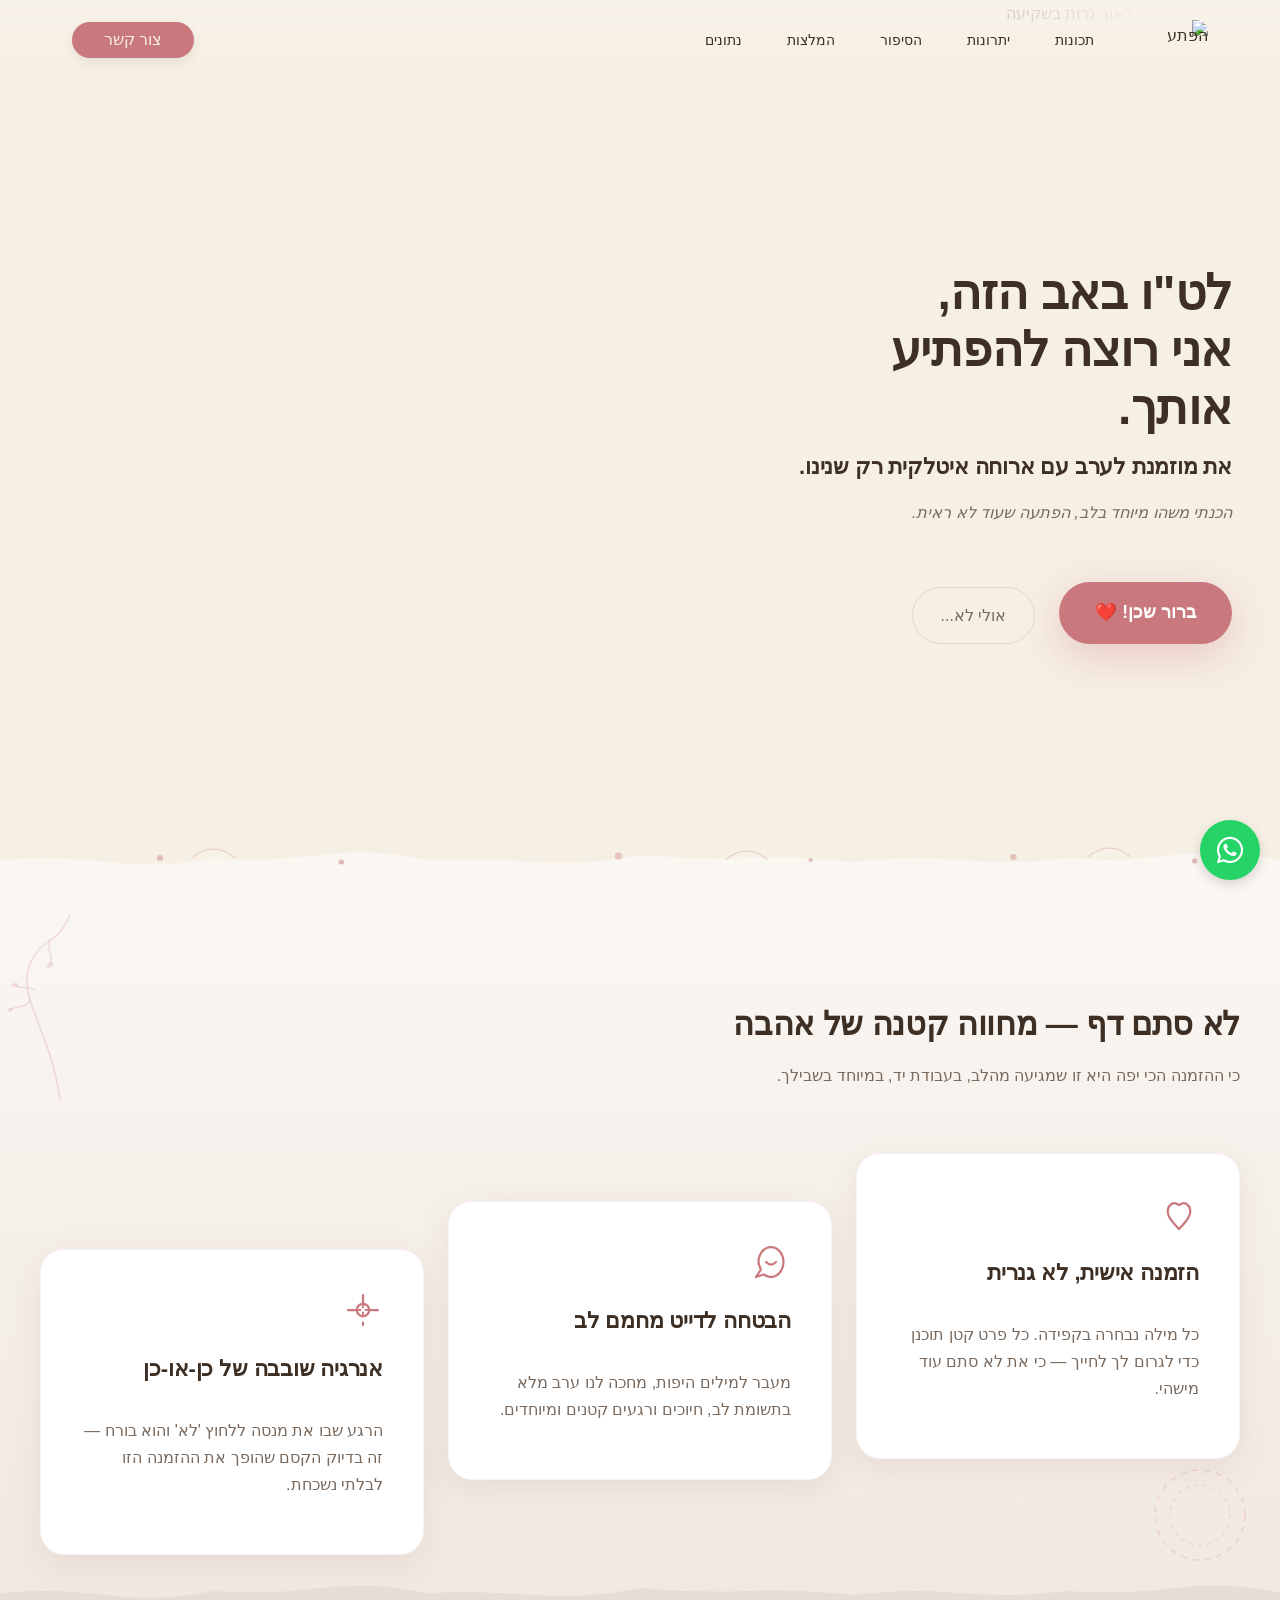
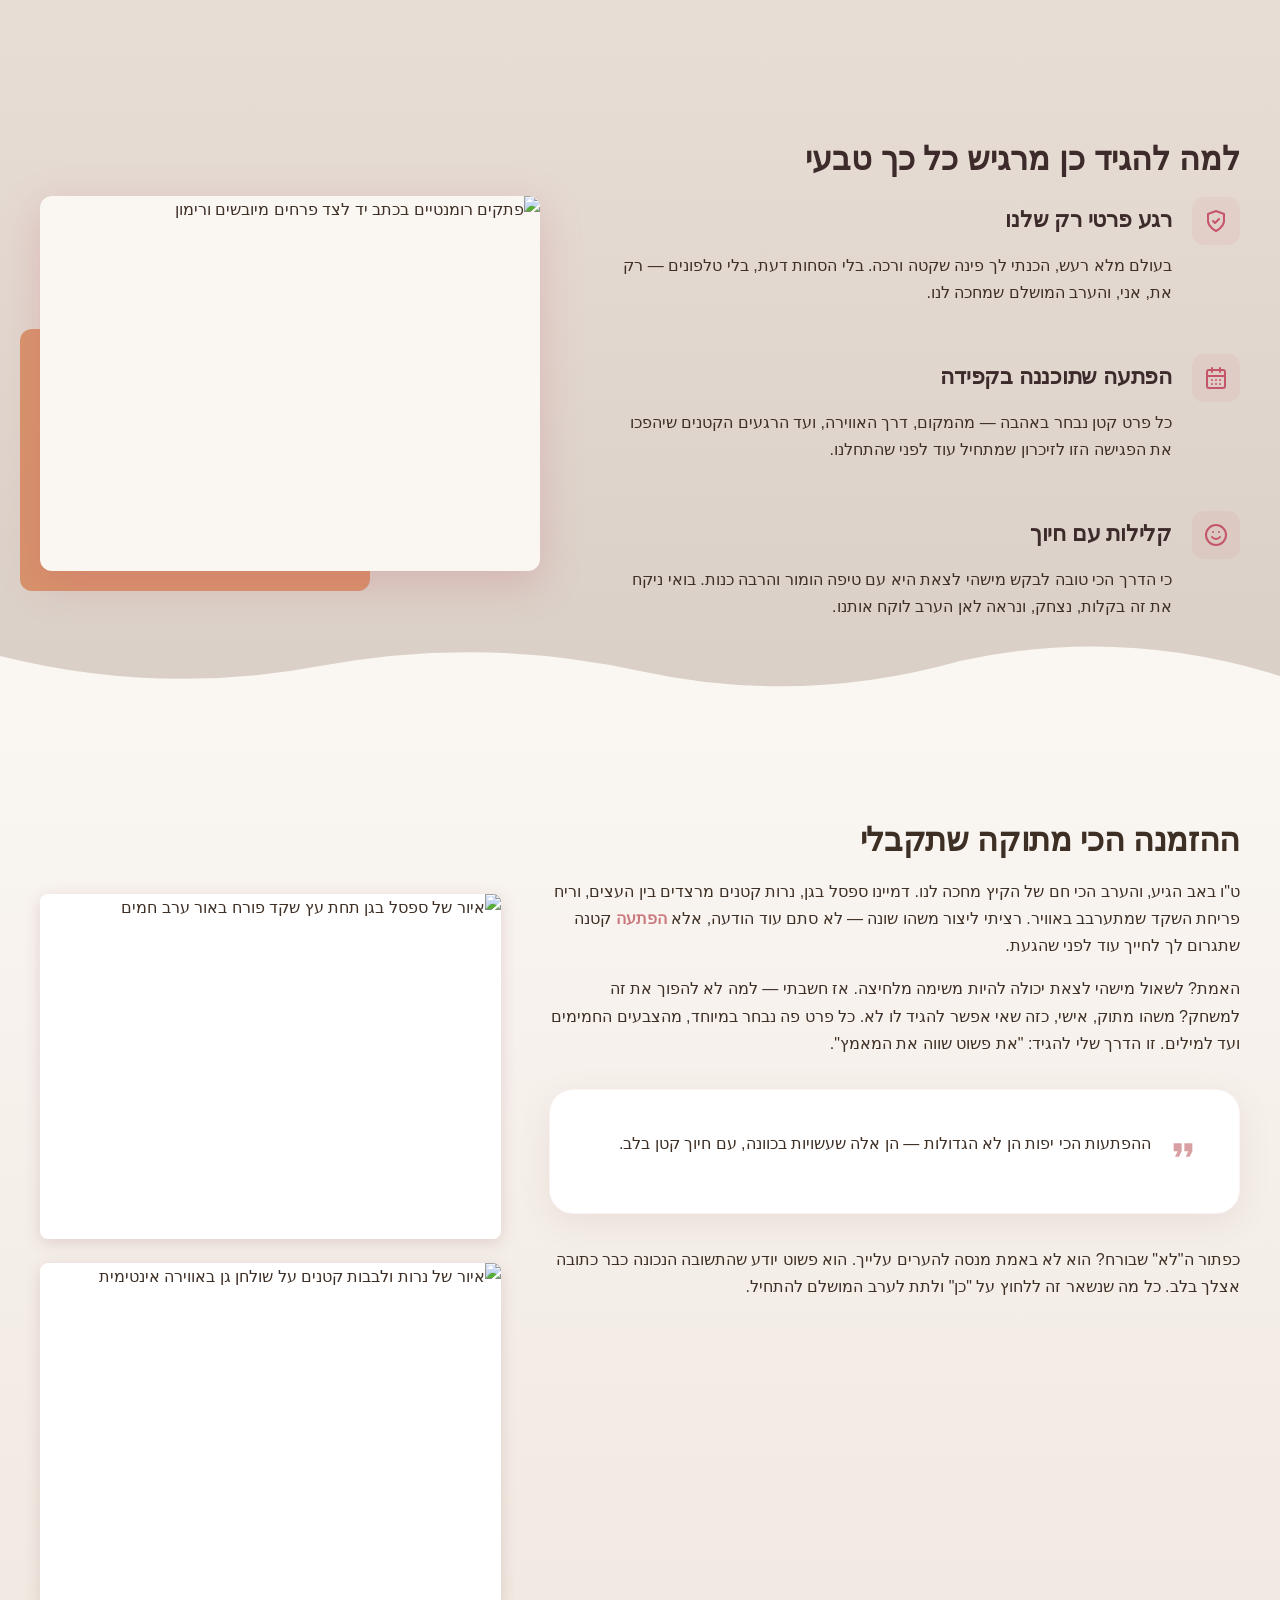
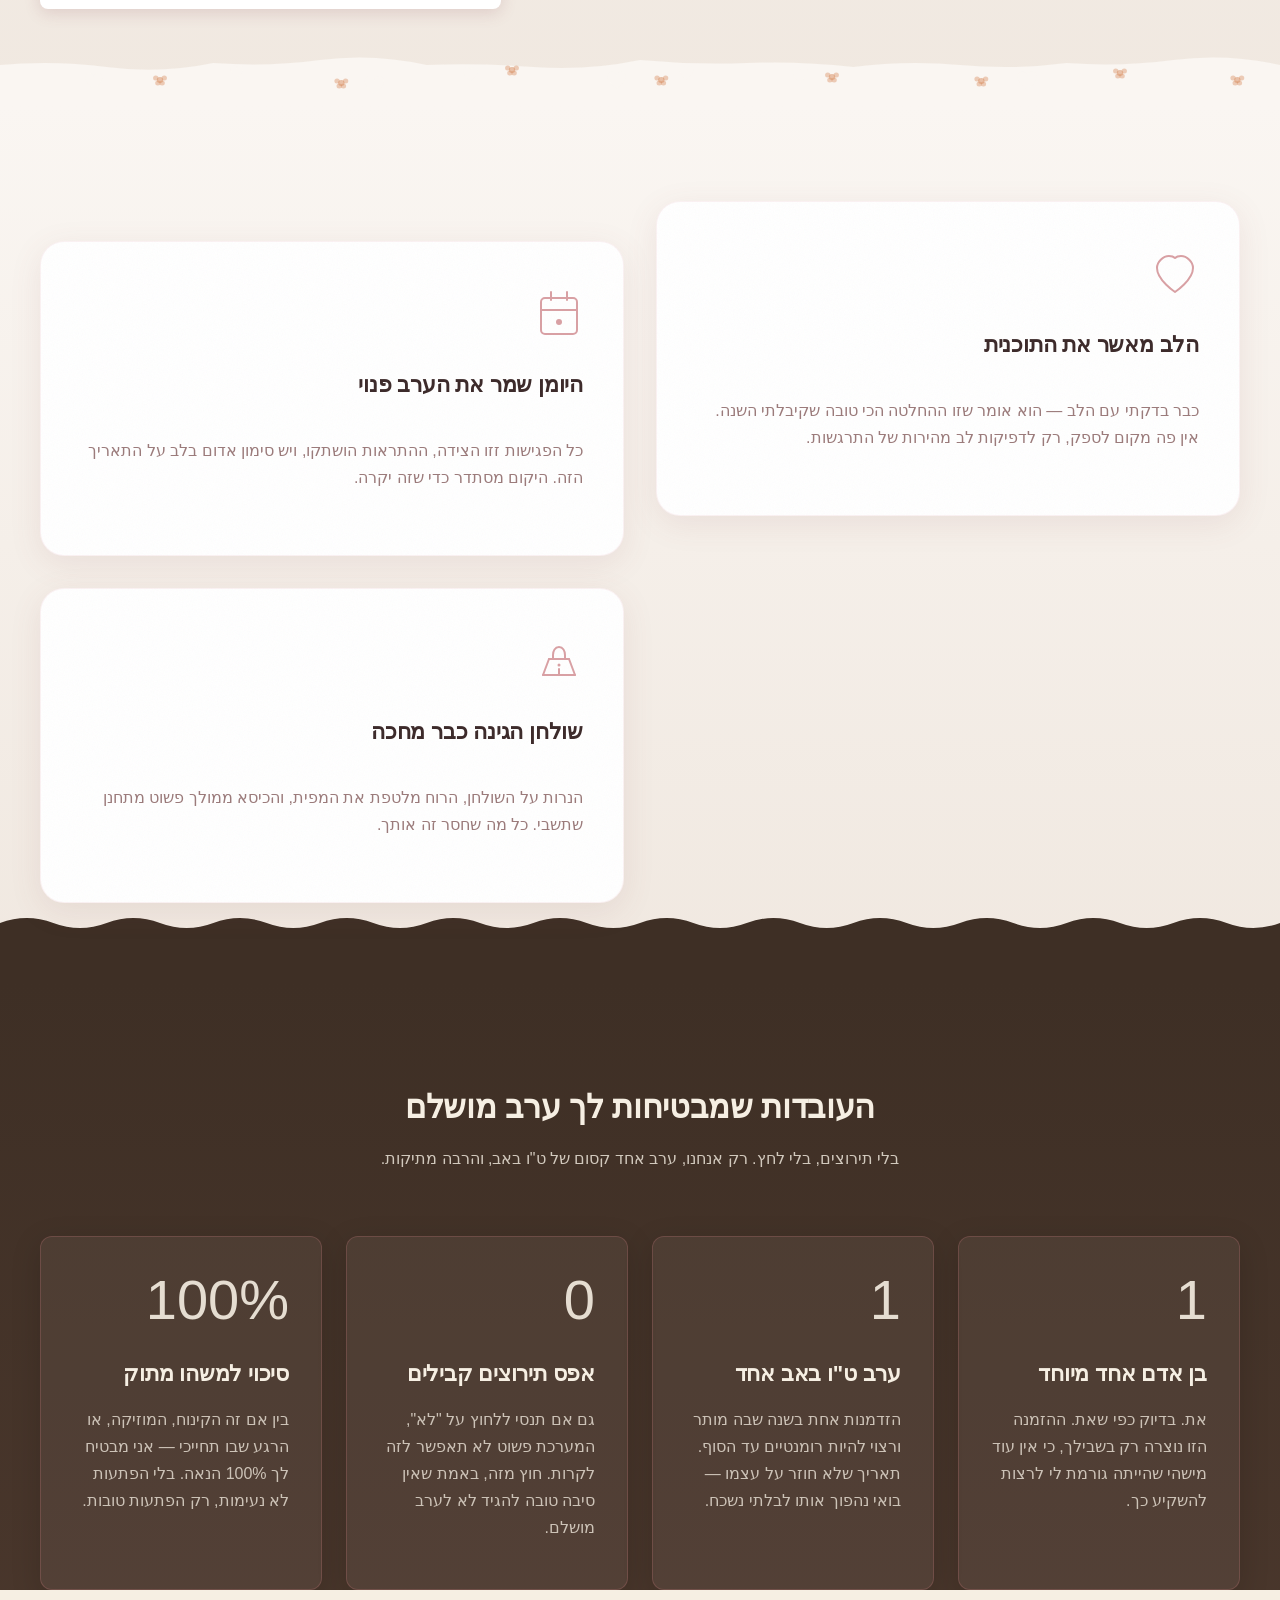
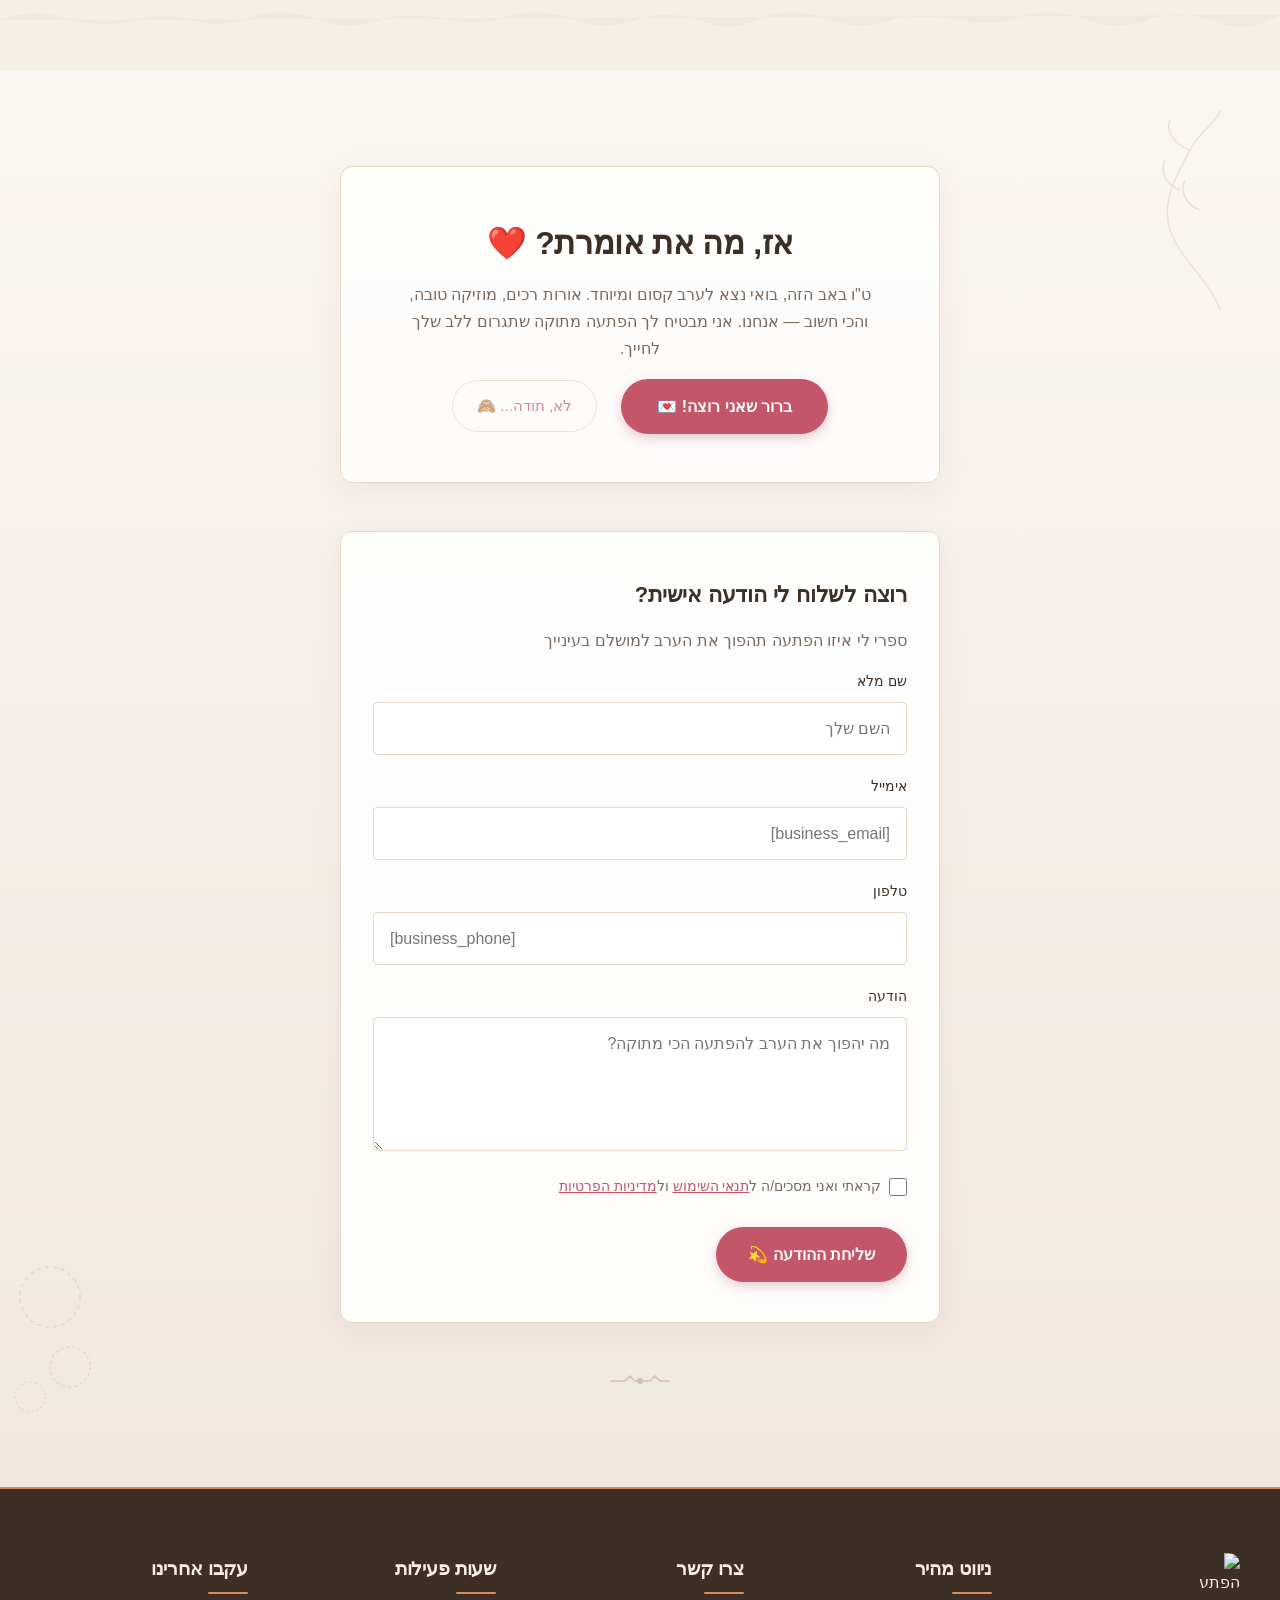
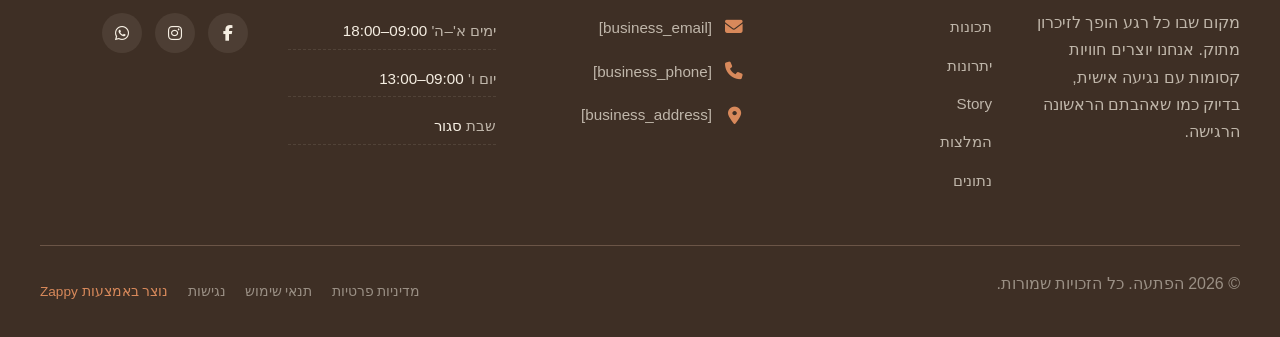
==== commit 17633198: "Incremental sync: 1 page(s) — update_text" ====
--- a/index.html
+++ b/index.html
@@ -778,10 +778,10 @@
   <nav class="navbar" dir="rtl">
   <!-- Mobile buttons: MUST be direct children of .navbar (outside nav-container) -->
   <button class="mobile-toggle" id="mobileToggle" aria-label="Menu">
-    <svg style="display:block !important" class="hamburger-icon" width="24" height="24" viewBox="0 0 24 24" fill="none">
+    <svg class="hamburger-icon" width="24" height="24" viewBox="0 0 24 24" fill="none">
       <path d="M3 12h18M3 6h18M3 18h18" stroke="currentColor" stroke-width="2" stroke-linecap="round"></path>
     </svg>
-    <svg class="close-icon" width="24" height="24" viewBox="0 0 24 24" fill="none" style="display:none !important">
+    <svg class="close-icon" width="24" height="24" viewBox="0 0 24 24" fill="none" style="display: none;">
       <path d="M18 6L6 18M6 6l12 12" stroke="currentColor" stroke-width="2" stroke-linecap="round"></path>
     </svg>
   </button>
@@ -1263,18 +1263,18 @@
 </script>
   
   <main id="main">
-    <section data-band-index="0" id="hero" class="index-hero-section" data-hero-treatment="fade-bleed" data-layout-spec="בית-hero" style="--hero-fade-color: var(--bg-light);" data-hero-type="fullscreen-scrim">
-  <img loading="eager" fetchpriority="high" class="hero-fade-img" data-hero-bg="true" data-placeholder="index-hero-image-1" data-context="A softly lit garden table for two at dusk, viewed from a slight angle. Warm candles flicker in glass holders, small scattered flowers (anemones and delicate white blossoms) rest on the wooden table, and a few pomegranate halves and almond blossom branches frame the scene. The background is a lush, out-of-focus garden with string lights and golden-hour light filtering through olive trees. The composition places the table setting on the left side of the frame." width="1200" height="800" src="/assets/site-image-index-hero-image-1.webp" alt="שולחן רומנטי בגינה לאור נרות בשקיעה" decoding="async">
+    <section data-band-index="0" id="hero" class="index-hero-section" data-hero-treatment="fade-bleed" data-layout-spec="בית-hero" style="--hero-fade-color: var(--bg-light); margin-top: -70px !important; padding-top: 70px !important;" data-hero-type="fullscreen-scrim" data-zappy-nav-underlap="true">
+  <img loading="eager" fetchpriority="high" class="hero-fade-img" data-hero-bg="true" data-placeholder="index-hero-image-1" data-context="A softly lit garden table for two at dusk, viewed from a slight angle. Warm candles flicker in glass holders, small scattered flowers (anemones and delicate white blossoms) rest on the wooden table, and a few pomegranate halves and almond blossom branches frame the scene. The background is a lush, out-of-focus garden with string lights and golden-hour light filtering through olive trees. The composition places the table setting on the left side of the frame." width="1200" height="800" src="/assets/site-image-index-hero-image-1.webp" alt="שולחן רומנטי בגינה לאור נרות בשקיעה" data-hero-background="true" data-element-type="image" data-element-id="img-1784744861969-gm3zcdiy7" decoding="async">
 
   <div class="hero-fade-content">
     <div class="hero-text-group">
       <h1 class="hero-headline">לט"ו באב הזה,<br>אני רוצה להפתיע<br>אותך.</h1>
-      <h3 class="hero-subtitle">את מוזמנת לערב קסום בגינה,<br>רק שנינו, לאור נרות.</h3>
+      <h3 class="hero-subtitle" style="">את מוזמנת לערב עם ארוחה איטלקית רק שנינו.</h3>
       <p class="hero-poetic-line">הכנתי משהו מיוחד בלב, הפתעה שעוד לא ראית.</p>
     </div>
     <div class="hero-cta-group">
-      <a href="#accept" class="btn-primary-pill" role="button">ברור שכן! ❤️</a>
-      <a href="#playful-no" class="btn-secondary-ghost" role="button">אולי לא...</a>
+      <a href="#accept" class="btn-primary-pill" role="button" data-element-type="button" data-element-id="btn-1784744861962-n0l5jnqb6" data-native-element="true" style="outline: none;">ברור שכן! ❤️</a>
+      <a href="#playful-no" class="btn-secondary-ghost" role="button" data-element-type="button" data-element-id="btn-1784744861962-83mwfg2lh" data-native-element="true">אולי לא...</a>
     </div>
   </div>
 
